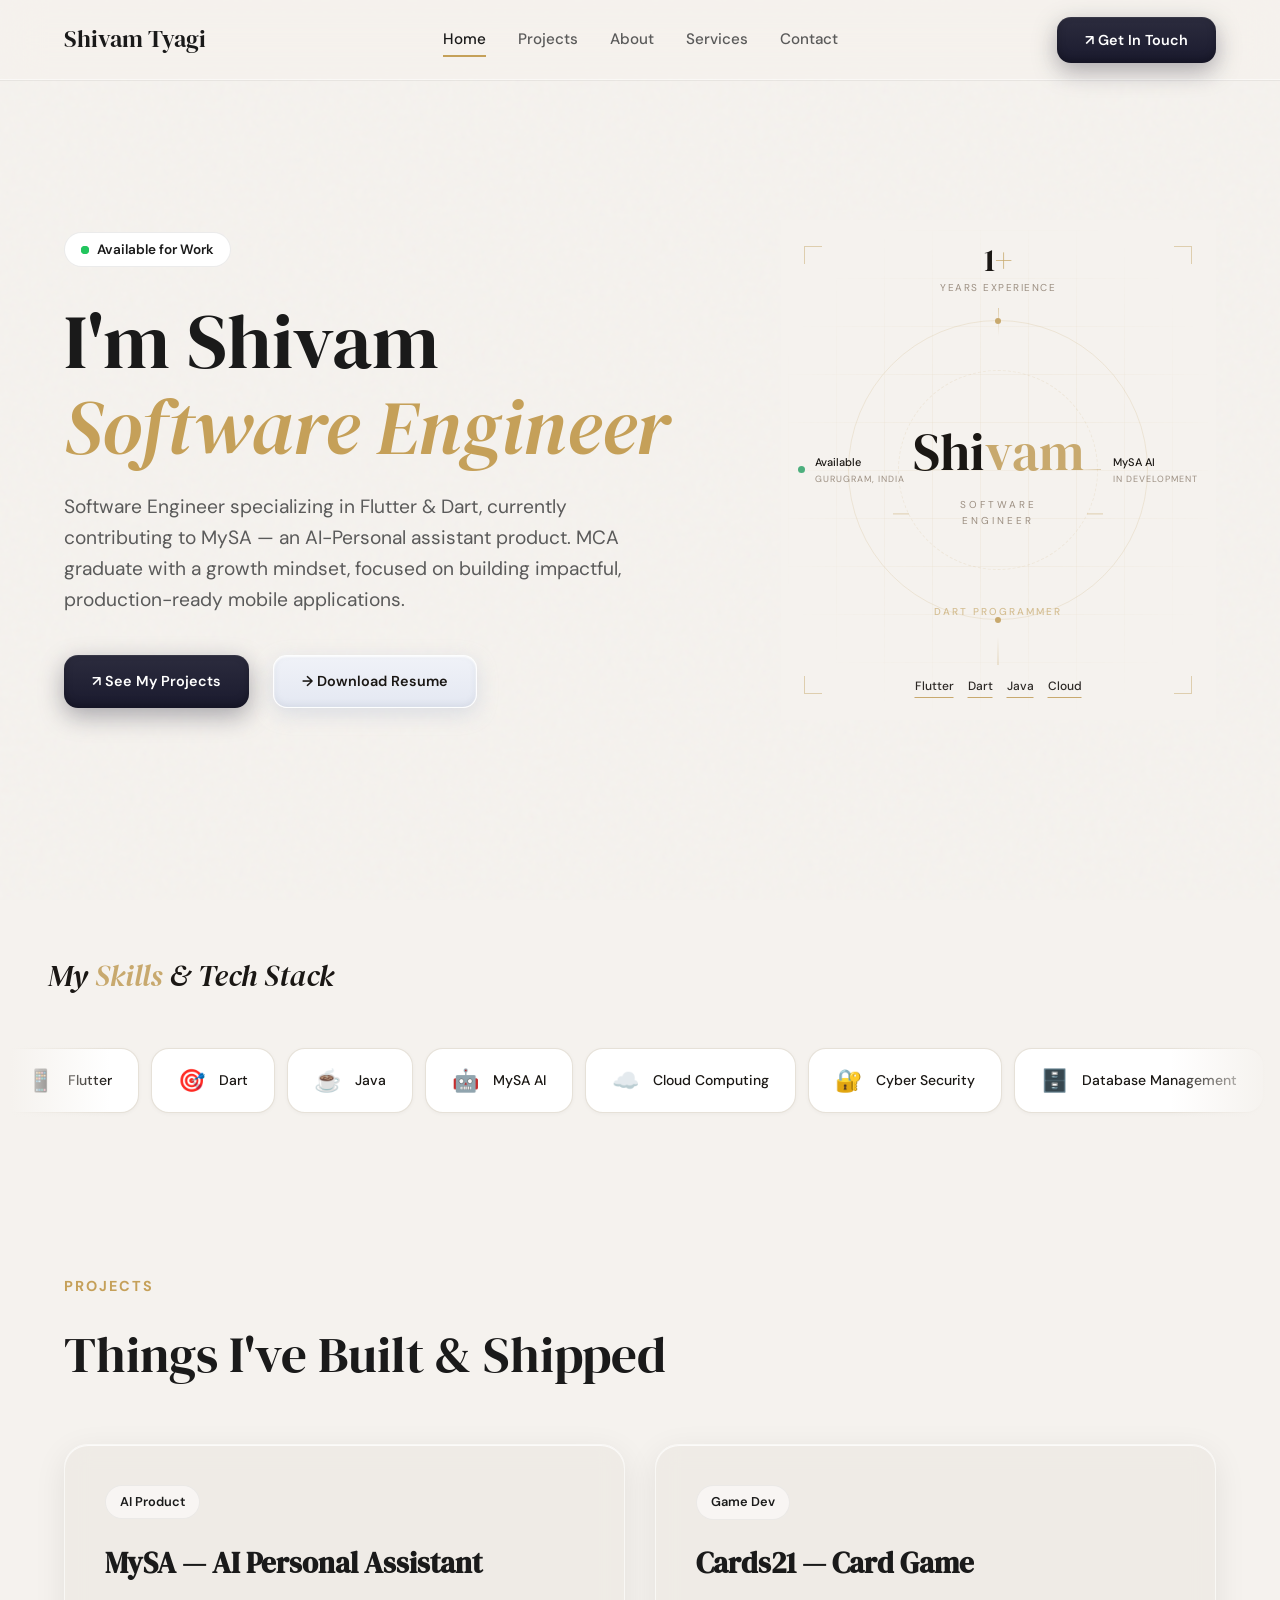
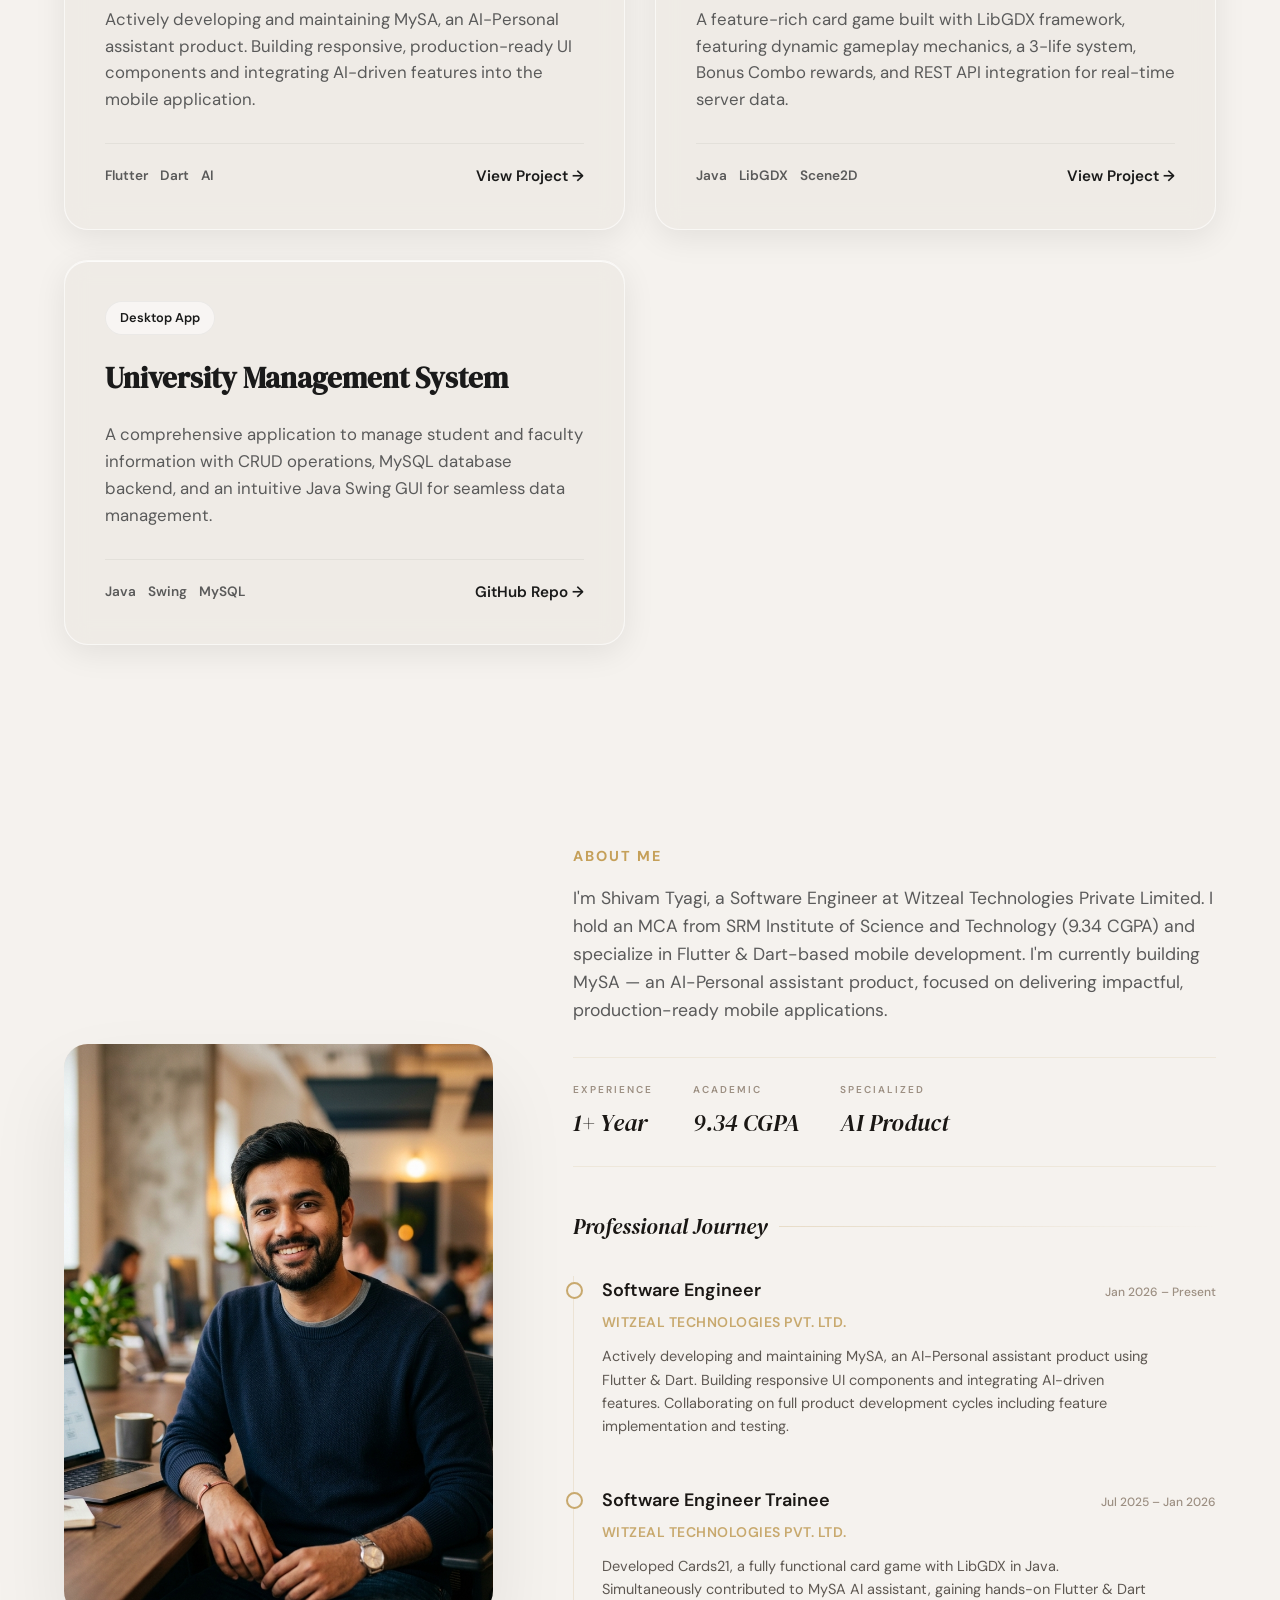
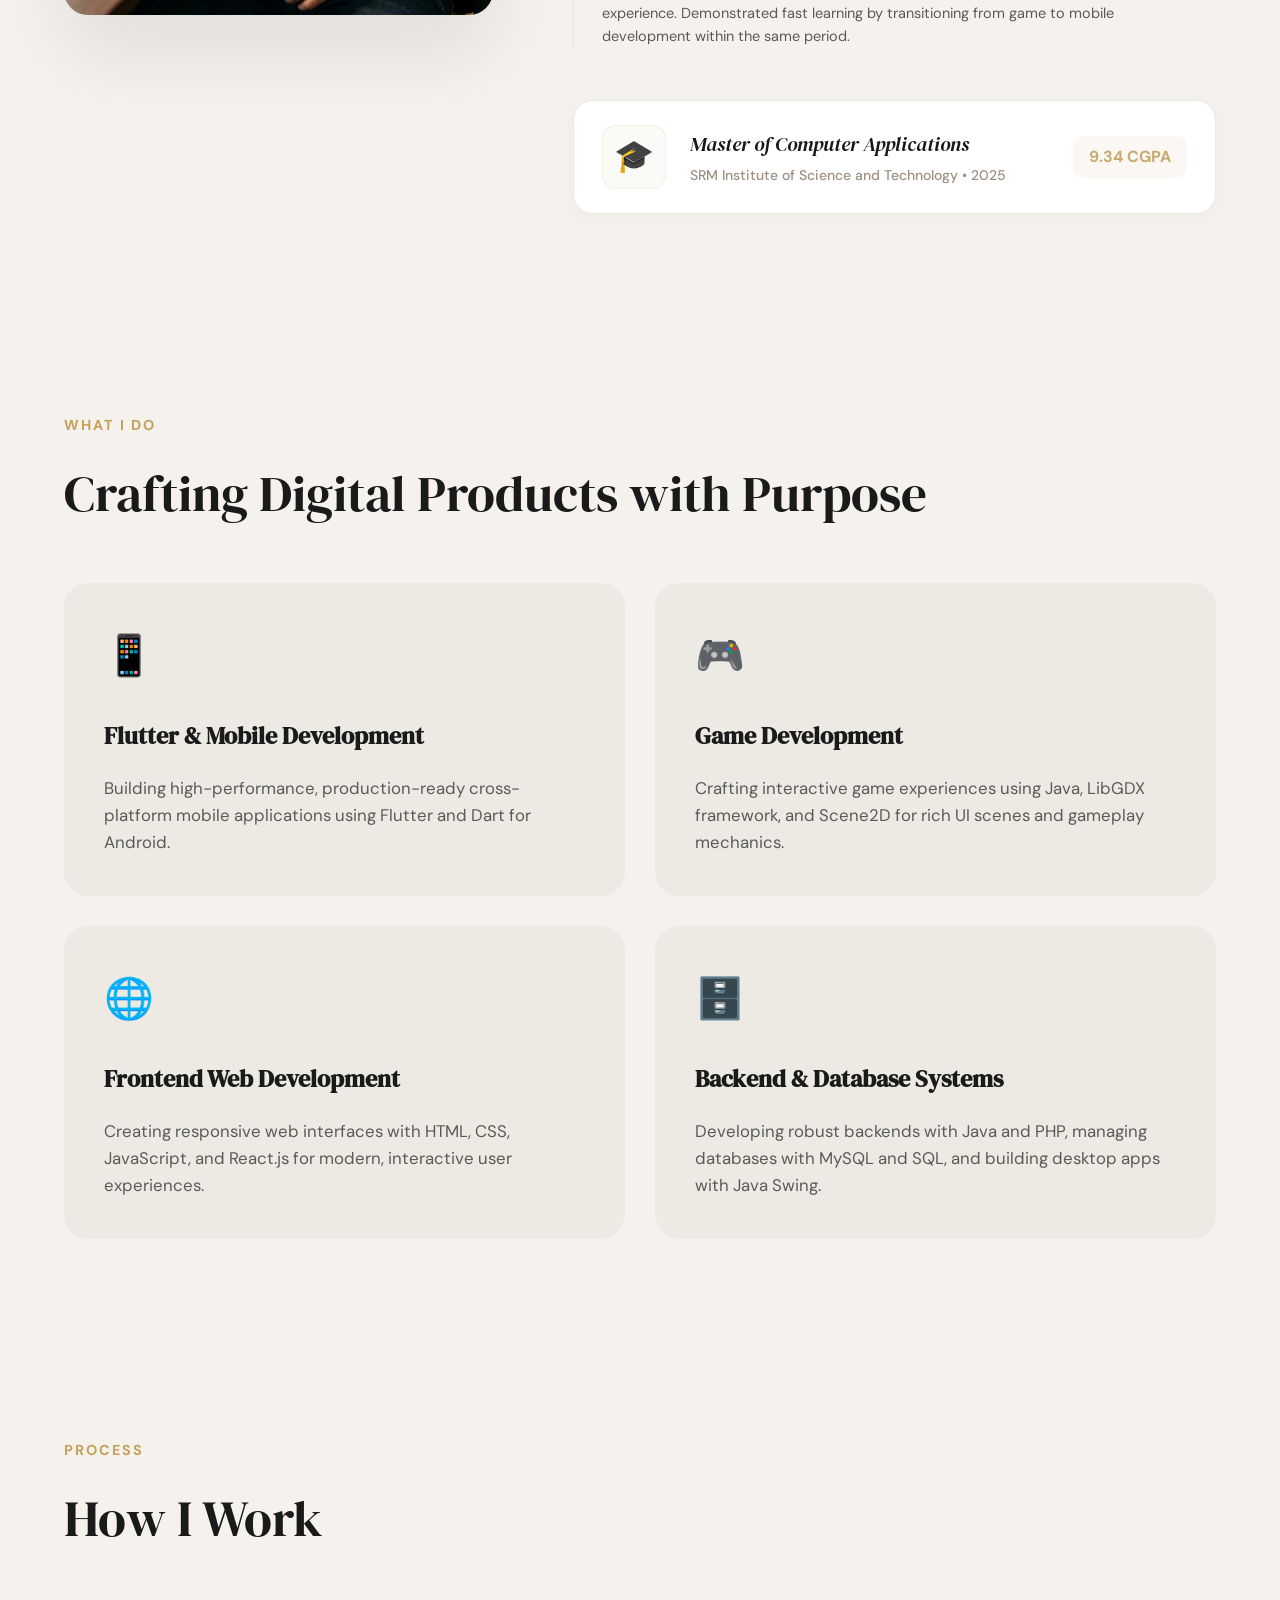
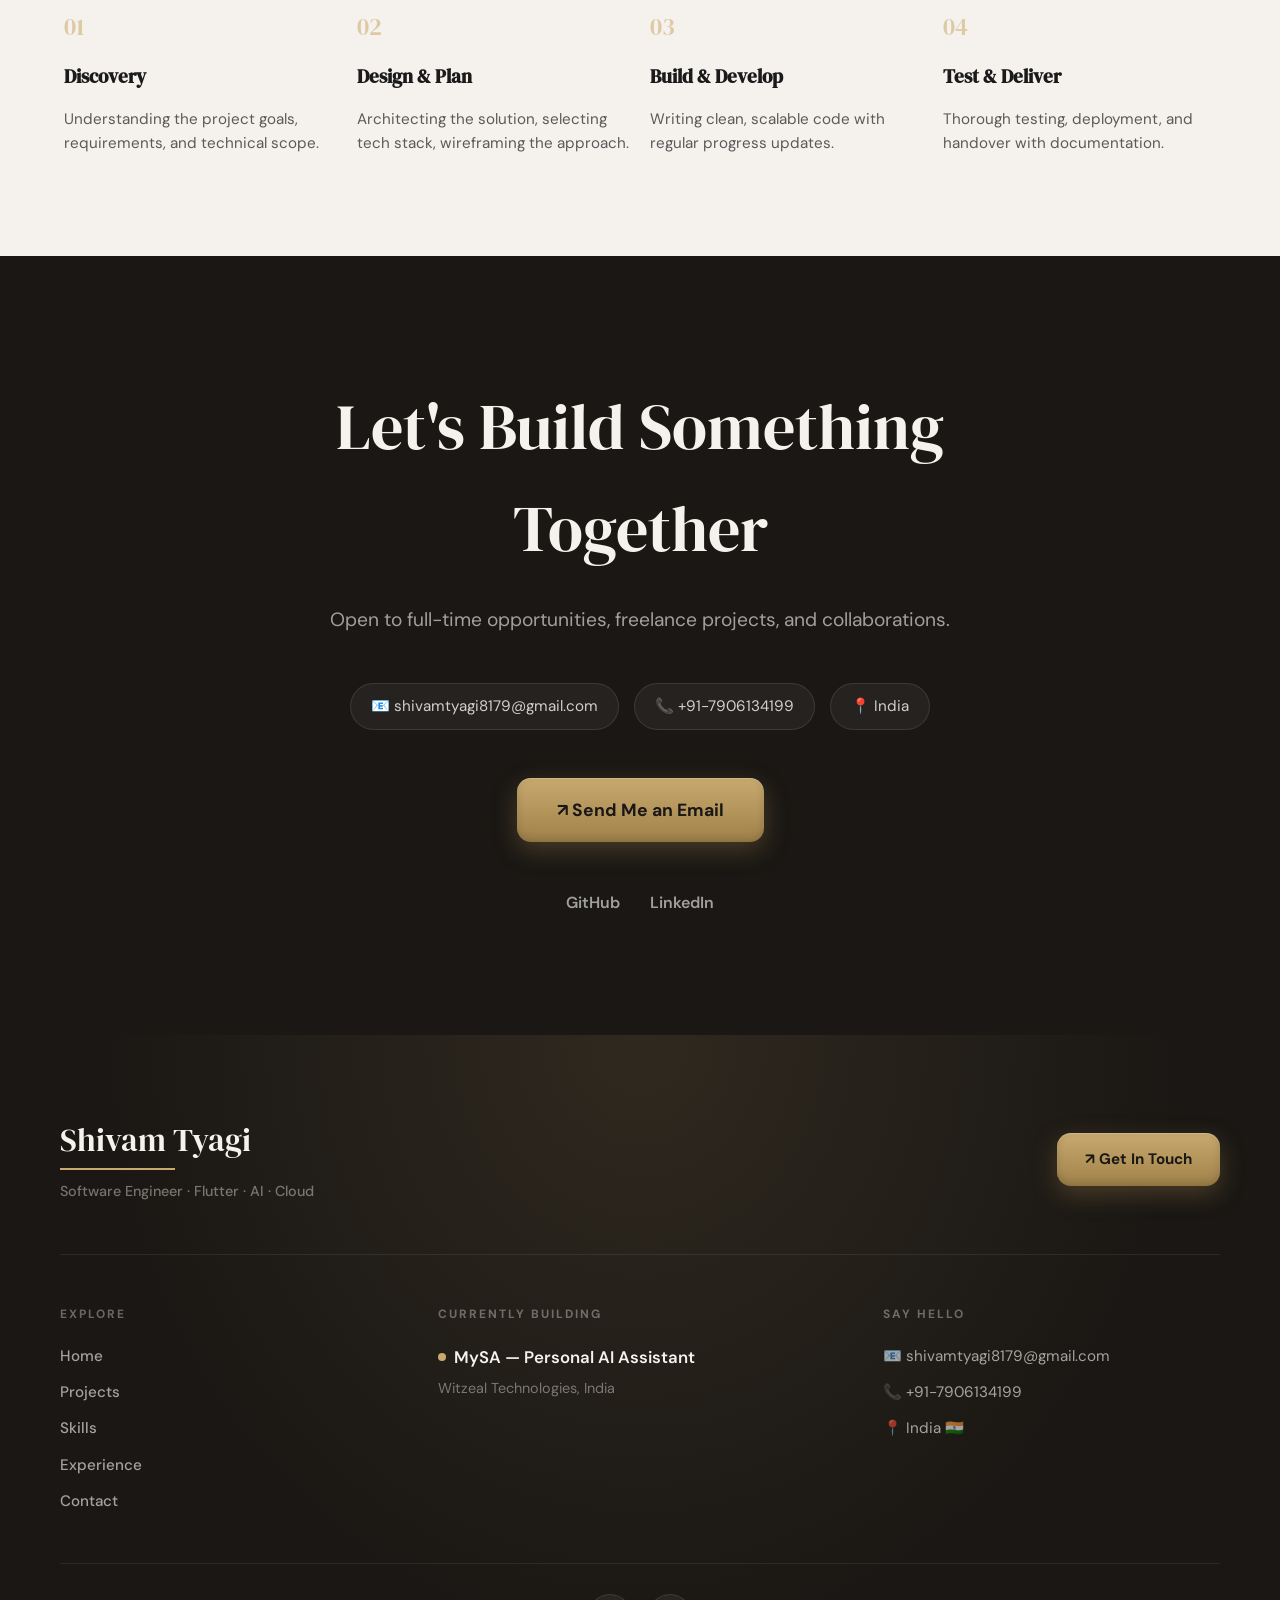
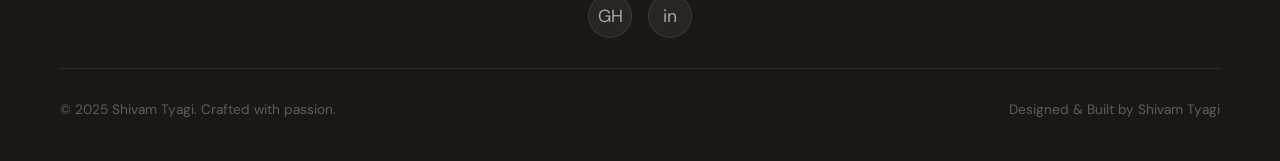
==== index.html @ a5be2bde "Initial commit: Premium Portfolio UI Refinement" ====
<!DOCTYPE html>
<html lang="en">
<head>
    <meta charset="UTF-8">
    <meta name="viewport" content="width=device-width, initial-scale=1.0">
    <title>Shivam Tyagi — Software Engineer</title>
    <meta name="description" content="Software Engineer specializing in Flutter & Dart, currently contributing to MySA — an AI-Personal assistant product.">
    
    <!-- Open Graph / Social -->
    <meta property="og:type" content="website">
    <meta property="og:title" content="Shivam Tyagi — Software Engineer">
    <meta property="og:description" content="Software Engineer specializing in Flutter & Dart, building impactful, production-ready mobile applications.">
    <meta property="og:image" content="assets/images/profile.png">

    <!-- Google Fonts -->
    <link rel="preconnect" href="https://fonts.googleapis.com">
    <link rel="preconnect" href="https://fonts.gstatic.com" crossorigin>
    <link href="https://fonts.googleapis.com/css2?family=DM+Sans:ital,opsz,wght@0,9..40,100..1000;1,9..40,100..1000&family=DM+Serif+Display:ital@0;1&display=swap" rel="stylesheet">

    <!-- Stylesheet -->
    <link rel="stylesheet" href="assets/css/styles.css">
</head>
<body>

    <!-- ============================
         NAVBAR
         ============================ -->
    <nav id="navbar">
        <div class="nav-logo serif">Shivam Tyagi</div>
        
        <div class="nav-links" id="navLinks">
            <a href="#home" class="active">Home</a>
            <a href="#projects">Projects</a>
            <a href="#about">About</a>
            <a href="#skills">Services</a>
            <a href="#contact">Contact</a>
        </div>

        <div class="nav-actions">
            <button class="btn-pill btn-dark" onclick="location.href='#contact'">↗ Get In Touch</button>
        </div>
        
        <!-- Mobile Hamburger Toggle -->
        <button class="menu-toggle" id="menuToggle" aria-label="Toggle navigation menu">
            <span></span>
            <span></span>
            <span></span>
        </button>
    </nav>

    <main>
        <!-- ============================
             HERO SECTION
             ============================ -->
        <section id="home" class="hero visible">
            <div class="hero-content" id="heroContent">
                <div class="badge-available">
                    <span class="dot"></span>
                    Available for Work
                </div>
                <h1 class="hero-title">
                    I'm Shivam <br>
                    <span class="accent">Software Engineer</span>
                </h1>
                <p class="hero-subtext">
                    Software Engineer specializing in Flutter & Dart, currently contributing to MySA — an AI-Personal assistant product. MCA graduate with a growth mindset, focused on building impactful, production-ready mobile applications.
                </p>
                <div class="hero-actions">
                    <a href="#projects" class="btn-pill btn-dark">↗ See My Projects</a>
                    <a href="Shivam_Resume_2026.pdf" download="Shivam_Tyagi_Resume_2026.pdf" class="btn-pill btn-outline">→ Download Resume</a>
                </div>
            </div>

            <div class="hero-stage" id="heroVisual">
                <div class="sk-stage">
                    <!-- Background Grid -->
                    <div class="sk-grid"></div>

                    <!-- Corner Brackets -->
                    <div class="sk-bracket sk-top-left"></div>
                    <div class="sk-bracket sk-top-right"></div>
                    <div class="sk-bracket sk-bottom-left"></div>
                    <div class="sk-bracket sk-bottom-right"></div>

                    <!-- Rotating Rings -->
                    <div class="sk-ring sk-ring-1"></div>
                    <div class="sk-ring sk-ring-2"></div>

                    <!-- Center Text -->
                    <div class="sk-center">
                        <h2 class="serif">Shi<span class="sk-accent">vam</span></h2>
                        <p class="sk-role"><span class="sk-line"></span>SOFTWARE ENGINEER<span class="sk-line"></span></p>
                    </div>

                    <!-- Orbit Labels -->
                    <!-- TOP -->
                    <div class="sk-orbit sk-top float-up">
                        <div class="sk-val serif">1<span class="sk-plus">+</span></div>
                        <div class="sk-desc">YEARS EXPERIENCE</div>
                        <div class="sk-v-line"></div>
                    </div>

                    <!-- RIGHT -->
                    <div class="sk-orbit sk-right float-right">
                        <div class="sk-h-line"></div>
                        <div class="sk-text-wrap">
                            <div class="sk-val-sm">MySA AI</div>
                            <div class="sk-desc-sm">IN DEVELOPMENT</div>
                        </div>
                    </div>

                    <!-- BOTTOM -->
                    <div class="sk-orbit sk-bottom float-down">
                        <div class="sk-v-line-rev"></div>
                        <div class="sk-skills">
                            <span class="sk-skill-item">Flutter</span>
                            <span class="sk-skill-item">Dart</span>
                            <span class="sk-skill-item">Java</span>
                            <span class="sk-skill-item">Cloud</span>
                        </div>
                    </div>

                    <!-- LEFT -->
                    <div class="sk-orbit sk-left float-left">
                        <div class="sk-available">
                            <span class="sk-dot-green"></span>
                            <div class="sk-text-wrap">
                                <div class="sk-val-sm">Available</div>
                                <div class="sk-desc-sm">GURUGRAM, INDIA</div>
                            </div>
                        </div>
                        <div class="sk-h-line-rev"></div>
                    </div>

                    <!-- Cycling Skill Text -->
                    <div class="sk-cycle" id="heroCycleText">FLUTTER DEVELOPER</div>
                </div>
            </div>
        </section>

        <!-- ============================
             SKILLS MARQUEE SECTION
             ============================ -->
        <section class="skills-marquee-section">
            <h2 class="sk-heading">My <span class="accent-sk">Skills</span> & Tech Stack</h2>
            
            <div class="sk-container">
                <div class="sk-track">
                    <!-- Skills List -->
                    <div class="sk-card"><span class="sk-icon">📱</span><span class="sk-label">Flutter</span></div>
                    <div class="sk-card"><span class="sk-icon">🎯</span><span class="sk-label">Dart</span></div>
                    <div class="sk-card"><span class="sk-icon">☕</span><span class="sk-label">Java</span></div>
                    <div class="sk-card"><span class="sk-icon">🤖</span><span class="sk-label">MySA AI</span></div>
                    <div class="sk-card"><span class="sk-icon">☁️</span><span class="sk-label">Cloud Computing</span></div>
                    <div class="sk-card"><span class="sk-icon">🔐</span><span class="sk-label">Cyber Security</span></div>
                    <div class="sk-card"><span class="sk-icon">🗄️</span><span class="sk-label">Database Management</span></div>
                    <div class="sk-card"><span class="sk-icon">📲</span><span class="sk-label">Android Development</span></div>
                    <div class="sk-card"><span class="sk-icon">🏗️</span><span class="sk-label">Computer Architecture</span></div>
                    <div class="sk-card"><span class="sk-icon">🔬</span><span class="sk-label">AI & ML</span></div>
                    <div class="sk-card"><span class="sk-icon">🧩</span><span class="sk-label">Firebase</span></div>
                    <div class="sk-card"><span class="sk-icon">🔧</span><span class="sk-label">Git & GitHub</span></div>
                    
                    <!-- Duplicated for seamless loop -->
                    <div class="sk-card"><span class="sk-icon">📱</span><span class="sk-label">Flutter</span></div>
                    <div class="sk-card"><span class="sk-icon">🎯</span><span class="sk-label">Dart</span></div>
                    <div class="sk-card"><span class="sk-icon">☕</span><span class="sk-label">Java</span></div>
                    <div class="sk-card"><span class="sk-icon">🤖</span><span class="sk-label">MySA AI</span></div>
                    <div class="sk-card"><span class="sk-icon">☁️</span><span class="sk-label">Cloud Computing</span></div>
                    <div class="sk-card"><span class="sk-icon">🔐</span><span class="sk-label">Cyber Security</span></div>
                    <div class="sk-card"><span class="sk-icon">🗄️</span><span class="sk-label">Database Management</span></div>
                    <div class="sk-card"><span class="sk-icon">📲</span><span class="sk-label">Android Development</span></div>
                    <div class="sk-card"><span class="sk-icon">🏗️</span><span class="sk-label">Computer Architecture</span></div>
                    <div class="sk-card"><span class="sk-icon">🔬</span><span class="sk-label">AI & ML</span></div>
                    <div class="sk-card"><span class="sk-icon">🧩</span><span class="sk-label">Firebase</span></div>
                    <div class="sk-card"><span class="sk-icon">🔧</span><span class="sk-label">Git & GitHub</span></div>
                </div>
            </div>
        </section>

        <!-- ============================
             PROJECTS SECTION
             ============================ -->
        <section id="projects">
            <span class="section-tag">Projects</span>
            <h2 class="section-heading">Things I've Built & Shipped</h2>
            
            <div class="projects-grid">
                <!-- Project 1: MySA AI -->
                <div class="project-card">
                    <span class="project-label">AI Product</span>
                    <h3 class="project-name serif">MySA — AI Personal Assistant</h3>
                    <p class="project-description">Actively developing and maintaining MySA, an AI-Personal assistant product. Building responsive, production-ready UI components and integrating AI-driven features into the mobile application.</p>
                    <div class="project-footer">
                        <div class="project-tags">
                            <span class="tech-tag">Flutter</span>
                            <span class="tech-tag">Dart</span>
                            <span class="tech-tag">AI</span>
                        </div>
                        <a href="#" class="project-link">View Project →</a>
                    </div>
                </div>

                <!-- Project 2: Cards21 -->
                <div class="project-card">
                    <span class="project-label">Game Dev</span>
                    <h3 class="project-name serif">Cards21 — Card Game</h3>
                    <p class="project-description">A feature-rich card game built with LibGDX framework, featuring dynamic gameplay mechanics, a 3-life system, Bonus Combo rewards, and REST API integration for real-time server data.</p>
                    <div class="project-footer">
                        <div class="project-tags">
                            <span class="tech-tag">Java</span>
                            <span class="tech-tag">LibGDX</span>
                            <span class="tech-tag">Scene2D</span>
                        </div>
                        <a href="#" class="project-link">View Project →</a>
                    </div>
                </div>

                <!-- Project 3: University Management System -->
                <div class="project-card">
                    <span class="project-label">Desktop App</span>
                    <h3 class="project-name serif">University Management System</h3>
                    <p class="project-description">A comprehensive application to manage student and faculty information with CRUD operations, MySQL database backend, and an intuitive Java Swing GUI for seamless data management.</p>
                    <div class="project-footer">
                        <div class="project-tags">
                            <span class="tech-tag">Java</span>
                            <span class="tech-tag">Swing</span>
                            <span class="tech-tag">MySQL</span>
                        </div>
                        <a href="https://github.com/shivamtyagi0610" class="project-link" target="_blank">GitHub Repo →</a>
                    </div>
                </div>
            </div>
        </section>

        <!-- ============================
             ABOUT SECTION
             ============================ -->
        <section id="about">
            <div class="about-section">
                <div class="about-visual">
                    <div class="about-image-card">
                        <img src="assets/images/profile.png" alt="Shivam Tyagi">
                    </div>
                </div>
                <div class="about-content">
                    <span class="section-tag">About Me</span>
                    <p class="about-para">
                        I'm Shivam Tyagi, a Software Engineer at Witzeal Technologies Private Limited. I hold an MCA from SRM Institute of Science and Technology (9.34 CGPA) and specialize in Flutter & Dart-based mobile development. I'm currently building MySA — an AI-Personal assistant product, focused on delivering impactful, production-ready mobile applications.
                    </p>

                    <!-- Quick Highlights Row -->
                    <div class="about-highlights">
                        <div class="h-item">
                            <span class="h-label">EXPERIENCE</span>
                            <span class="h-val serif">1+ Year</span>
                        </div>
                        <div class="h-item">
                            <span class="h-label">ACADEMIC</span>
                            <span class="h-val serif">9.34 CGPA</span>
                        </div>
                        <div class="h-item">
                            <span class="h-label">SPECIALIZED</span>
                            <span class="h-val serif">AI Product</span>
                        </div>
                    </div>

                    <!-- Professional Journey -->
                    <div class="journey-container">
                        <h3 class="journey-title serif">Professional Journey</h3>
                        
                        <div class="experience-timeline">
                            <div class="timeline-item">
                                <div class="exp-header">
                                    <h4 class="exp-role">Software Engineer</h4>
                                    <span class="exp-year">Jan 2026 – Present</span>
                                </div>
                                <div class="exp-company">Witzeal Technologies Pvt. Ltd.</div>
                                <p class="exp-desc">Actively developing and maintaining MySA, an AI-Personal assistant product using Flutter & Dart. Building responsive UI components and integrating AI-driven features. Collaborating on full product development cycles including feature implementation and testing.</p>
                            </div>

                            <div class="timeline-item">
                                <div class="exp-header">
                                    <h4 class="exp-role">Software Engineer Trainee</h4>
                                    <span class="exp-year">Jul 2025 – Jan 2026</span>
                                </div>
                                <div class="exp-company">Witzeal Technologies Pvt. Ltd.</div>
                                <p class="exp-desc">Developed Cards21, a fully functional card game with LibGDX in Java. Simultaneously contributed to MySA AI assistant, gaining hands-on Flutter & Dart experience. Demonstrated fast learning by transitioning from game to mobile development within the same period.</p>
                            </div>
                        </div>

                        <!-- Education Upgrade -->
                        <div class="education-highlight">
                            <div class="edu-icon">🎓</div>
                            <div class="edu-details">
                                <h4 class="edu-degree serif">Master of Computer Applications</h4>
                                <p class="edu-school">SRM Institute of Science and Technology • 2025</p>
                            </div>
                            <div class="edu-grade">9.34 CGPA</div>
                        </div>
                    </div>
                </div>
            </div>
        </section>

        <!-- ============================
             SERVICES SECTION
             ============================ -->
        <section id="skills">
            <span class="section-tag">What I Do</span>
            <h2 class="section-heading">Crafting Digital Products with Purpose</h2>
            
            <div class="services-grid">
                <div class="service-card">
                    <span class="service-icon">📱</span>
                    <h3 class="service-title">Flutter & Mobile Development</h3>
                    <p class="service-desc">Building high-performance, production-ready cross-platform mobile applications using Flutter and Dart for Android.</p>
                </div>
                <div class="service-card">
                    <span class="service-icon">🎮</span>
                    <h3 class="service-title">Game Development</h3>
                    <p class="service-desc">Crafting interactive game experiences using Java, LibGDX framework, and Scene2D for rich UI scenes and gameplay mechanics.</p>
                </div>
                <div class="service-card">
                    <span class="service-icon">🌐</span>
                    <h3 class="service-title">Frontend Web Development</h3>
                    <p class="service-desc">Creating responsive web interfaces with HTML, CSS, JavaScript, and React.js for modern, interactive user experiences.</p>
                </div>
                <div class="service-card">
                    <span class="service-icon">🗄️</span>
                    <h3 class="service-title">Backend & Database Systems</h3>
                    <p class="service-desc">Developing robust backends with Java and PHP, managing databases with MySQL and SQL, and building desktop apps with Java Swing.</p>
                </div>
            </div>
        </section>

        <!-- ============================
             PROCESS SECTION
             ============================ -->
        <section id="process">
            <span class="section-tag">Process</span>
            <h2 class="section-heading">How I Work</h2>
            
            <div class="process-grid">
                <div class="process-step">
                    <span class="step-number">01</span>
                    <h3 class="step-title">Discovery</h3>
                    <p class="step-desc">Understanding the project goals, requirements, and technical scope.</p>
                </div>
                <div class="process-step">
                    <span class="step-number">02</span>
                    <h3 class="step-title">Design & Plan</h3>
                    <p class="step-desc">Architecting the solution, selecting tech stack, wireframing the approach.</p>
                </div>
                <div class="process-step">
                    <span class="step-number">03</span>
                    <h3 class="step-title">Build & Develop</h3>
                    <p class="step-desc">Writing clean, scalable code with regular progress updates.</p>
                </div>
                <div class="process-step">
                    <span class="step-number">04</span>
                    <h3 class="step-title">Test & Deliver</h3>
                    <p class="step-desc">Thorough testing, deployment, and handover with documentation.</p>
                </div>
            </div>
        </section>

        <!-- ============================
             CONTACT SECTION
             ============================ -->
        <section id="contact" class="contact-section">
            <div class="contact-container">
                <h2 class="contact-heading serif">Let's Build Something Together</h2>
                <p class="contact-subtext">Open to full-time opportunities, freelance projects, and collaborations.</p>
                
                <div class="contact-pills">
                    <div class="contact-pill">📧 shivamtyagi8179@gmail.com</div>
                    <div class="contact-pill">📞 +91-7906134199</div>
                    <div class="contact-pill">📍 India</div>
                </div>

                <a href="mailto:shivamtyagi8179@gmail.com" class="btn-gold">↗ Send Me an Email</a>

                <div class="social-row">
                    <a href="https://github.com/shivamtyagi0610" class="social-link" target="_blank">GitHub</a>
                    <a href="https://linkedin.com/in/shivam-tyagi-96973a2b9" class="social-link" target="_blank">LinkedIn</a>
                </div>
            </div>
        </section>
    </main>

    <!-- ============================
         FOOTER — Premium Dark
         ============================ -->
    <footer>
        <div class="footer-content">
            <!-- Top Row -->
            <div class="footer-header">
                <div class="footer-brand">
                    <h2 class="serif">Shivam Tyagi</h2>
                    <p class="footer-tagline">Software Engineer · Flutter · AI · Cloud</p>
                </div>
                <a href="#contact" class="footer-cta-btn">↗ Get In Touch</a>
            </div>

            <hr class="footer-divider">

            <!-- Middle 3 Columns -->
            <div class="footer-columns">
                <div>
                    <p class="footer-col-label">Explore</p>
                    <div class="footer-nav-links">
                        <a href="#home">Home</a>
                        <a href="#projects">Projects</a>
                        <a href="#skills">Skills</a>
                        <a href="#about">Experience</a>
                        <a href="#contact">Contact</a>
                    </div>
                </div>
                <div>
                    <p class="footer-col-label">Currently Building</p>
                    <p class="footer-project-name">
                        <span class="footer-pulse-dot"></span>
                        MySA — Personal AI Assistant
                    </p>
                    <p class="footer-company">Witzeal Technologies, India</p>
                </div>
                <div>
                    <p class="footer-col-label">Say Hello</p>
                    <div class="footer-contact-list">
                        <span>📧 shivamtyagi8179@gmail.com</span>
                        <span>📞 +91-7906134199</span>
                        <span>📍 India 🇮🇳</span>
                    </div>
                </div>
            </div>

            <hr class="footer-divider">

            <!-- Social Icons -->
            <div class="footer-socials">
                <a href="https://github.com/shivamtyagi0610" target="_blank" class="footer-social-btn" aria-label="GitHub">GH</a>
                <a href="https://linkedin.com/in/shivam-tyagi-96973a2b9" target="_blank" class="footer-social-btn" aria-label="LinkedIn">in</a>
            </div>

            <!-- Bottom Row -->
            <div class="footer-bottom">
                <span>© 2025 Shivam Tyagi. Crafted with passion.</span>
                <span>Designed & Built by Shivam Tyagi</span>
            </div>
        </div>
    </footer>

    <!-- Back to Top Button -->
    <a href="#home" class="back-to-top" id="backToTop" aria-label="Back to top">↑</a>

    <!-- JavaScript -->
    <script src="assets/js/main.js"></script>
</body>
</html>
---- assets/css/styles.css ----
:root {
    --bg-color: #f5f2ee;
    --text-color: #1a1a1a;
    --accent-color: #c5a059;
    --accent-soft: #e8ded1;
    --secondary-text: #5a5a5a;
    --white: #ffffff;
    --green: #22c55e;
    --nav-height: 80px;
    --nav-height-scrolled: 65px;
    --transition: all 0.4s cubic-bezier(0.16, 1, 0.3, 1);
    --border-radius: 24px;
}

* {
    margin: 0;
    padding: 0;
    box-sizing: border-box;
    -webkit-font-smoothing: antialiased;
}

html {
    scroll-behavior: smooth;
}

body {
    font-family: "DM Sans", sans-serif;
    background-color: var(--bg-color);
    color: var(--text-color);
    line-height: 1.6;
    overflow-x: hidden;
}

h1, h2, h3, .serif {
    font-family: "DM Serif Display", serif;
    font-weight: 400;
}

a {
    text-decoration: none;
    color: inherit;
    transition: var(--transition);
}

button {
    cursor: pointer;
    border: none;
    outline: none;
    font-family: "DM Sans", sans-serif;
    transition: var(--transition);
}

/* ============================================
   NAVBAR
   ============================================ */
nav {
    position: fixed;
    top: 0;
    left: 0;
    width: 100%;
    height: var(--nav-height);
    display: flex;
    align-items: center;
    justify-content: space-between;
    padding: 0 5%;
    z-index: 1000;
    background: rgba(245, 242, 238, 0.6);
    backdrop-filter: blur(20px) saturate(180%);
    -webkit-backdrop-filter: blur(20px) saturate(180%);
    border-bottom: 1px solid rgba(255,255,255,0.5);
    box-shadow: 0 1px 0 rgba(0,0,0,0.05);
    transition: var(--transition);
}

nav.scrolled {
    height: var(--nav-height-scrolled);
    background: rgba(245, 242, 238, 0.85);
    box-shadow: 0 4px 20px rgba(0,0,0,0.05);
}

.nav-logo {
    font-size: 1.5rem;
    font-weight: 400;
    z-index: 1001;
}

.nav-links {
    display: flex;
    gap: 2rem;
    position: absolute;
    left: 50%;
    transform: translateX(-50%);
}

.nav-links a {
    font-size: 0.95rem;
    font-weight: 500;
    color: var(--secondary-text);
    position: relative;
}

.nav-links a::after {
    content: '';
    position: absolute;
    bottom: -5px;
    left: 50%;
    width: 0;
    height: 2px;
    background: var(--accent-color);
    transition: var(--transition);
    transform: translateX(-50%);
}

.nav-links a.active {
    color: var(--text-color);
}

.nav-links a.active::after {
    width: 100%;
}

.nav-links a:hover {
    color: var(--text-color);
}

.nav-actions {
    display: flex;
    align-items: center;
    gap: 1.5rem;
    z-index: 1001;
}

.btn-pill {
    padding: 14px 28px;
    border-radius: 14px;
    font-weight: 600;
    font-size: 0.9rem;
    transition: all 0.25s ease;
    display: inline-flex;
    align-items: center;
    gap: 8px;
}

.btn-dark {
    background: linear-gradient(to bottom, #2c2c3e, #1a1a2e);
    color: var(--white);
    box-shadow:
        0 8px 24px rgba(26,26,46,0.35),
        inset 0 -3px 8px rgba(0,0,0,0.25),
        inset 0 1px 1px rgba(255,255,255,0.08);
}

.btn-dark:hover {
    transform: translateY(-3px);
    background: linear-gradient(to bottom, #3a3a50, #24243a);
    box-shadow:
        0 12px 32px rgba(26,26,46,0.45),
        inset 0 -3px 8px rgba(0,0,0,0.25),
        inset 0 1px 1px rgba(255,255,255,0.12);
}

.btn-outline {
    background: linear-gradient(to bottom, #f0f2f8, #e4e8f2);
    border: 1px solid rgba(255,255,255,0.9);
    color: #1a1714;
    box-shadow:
        0 6px 20px rgba(180,190,210,0.4),
        inset 0 1px 2px rgba(255,255,255,0.95),
        inset 0 -2px 6px rgba(150,160,180,0.2);
}

.btn-outline:hover {
    transform: translateY(-3px);
    box-shadow:
        0 10px 28px rgba(180,190,210,0.55),
        inset 0 1px 2px rgba(255,255,255,0.95),
        inset 0 -2px 6px rgba(150,160,180,0.25);
}

/* --- Mobile Hamburger Menu --- */
.menu-toggle {
    display: none;
    flex-direction: column;
    gap: 6px;
    background: transparent;
    z-index: 1001;
}

.menu-toggle span {
    width: 28px;
    height: 2px;
    background: var(--text-color);
    transition: var(--transition);
    transform-origin: center;
}

.menu-toggle.active span:nth-child(1) {
    transform: rotate(45deg) translate(5px, 5px);
}
.menu-toggle.active span:nth-child(2) {
    opacity: 0;
}
.menu-toggle.active span:nth-child(3) {
    transform: rotate(-45deg) translate(6px, -6px);
}

/* ============================================
   HERO SECTION
   ============================================ */
.hero {
    min-height: 100vh;
    padding: calc(var(--nav-height) + 40px) 5% 80px;
    display: grid;
    grid-template-columns: 1.2fr 0.8fr;
    align-items: center;
    gap: 4rem;
    max-width: 1400px;
    margin: 0 auto;
    position: relative;
}

/* Noise/Grain Texture Overlay */
.hero::before {
    content: '';
    position: absolute;
    top: 0;
    left: -5%;
    width: 110%;
    height: 100%;
    background: url("data:image/svg+xml,%3Csvg viewBox='0 0 200 200' xmlns='http://www.w3.org/2000/svg'%3E%3Cfilter id='n'%3E%3CfeTurbulence type='fractalNoise' baseFrequency='0.65' numOctaves='3' stitchTiles='stitch'/%3E%3C/filter%3E%3Crect width='100%25' height='100%25' filter='url(%23n)'/%3E%3C/svg%3E");
    opacity: 0.03;
    pointer-events: none;
    z-index: 0;
}

.hero-content {
    opacity: 0;
    transform: translateY(30px);
    z-index: 1;
}

.badge-available {
    display: inline-flex;
    align-items: center;
    gap: 8px;
    padding: 6px 16px;
    background: var(--white);
    border: 1px solid rgba(0,0,0,0.08);
    border-radius: 100px;
    font-size: 0.85rem;
    font-weight: 600;
    margin-bottom: 2rem;
}

.dot {
    width: 8px;
    height: 8px;
    background-color: var(--green);
    border-radius: 50%;
    position: relative;
}

.dot::after {
    content: '';
    position: absolute;
    width: 100%;
    height: 100%;
    background-color: var(--green);
    border-radius: 50%;
    animation: pulse 2s infinite;
}

@keyframes pulse {
    0% { transform: scale(1); opacity: 0.8; }
    100% { transform: scale(3); opacity: 0; }
}

.hero-title {
    font-size: clamp(3rem, 6vw, 5rem);
    line-height: 1.1;
    margin-bottom: 1.5rem;
}

.hero-title span.accent {
    color: var(--accent-color);
    font-style: italic;
}

.hero-subtext {
    font-size: 1.2rem;
    color: var(--secondary-text);
    max-width: 600px;
    margin-bottom: 2.5rem;
}

.hero-actions {
    display: flex;
    gap: 1.5rem;
}

/* --- Hero Stage (Editorial Animation) --- */
.hero-stage {
    position: relative;
    width: 100%;
    min-height: 500px;
    background-color: #f5f2ee;
    display: flex;
    align-items: center;
    justify-content: center;
    overflow: hidden;
}

.sk-stage {
    position: relative;
    width: 420px;
    height: 480px;
}

/* Background Grid */
.sk-grid {
    position: absolute;
    inset: 0;
    opacity: 0.35;
    z-index: 0;
}

.sk-grid::before {
    content: '';
    position: absolute;
    inset: 0;
    background-image: 
        linear-gradient(rgba(200,169,110,0.25) 1px, transparent 1px),
        linear-gradient(90deg, rgba(200,169,110,0.25) 1px, transparent 1px);
    background-size: 48px 48px;
    -webkit-mask-image: radial-gradient(ellipse at 50% 50%, black 30%, transparent 80%);
    mask-image: radial-gradient(ellipse at 50% 50%, black 30%, transparent 80%);
}

/* Corner Brackets */
.sk-bracket {
    position: absolute;
    width: 18px;
    height: 18px;
    z-index: 2;
}

.sk-top-left {
    top: 16px;
    left: 16px;
    border-top: 1.5px solid rgba(200,169,110,0.5);
    border-left: 1.5px solid rgba(200,169,110,0.5);
}

.sk-top-right {
    top: 16px;
    right: 16px;
    border-top: 1.5px solid rgba(200,169,110,0.5);
    border-right: 1.5px solid rgba(200,169,110,0.5);
}

.sk-bottom-left {
    bottom: 16px;
    left: 16px;
    border-bottom: 1.5px solid rgba(200,169,110,0.5);
    border-left: 1.5px solid rgba(200,169,110,0.5);
}

.sk-bottom-right {
    bottom: 16px;
    right: 16px;
    border-bottom: 1.5px solid rgba(200,169,110,0.5);
    border-right: 1.5px solid rgba(200,169,110,0.5);
}

/* Rotating Rings */
.sk-ring {
    position: absolute;
    top: 50%;
    left: 50%;
    transform: translate(-50%, -50%);
    border-radius: 50%;
    z-index: 1;
}

.sk-ring-1 {
    width: 300px;
    height: 300px;
    border: 1px solid rgba(200,169,110,0.2);
    animation: sk-spin 25s linear infinite;
}

.sk-ring-1::before,
.sk-ring-1::after {
    content: '';
    position: absolute;
    width: 6px;
    height: 6px;
    background-color: #c8a96e;
    border-radius: 50%;
    left: 50%;
    transform: translateX(-50%);
}

.sk-ring-1::before { top: -3.5px; }
.sk-ring-1::after { bottom: -3.5px; }

.sk-ring-2 {
    width: 200px;
    height: 200px;
    border: 1px dashed rgba(200,169,110,0.15);
    animation: sk-spin 15s linear infinite reverse;
}

@keyframes sk-spin {
    from { transform: translate(-50%, -50%) rotate(0deg); }
    to { transform: translate(-50%, -50%) rotate(360deg); }
}

/* Center Text */
.sk-center {
    position: absolute;
    top: 50%;
    left: 50%;
    transform: translate(-50%, -50%);
    text-align: center;
    z-index: 10;
}

.sk-center h2 {
    font-size: 52px;
    color: #1a1714;
    margin-bottom: 4px;
}

.sk-accent {
    color: #c8a96e;
}

.sk-role {
    font-size: 10px;
    letter-spacing: 3px;
    text-transform: uppercase;
    color: #9c8f82;
    display: flex;
    align-items: center;
    justify-content: center;
    gap: 12px;
}

.sk-line {
    width: 16px;
    height: 1px;
    background-color: rgba(200,169,110,0.5);
}

/* Orbit Labels */
.sk-orbit {
    position: absolute;
    display: flex;
    flex-direction: column;
    align-items: center;
    text-align: center;
    z-index: 5;
}

/* TOP */
.sk-top {
    top: 14px;
    left: 50%;
    transform: translateX(-50%);
}

.sk-val {
    font-size: 32px;
    color: #1a1714;
    line-height: 1;
}

.sk-plus {
    color: #c8a96e;
}

.sk-desc {
    font-size: 10px;
    letter-spacing: 1.5px;
    text-transform: uppercase;
    color: #9c8f82;
    margin-top: 4px;
}

.sk-v-line {
    width: 1px;
    height: 28px;
    background: linear-gradient(to bottom, rgba(200,169,110,0.5), transparent);
    margin-top: 12px;
}

/* RIGHT */
.sk-right {
    right: 10px;
    top: 50%;
    transform: translateY(-50%);
    flex-direction: row;
    gap: 12px;
}

.sk-h-line {
    width: 28px;
    height: 1px;
    background: linear-gradient(to right, transparent, rgba(200,169,110,0.5));
}

.sk-text-wrap {
    text-align: left;
}

.sk-val-sm {
    font-size: 11px;
    font-weight: 500;
    color: #1a1714;
}

.sk-desc-sm {
    font-size: 9px;
    letter-spacing: 1px;
    text-transform: uppercase;
    color: #9c8f82;
}

/* BOTTOM */
.sk-bottom {
    bottom: 14px;
    left: 50%;
    transform: translateX(-50%);
}

.sk-v-line-rev {
    width: 1px;
    height: 28px;
    background: linear-gradient(to top, rgba(200,169,110,0.5), transparent);
    margin-bottom: 12px;
}

.sk-skills {
    display: flex;
    gap: 14px;
}

.sk-skill-item {
    font-size: 12px;
    font-weight: 500;
    color: #2c2825;
    position: relative;
}

.sk-skill-item::after {
    content: '';
    position: absolute;
    bottom: -2px;
    left: 0;
    width: 100%;
    height: 1.5px;
    background-color: #c8a96e;
}

/* LEFT */
.sk-left {
    left: 10px;
    top: 50%;
    transform: translateY(-50%);
    flex-direction: row;
    gap: 12px;
}

.sk-available {
    display: flex;
    align-items: center;
    gap: 10px;
}

.sk-dot-green {
    width: 7px;
    height: 7px;
    background-color: #4caf7d;
    border-radius: 50%;
    animation: sk-blink 2s infinite;
}

.sk-h-line-rev {
    width: 28px;
    height: 1px;
    background: linear-gradient(to left, transparent, rgba(200,169,110,0.5));
}

/* Cycle Text */
.sk-cycle {
    position: absolute;
    bottom: 90px;
    left: 50%;
    transform: translateX(-50%);
    font-size: 10px;
    letter-spacing: 2px;
    text-transform: uppercase;
    color: rgba(200,169,110,0.7);
    font-weight: 500;
    transition: opacity 0.5s ease;
    z-index: 5;
}

/* Animations */
@keyframes sk-blink {
    0%, 100% { opacity: 1; }
    50% { opacity: 0.3; }
}

.float-up { animation: sk-float-up 5s ease-in-out infinite; }
.float-right { animation: sk-float-right 6s ease-in-out infinite 1s; }
.float-down { animation: sk-float-down 5.5s ease-in-out infinite 0.5s; }
.float-left { animation: sk-float-left 4.8s ease-in-out infinite 1.8s; }

@keyframes sk-float-up { 0%, 100% { transform: translate(-50%, 0); } 50% { transform: translate(-50%, -8px); } }
@keyframes sk-float-down { 0%, 100% { transform: translate(-50%, 0); } 50% { transform: translate(-50%, 8px); } }
@keyframes sk-float-right { 0%, 100% { transform: translate(0, -50%); } 50% { transform: translate(6px, -50%); } }
@keyframes sk-float-left { 0%, 100% { transform: translate(0, -50%); } 50% { transform: translate(-6px, -50%); } }

/* ============================================
   SKILLS MARQUEE SECTION
   ============================================ */
.skills-marquee-section {
    background-color: #f5f2ee;
    padding: 52px 0;
    overflow: hidden;
    position: relative;
    opacity: 1 !important; /* Ensure visibility */
    transform: none !important;
}

.sk-heading {
    padding: 0 48px;
    margin-bottom: 38px;
    font-family: "DM Serif Display", serif;
    font-size: 30px;
    font-style: italic;
    color: #1a1714;
    text-align: left;
}

.sk-heading .accent-sk {
    color: #c8a96e;
    font-style: italic;
}

.sk-container {
    position: relative;
    width: 100%;
    display: flex;
    align-items: center;
}

/* Fade Edges */
.sk-container::before,
.sk-container::after {
    content: '';
    position: absolute;
    top: 0;
    width: 110px;
    height: 100%;
    z-index: 3;
    pointer-events: none;
}

.sk-container::before {
    left: 0;
    background: linear-gradient(to right, #f5f2ee 10%, transparent);
}

.sk-container::after {
    right: 0;
    background: linear-gradient(to left, #f5f2ee 10%, transparent);
}

.sk-track {
    display: flex;
    gap: 12px;
    padding: 10px 0;
    animation: sk-scroll 32s linear infinite;
    width: max-content;
}

.sk-track:hover {
    animation-play-state: paused;
}

@keyframes sk-scroll {
    0% { transform: translateX(0); }
    100% { transform: translateX(calc(-50% - 6px)); }
}

.sk-card {
    display: flex;
    align-items: center;
    gap: 14px;
    padding: 14px 26px;
    background: #ffffff;
    border: 1px solid rgba(210,200,185,0.55);
    border-radius: 18px;
    box-shadow: 0 1px 4px rgba(0,0,0,0.04);
    transition: all 0.25s ease;
    white-space: nowrap;
    cursor: pointer;
}

.sk-icon {
    font-size: 22px;
}

.sk-label {
    font-size: 14px;
    font-weight: 500;
    color: #1a1714;
    font-family: "DM Sans", sans-serif;
}

.sk-card:hover {
    transform: translateY(-6px) scale(1.04);
    border-color: #c8a96e;
    box-shadow: 0 14px 36px rgba(200,169,110,0.2), 0 2px 8px rgba(0,0,0,0.05);
}

/* ============================================
   GLOBAL SECTION STYLES
   ============================================ */
section {
    padding: 100px 5%;
    max-width: 1400px;
    margin: 0 auto;
    opacity: 0;
    transform: translateY(40px);
    transition: opacity 0.8s ease, transform 0.8s ease;
}

section.visible {
    opacity: 1;
    transform: translateY(0);
}

.section-tag {
    font-size: 0.9rem;
    font-weight: 700;
    text-transform: uppercase;
    letter-spacing: 2px;
    color: var(--accent-color);
    margin-bottom: 1rem;
    display: block;
}

.section-heading {
    font-size: clamp(2.5rem, 4vw, 3.5rem);
    margin-bottom: 3rem;
}

/* ============================================
   PROJECTS SECTION
   ============================================ */
.projects-grid {
    display: grid;
    grid-template-columns: repeat(2, 1fr);
    gap: 30px;
}

.project-card {
    background: rgba(237, 233, 227, 0.7);
    backdrop-filter: blur(12px);
    -webkit-backdrop-filter: blur(12px);
    border: 1px solid rgba(255,255,255,0.6);
    border-radius: var(--border-radius);
    padding: 40px;
    display: flex;
    flex-direction: column;
    gap: 20px;
    transition: var(--transition);
    box-shadow: 0 8px 32px rgba(0,0,0,0.08), inset 0 1px 0 rgba(255,255,255,0.8);
}

.project-card:hover {
    transform: translateY(-12px);
    background: rgba(229, 224, 216, 0.8);
    box-shadow: 0 30px 60px rgba(0,0,0,0.1), inset 0 1px 0 rgba(255,255,255,0.9);
}

.project-label {
    align-self: flex-start;
    padding: 6px 14px;
    background: rgba(255, 255, 255, 0.5);
    border: 1px solid rgba(0,0,0,0.05);
    border-radius: 100px;
    font-size: 0.8rem;
    font-weight: 600;
}

.project-name {
    font-size: 1.8rem;
    font-weight: 700;
}

.project-description {
    color: var(--secondary-text);
    font-size: 1.05rem;
    margin-bottom: 10px;
    flex-grow: 1;
}

.project-footer {
    display: flex;
    justify-content: space-between;
    align-items: center;
    padding-top: 20px;
    border-top: 1px solid rgba(0,0,0,0.05);
}

.project-tags {
    display: flex;
    gap: 12px;
}

.tech-tag {
    font-size: 0.85rem;
    font-weight: 600;
    color: var(--secondary-text);
}

.project-link {
    font-weight: 600;
    font-size: 0.95rem;
    color: var(--text-color);
    display: flex;
    align-items: center;
    gap: 5px;
}

.project-link:hover {
    color: var(--accent-color);
}

/* ============================================
   ABOUT SECTION
   ============================================ */
.about-section {
    display: grid;
    grid-template-columns: 0.8fr 1.2fr;
    gap: 5rem;
    align-items: center;
}

.about-visual {
    position: relative;
}

.about-image-card {
    width: 100%;
    aspect-ratio: 3/4;
    background-color: var(--accent-soft);
    border-radius: var(--border-radius);
    overflow: hidden;
    box-shadow: 0 40px 80px rgba(0,0,0,0.08);
}

.about-image-card img {
    width: 100%;
    height: 100%;
    object-fit: cover;
}

.about-heading {
    font-size: clamp(2rem, 3.5vw, 3rem);
    margin-bottom: 1.5rem;
    line-height: 1.2;
}

.about-para {
    font-size: 1.1rem;
    color: var(--secondary-text);
    margin-bottom: 2rem;
    max-width: 700px;
}

.skills-cloud {
    display: flex;
    flex-wrap: wrap;
    gap: 12px;
    margin-bottom: 3rem;
}

/* ============================================
   ABOUT SECTION REDESIGN
   ============================================ */
.about-highlights {
    display: flex;
    gap: 40px;
    margin: 32px 0 42px;
    padding: 24px 0;
    border-top: 1px solid rgba(200, 169, 110, 0.15);
    border-bottom: 1px solid rgba(200, 169, 110, 0.15);
}

.h-item {
    display: flex;
    flex-direction: column;
    gap: 6px;
}

.h-label {
    font-size: 10px;
    letter-spacing: 2px;
    color: #9c8f82;
    text-transform: uppercase;
    font-weight: 600;
}

.h-val {
    font-size: 24px;
    color: #1a1714;
    font-style: italic;
}

.journey-container {
    margin-top: 20px;
}

.journey-title {
    font-size: 22px;
    color: #1a1714;
    margin-bottom: 32px;
    font-style: italic;
    display: flex;
    align-items: center;
    gap: 12px;
}

.journey-title::after {
    content: '';
    flex: 1;
    height: 1px;
    background: linear-gradient(to right, rgba(200, 169, 110, 0.3), transparent);
}

/* Redesigned Timeline */
.experience-timeline {
    position: relative;
    padding-left: 28px;
    border-left: 1.5px solid rgba(200, 169, 110, 0.2);
    display: flex;
    flex-direction: column;
    gap: 48px;
    margin-bottom: 52px;
}

.timeline-item {
    position: relative;
}

.timeline-item::before {
    content: '';
    position: absolute;
    left: -35.5px;
    top: 6px;
    width: 13px;
    height: 13px;
    background: #f5f2ee;
    border: 2px solid #c8a96e;
    border-radius: 50%;
    z-index: 2;
}

.exp-header {
    display: flex;
    justify-content: space-between;
    align-items: baseline;
    margin-bottom: 6px;
}

.exp-role {
    font-size: 18px;
    font-weight: 600;
    color: #1a1714;
}

.exp-year {
    font-size: 12px;
    color: #9c8f82;
    font-weight: 500;
}

.exp-company {
    font-family: "DM Sans", sans-serif;
    color: #c8a96e;
    font-size: 14px;
    font-weight: 600;
    margin-bottom: 12px;
    text-transform: uppercase;
    letter-spacing: 0.5px;
}

.exp-desc {
    color: #5e5852;
    font-size: 14.5px;
    line-height: 1.6;
    max-width: 90%;
}

/* Education Highlight Card */
.education-highlight {
    background: #ffffff;
    border: 1px solid rgba(210, 200, 185, 0.4);
    border-radius: 20px;
    padding: 24px 28px;
    display: flex;
    align-items: center;
    gap: 24px;
    box-shadow: 0 4px 20px rgba(0, 0, 0, 0.03);
    transition: all 0.3s ease;
}

.education-highlight:hover {
    transform: translateY(-4px);
    border-color: #c8a96e;
    box-shadow: 0 12px 30px rgba(200, 169, 110, 0.12);
}

.edu-icon {
    font-size: 32px;
    background: #fcfaf7;
    width: 64px;
    height: 64px;
    display: flex;
    align-items: center;
    justify-content: center;
    border-radius: 14px;
    border: 1px solid rgba(200, 169, 110, 0.15);
}

.edu-details {
    flex: 1;
}

.edu-degree {
    font-size: 20px;
    color: #1a1714;
    margin-bottom: 4px;
    font-style: italic;
}

.edu-school {
    font-size: 14px;
    color: #9c8f82;
    font-weight: 500;
}

.edu-grade {
    font-family: "DM Sans", sans-serif;
    font-weight: 700;
    color: #c8a96e;
    font-size: 16px;
    padding: 8px 16px;
    background: rgba(200, 169, 110, 0.08);
    border-radius: 10px;
}

/* ============================================
   SERVICES SECTION
   ============================================ */
.services-grid {
    display: grid;
    grid-template-columns: repeat(2, 1fr);
    gap: 30px;
}

.service-card {
    background-color: #ede9e3;
    border-radius: var(--border-radius);
    padding: 40px;
    transition: var(--transition);
    display: flex;
    flex-direction: column;
    gap: 20px;
}

.service-card:hover {
    transform: translateY(-10px);
    background-color: #e5e0d8;
    box-shadow: 0 20px 40px rgba(0,0,0,0.05);
}

.service-icon {
    font-size: 2.5rem;
    margin-bottom: 10px;
}

.service-title {
    font-size: 1.5rem;
    font-weight: 700;
}

.service-desc {
    color: var(--secondary-text);
    font-size: 1.05rem;
}

/* ============================================
   PROCESS SECTION
   ============================================ */
.process-grid {
    display: grid;
    grid-template-columns: repeat(4, 1fr);
    gap: 20px;
    margin-top: 40px;
}

.process-step {
    display: flex;
    flex-direction: column;
    gap: 15px;
}

.step-number {
    font-family: "DM Serif Display", serif;
    font-size: 1.5rem;
    color: var(--accent-color);
    opacity: 0.5;
}

.step-title {
    font-size: 1.2rem;
    font-weight: 700;
}

.step-desc {
    color: var(--secondary-text);
    font-size: 0.95rem;
}

/* ============================================
   CONTACT SECTION
   ============================================ */
.contact-section {
    background-color: #1a1714;
    padding: 120px 5%;
    color: var(--white);
    text-align: center;
    max-width: 100%;
}

.contact-container {
    max-width: 800px;
    margin: 0 auto;
}

.contact-heading {
    font-size: clamp(2.5rem, 5vw, 4rem);
    margin-bottom: 1.5rem;
    color: var(--bg-color);
}

.contact-subtext {
    font-size: 1.2rem;
    color: #a0a0a0;
    margin-bottom: 3rem;
}

.contact-pills {
    display: flex;
    justify-content: center;
    flex-wrap: wrap;
    gap: 15px;
    margin-bottom: 3rem;
}

.contact-pill {
    padding: 10px 20px;
    background: rgba(255, 255, 255, 0.05);
    border: 1px solid rgba(255, 255, 255, 0.1);
    border-radius: 100px;
    font-size: 0.95rem;
    color: #d0d0d0;
    display: flex;
    align-items: center;
    gap: 10px;
    transition: var(--transition);
}

.contact-pill:hover {
    background: rgba(255, 255, 255, 0.1);
    border-color: var(--accent-color);
}

.btn-gold {
    background: linear-gradient(to bottom, #c8a96e, #a0824a);
    color: #1a1714;
    font-size: 1.1rem;
    padding: 18px 40px;
    border-radius: 14px;
    font-weight: 700;
    display: inline-flex;
    align-items: center;
    gap: 8px;
    margin-bottom: 3rem;
    box-shadow:
        0 8px 24px rgba(160,130,74,0.35),
        inset 0 -3px 8px rgba(0,0,0,0.15),
        inset 0 1px 1px rgba(255,255,255,0.25);
    transition: all 0.25s ease;
}

.btn-gold:hover {
    transform: translateY(-3px);
    background: linear-gradient(to bottom, #d4b87a, #b08e56);
    box-shadow:
        0 12px 32px rgba(160,130,74,0.45),
        inset 0 -3px 8px rgba(0,0,0,0.15),
        inset 0 1px 1px rgba(255,255,255,0.3);
}

.social-row {
    display: flex;
    justify-content: center;
    gap: 30px;
    font-weight: 600;
    color: #a0a0a0;
}

.social-link:hover {
    color: var(--accent-color);
}

/* ============================================
   FOOTER — Premium Dark
   ============================================ */
footer {
    background-color: #1a1714;
    padding: 80px 60px 40px;
    color: var(--white);
    position: relative;
    overflow: hidden;
}

footer::before {
    content: '';
    position: absolute;
    top: 0;
    left: 50%;
    transform: translateX(-50%);
    width: 100%;
    height: 100%;
    background: radial-gradient(ellipse at 50% 0%, rgba(200,169,110,0.12) 0%, transparent 60%);
    pointer-events: none;
}

.footer-content {
    max-width: 1400px;
    margin: 0 auto;
    position: relative;
    z-index: 1;
}

.footer-header {
    display: flex;
    justify-content: space-between;
    align-items: center;
    margin-bottom: 50px;
}

.footer-brand {
    text-align: left;
}

.footer-brand h2 {
    font-size: 2rem;
    color: var(--bg-color);
    margin-bottom: 4px;
    position: relative;
    display: inline-block;
}

.footer-brand h2::after {
    content: '';
    position: absolute;
    bottom: -4px;
    left: 0;
    width: 60%;
    height: 2px;
    background: #c8a96e;
}

.footer-tagline {
    font-size: 0.9rem;
    color: rgba(255,255,255,0.4);
    font-weight: 500;
    margin-top: 10px;
}

.footer-cta-btn {
    background: linear-gradient(to bottom, #c8a96e, #a0824a);
    color: #1a1714;
    padding: 14px 28px;
    border-radius: 14px;
    font-weight: 700;
    font-size: 0.95rem;
    display: inline-flex;
    align-items: center;
    gap: 8px;
    box-shadow:
        0 8px 24px rgba(160,130,74,0.35),
        inset 0 -3px 8px rgba(0,0,0,0.15),
        inset 0 1px 1px rgba(255,255,255,0.25);
    transition: all 0.25s ease;
}

.footer-cta-btn:hover {
    transform: translateY(-3px);
    box-shadow:
        0 12px 32px rgba(160,130,74,0.45),
        inset 0 -3px 8px rgba(0,0,0,0.15),
        inset 0 1px 1px rgba(255,255,255,0.3);
}

.footer-divider {
    border: none;
    border-top: 1px solid rgba(255,255,255,0.08);
    margin: 0;
}

.footer-columns {
    display: grid;
    grid-template-columns: 1fr 1.2fr 1fr;
    gap: 40px;
    padding: 50px 0;
}

.footer-col-label {
    font-size: 0.75rem;
    font-weight: 700;
    text-transform: uppercase;
    letter-spacing: 2px;
    color: rgba(255,255,255,0.35);
    margin-bottom: 20px;
}

.footer-nav-links {
    display: flex;
    flex-direction: column;
    gap: 12px;
}

.footer-nav-links a {
    color: rgba(255,255,255,0.6);
    font-size: 0.95rem;
    font-weight: 500;
}

.footer-nav-links a:hover {
    color: #c8a96e;
}

.footer-project-name {
    font-size: 1.05rem;
    color: var(--bg-color);
    font-weight: 600;
    margin-bottom: 6px;
    display: flex;
    align-items: center;
    gap: 8px;
}

.footer-pulse-dot {
    width: 8px;
    height: 8px;
    background: #c8a96e;
    border-radius: 50%;
    animation: pulse 2s infinite;
}

.footer-company {
    font-size: 0.9rem;
    color: rgba(255,255,255,0.4);
}

.footer-contact-list {
    display: flex;
    flex-direction: column;
    gap: 12px;
    color: rgba(255,255,255,0.6);
    font-size: 0.95rem;
}

.footer-socials {
    display: flex;
    justify-content: center;
    gap: 16px;
    padding: 30px 0;
}

.footer-social-btn {
    width: 44px;
    height: 44px;
    border-radius: 50%;
    background: rgba(255,255,255,0.06);
    backdrop-filter: blur(8px);
    border: 1px solid rgba(255,255,255,0.1);
    display: flex;
    align-items: center;
    justify-content: center;
    color: rgba(255,255,255,0.6);
    font-size: 1.1rem;
    transition: all 0.25s ease;
}

.footer-social-btn:hover {
    border-color: #c8a96e;
    color: #c8a96e;
    box-shadow: 0 0 20px rgba(200,169,110,0.15);
}

.footer-bottom {
    display: flex;
    justify-content: space-between;
    align-items: center;
    padding-top: 30px;
    border-top: 1px solid rgba(255,255,255,0.08);
    font-size: 0.85rem;
    color: rgba(255,255,255,0.3);
}

/* ============================================
   BACK TO TOP BUTTON
   ============================================ */
.back-to-top {
    position: fixed;
    bottom: 30px;
    right: 30px;
    width: 50px;
    height: 50px;
    background: var(--text-color);
    color: var(--white);
    border-radius: 50%;
    display: flex;
    align-items: center;
    justify-content: center;
    font-size: 1.5rem;
    box-shadow: 0 10px 20px rgba(0,0,0,0.1);
    opacity: 0;
    visibility: hidden;
    transition: var(--transition);
    z-index: 999;
}

.back-to-top.visible {
    opacity: 1;
    visibility: visible;
}

.back-to-top:hover {
    background: var(--accent-color);
    transform: translateY(-5px);
}

/* ============================================
   ANIMATIONS
   ============================================ */
.fade-up {
    animation: fadeUp 1s cubic-bezier(0.16, 1, 0.3, 1) forwards;
}

@keyframes fadeUp {
    from { opacity: 0; transform: translateY(40px); }
    to { opacity: 1; transform: translateY(0); }
}

/* ============================================
   RESPONSIVE BREAKPOINTS
   ============================================ */

/* Tablet Landscape */
@media (max-width: 1024px) {
    .hero {
        grid-template-columns: 1fr;
        text-align: center;
        gap: 5rem;
        padding-top: 140px;
    }
    .hero-content {
        display: flex;
        flex-direction: column;
        align-items: center;
    }
    .about-section {
        grid-template-columns: 1fr;
        gap: 3rem;
    }
    .about-visual {
        max-width: 500px;
        margin: 0 auto;
    }
    .process-grid {
        grid-template-columns: repeat(2, 1fr);
        gap: 40px;
    }
    footer {
        padding: 60px 30px 30px;
    }
    .footer-header {
        flex-direction: column;
        text-align: center;
        gap: 25px;
    }
    .footer-brand h2::after {
        left: 50%;
        transform: translateX(-50%);
    }
    .footer-columns {
        grid-template-columns: 1fr;
        text-align: center;
        gap: 35px;
    }
    .footer-nav-links {
        align-items: center;
    }
    .footer-contact-list {
        align-items: center;
    }
    .footer-project-name {
        justify-content: center;
    }
    .footer-bottom {
        flex-direction: column;
        gap: 10px;
        text-align: center;
    }
}

/* Projects grid stacking */
@media (max-width: 900px) {
    .projects-grid {
        grid-template-columns: 1fr;
    }
}

/* Tablet / Mobile */
@media (max-width: 768px) {
    nav {
        height: 70px;
    }
    .nav-links {
        display: none;
        flex-direction: column;
        position: fixed;
        top: 70px;
        left: 0;
        width: 100%;
        background: var(--bg-color);
        padding: 40px;
        gap: 30px;
        transform: none;
        height: calc(100vh - 70px);
        z-index: 1000;
        border-bottom: 1px solid rgba(0,0,0,0.05);
        align-items: center;
    }
    .nav-links a {
        font-size: 1.2rem;
    }
    .nav-links.mobile-active {
        display: flex;
    }
    .menu-toggle {
        display: flex;
    }
    .nav-actions {
        display: none;
    }
    .services-grid {
        grid-template-columns: 1fr;
    }
    .hero-visual {
        max-width: 500px;
        margin: 0 auto;
    }
    .stat-card {
        left: 10px;
    }
    .tech-card {
        right: 10px;
    }
}

/* Mobile */
@media (max-width: 640px) {
    .hero-title { font-size: 2.8rem; }
    .hero-actions {
        flex-direction: column;
        width: 100%;
    }
    .hero-actions button,
    .hero-actions a {
        width: 100%;
        text-align: center;
    }
    .process-grid { grid-template-columns: 1fr; }
    .exp-header { flex-direction: column; align-items: flex-start; }
    .education-card { flex-direction: column; align-items: flex-start; }
    .back-to-top { bottom: 20px; right: 20px; }
    .stat-card, .tech-card { padding: 12px; }
}
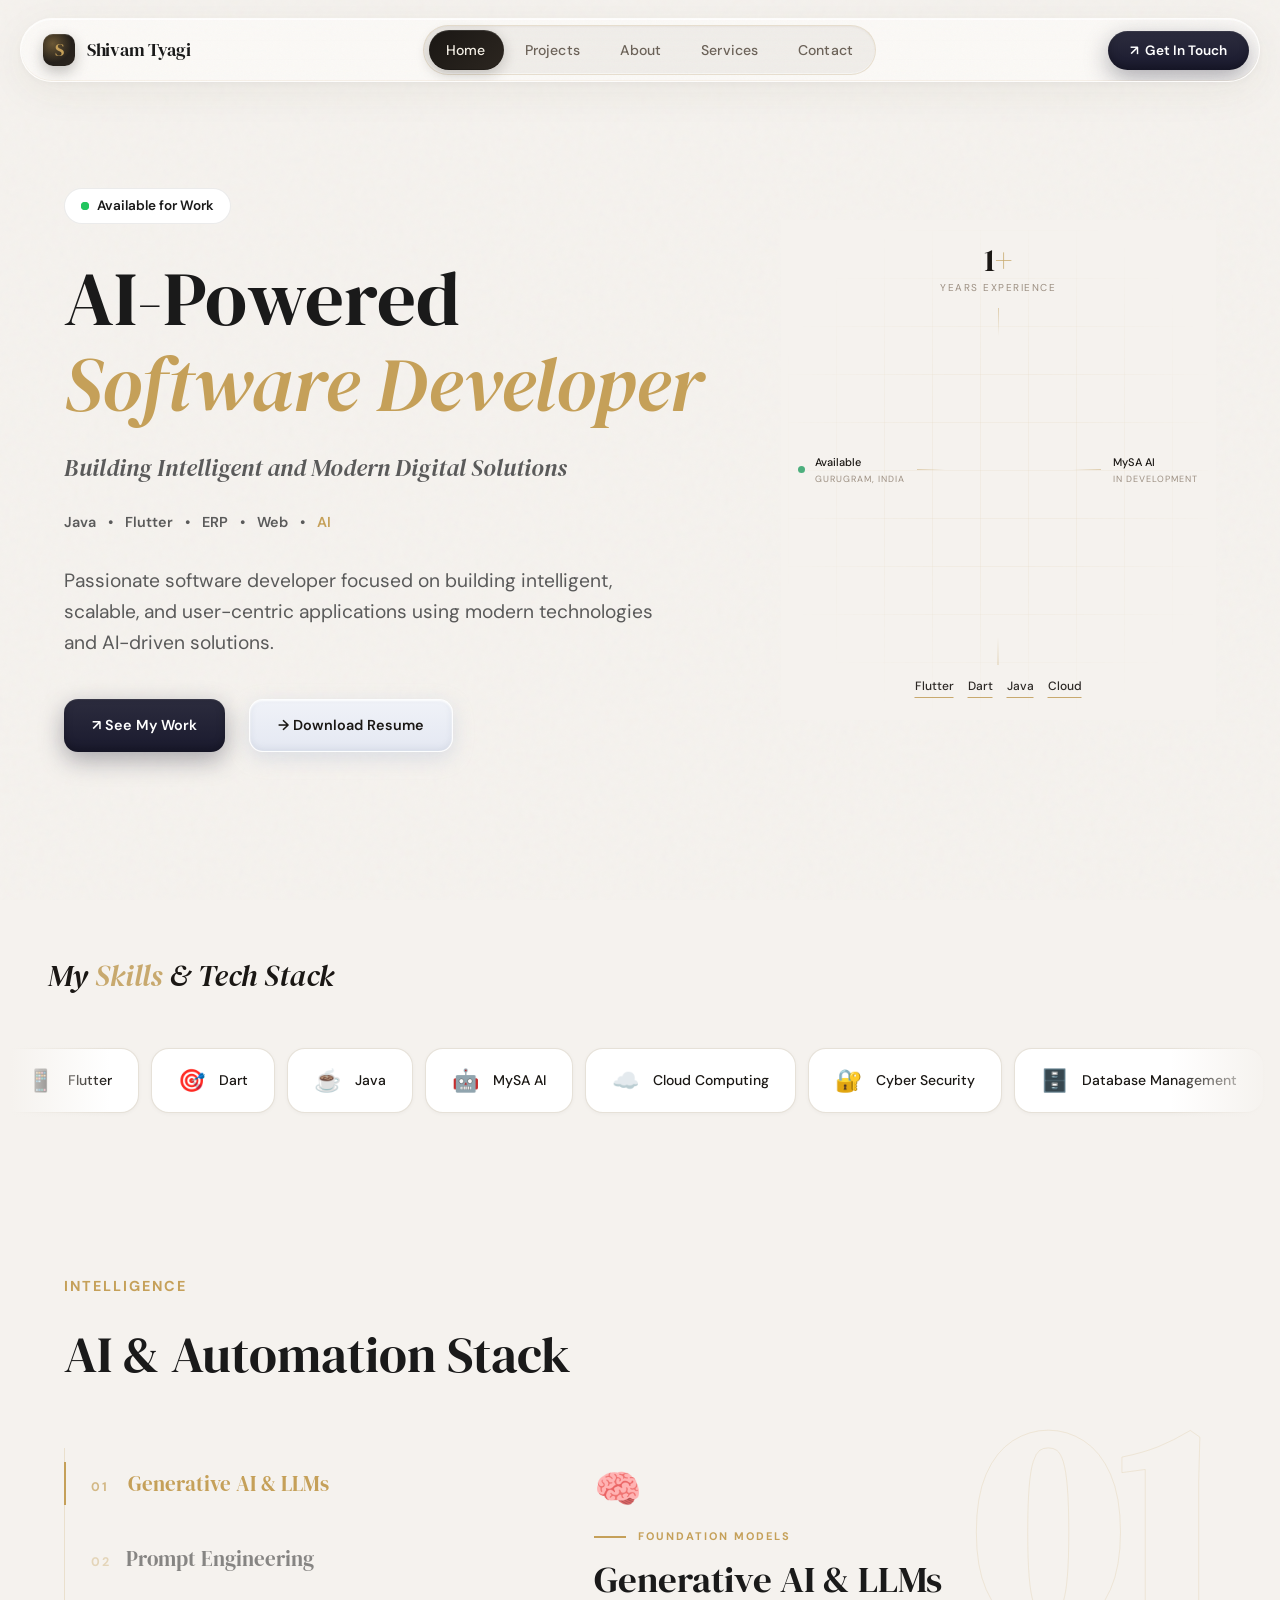
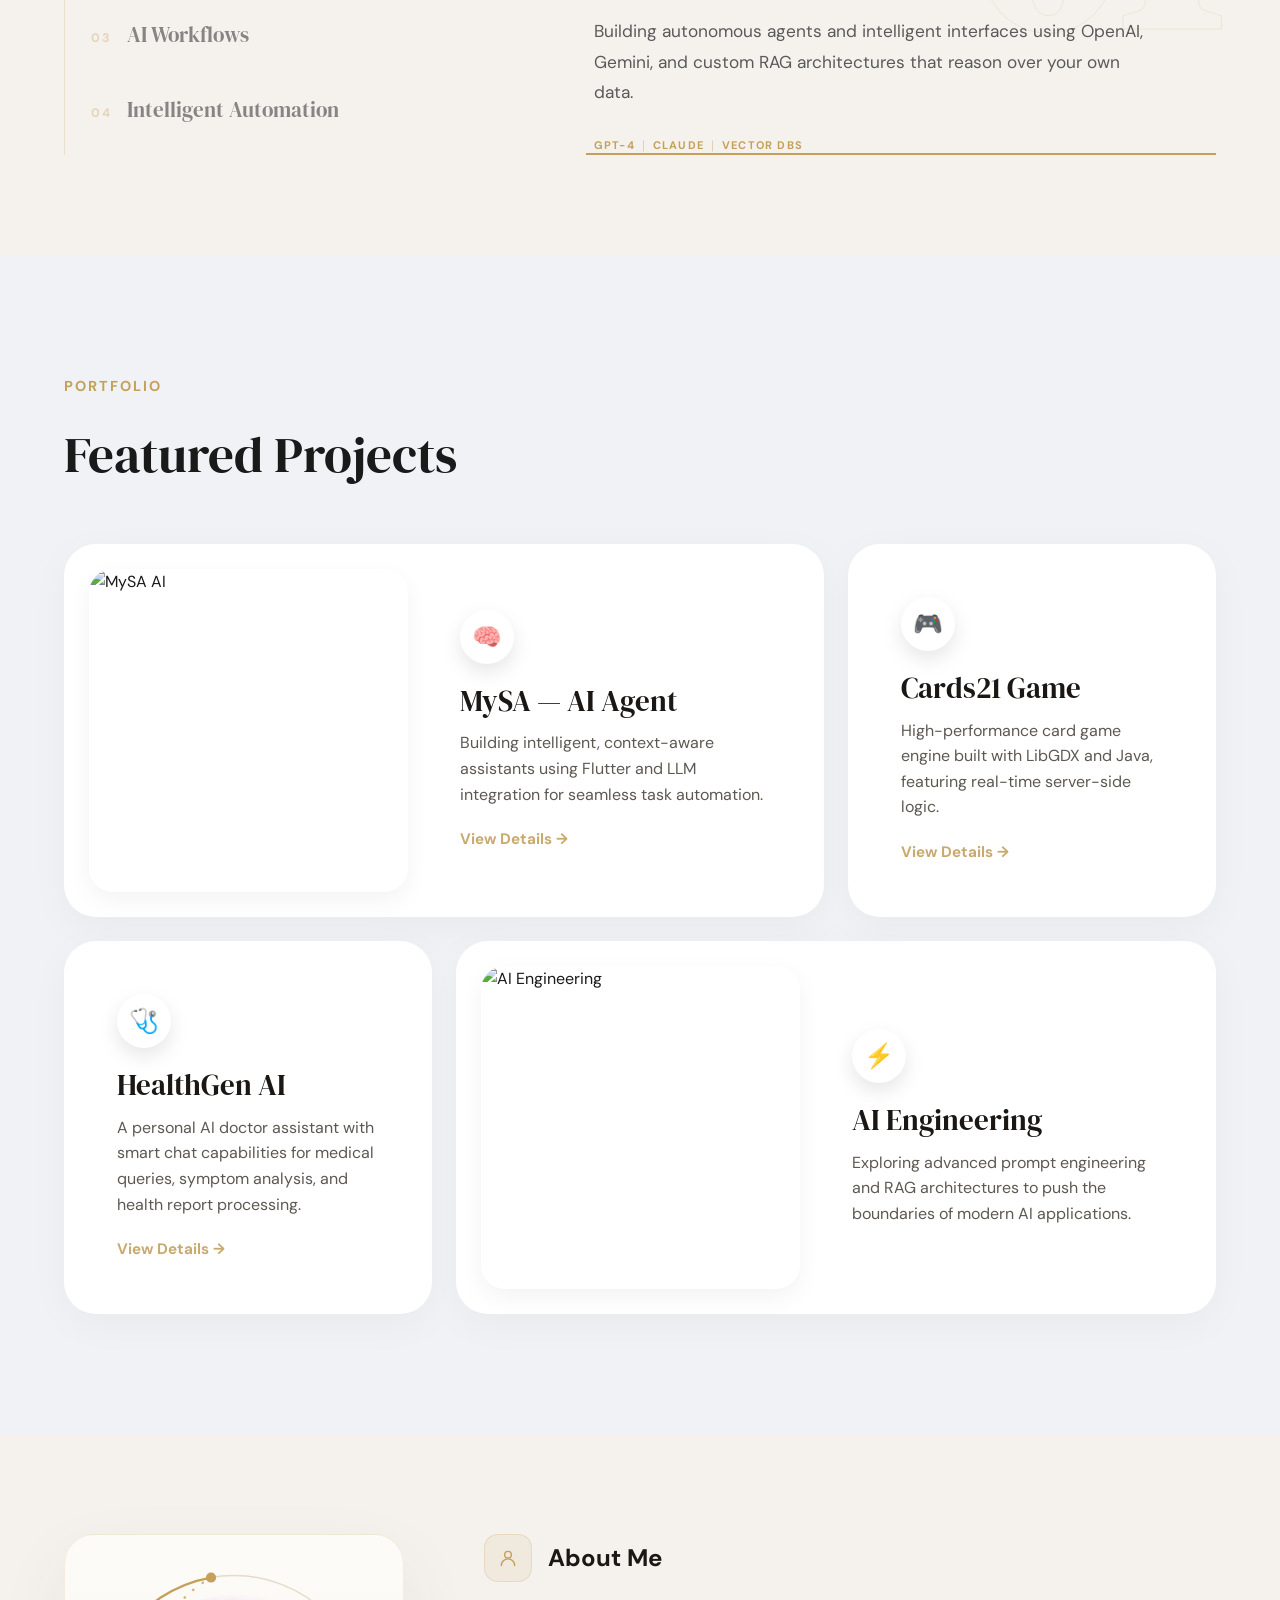
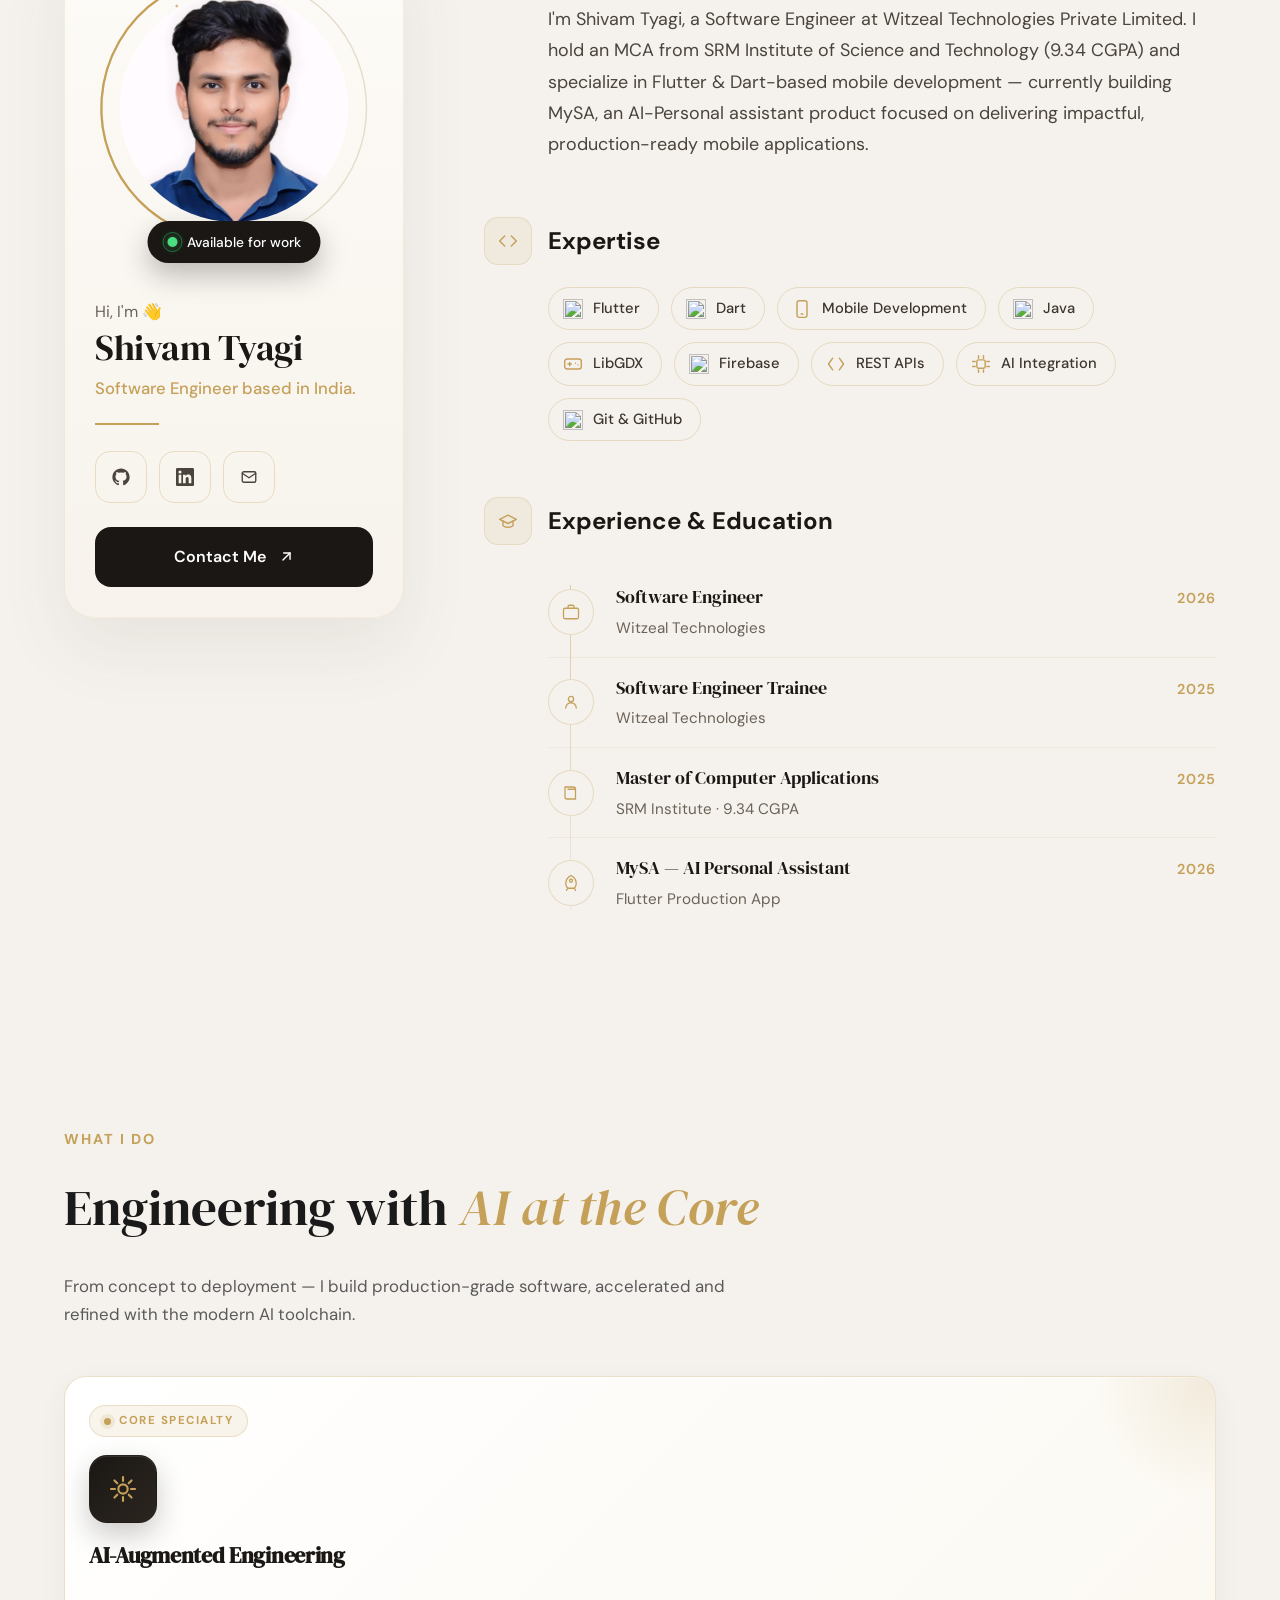
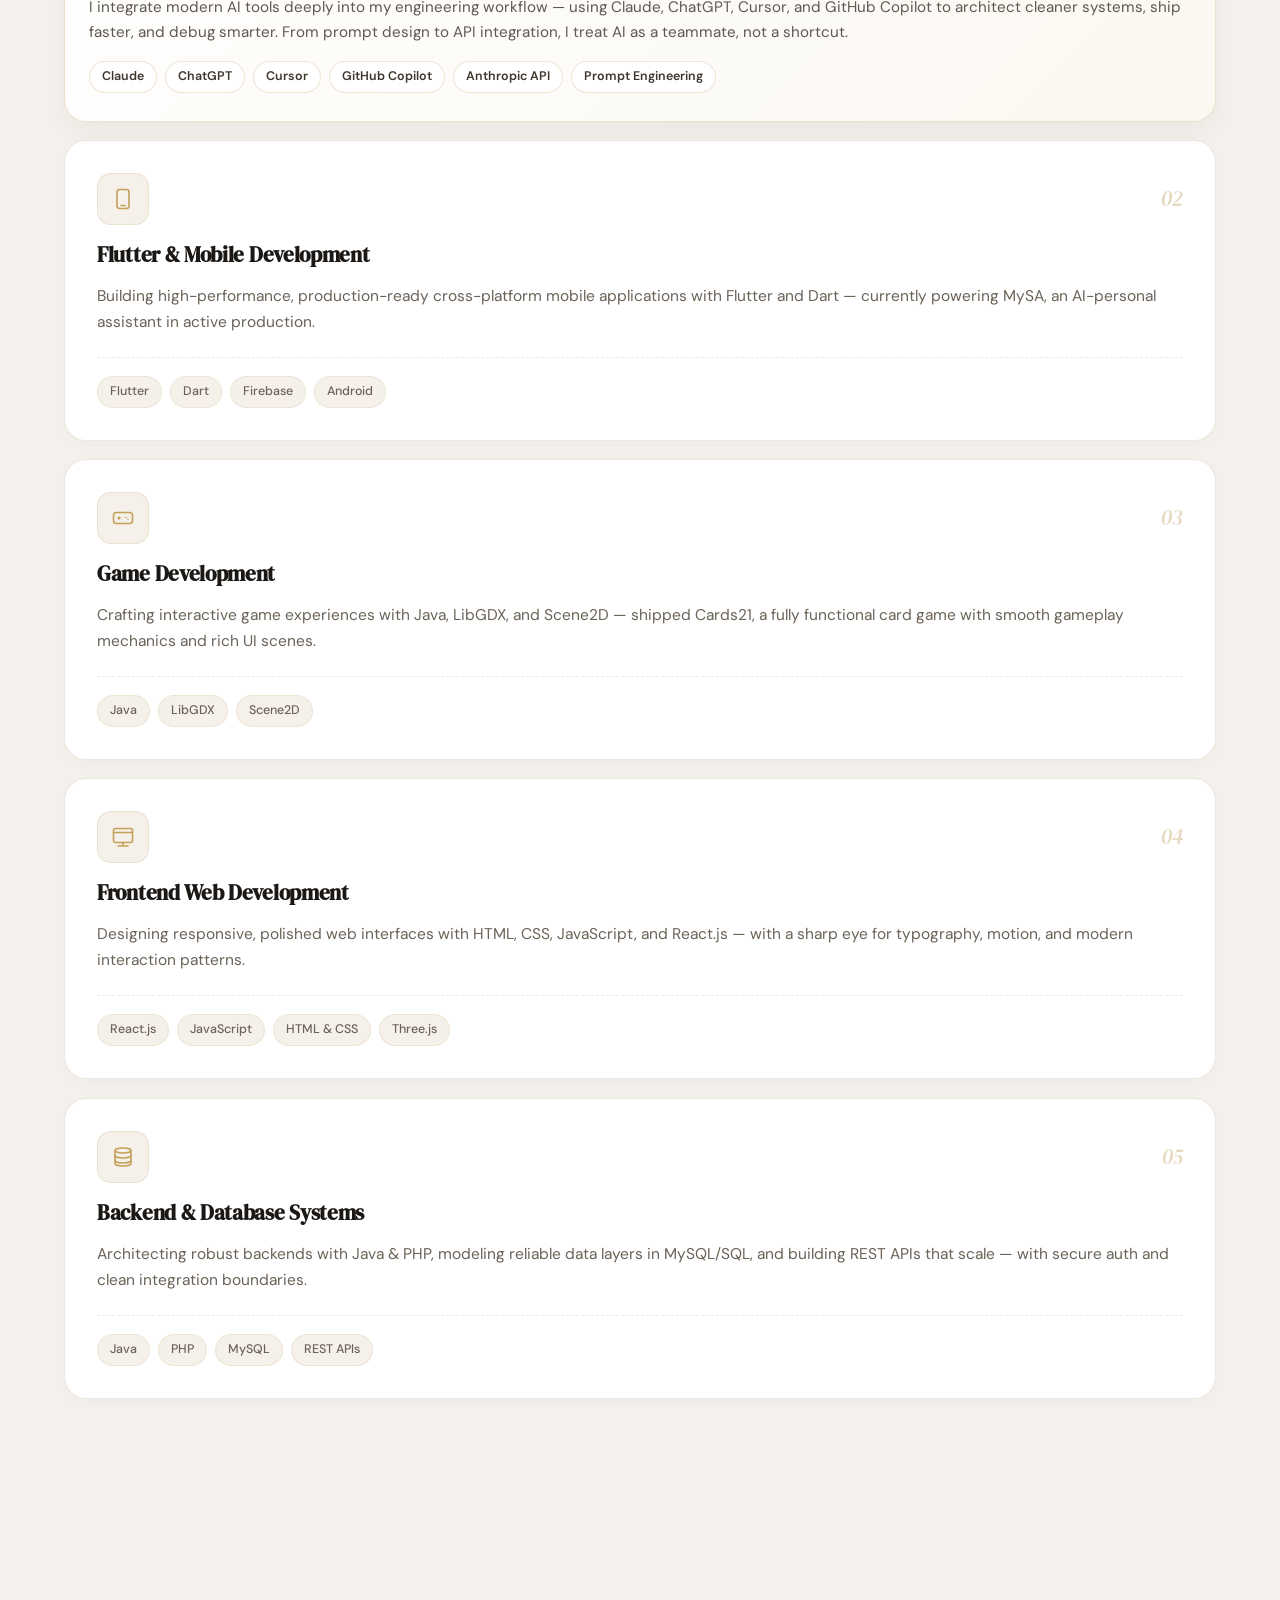
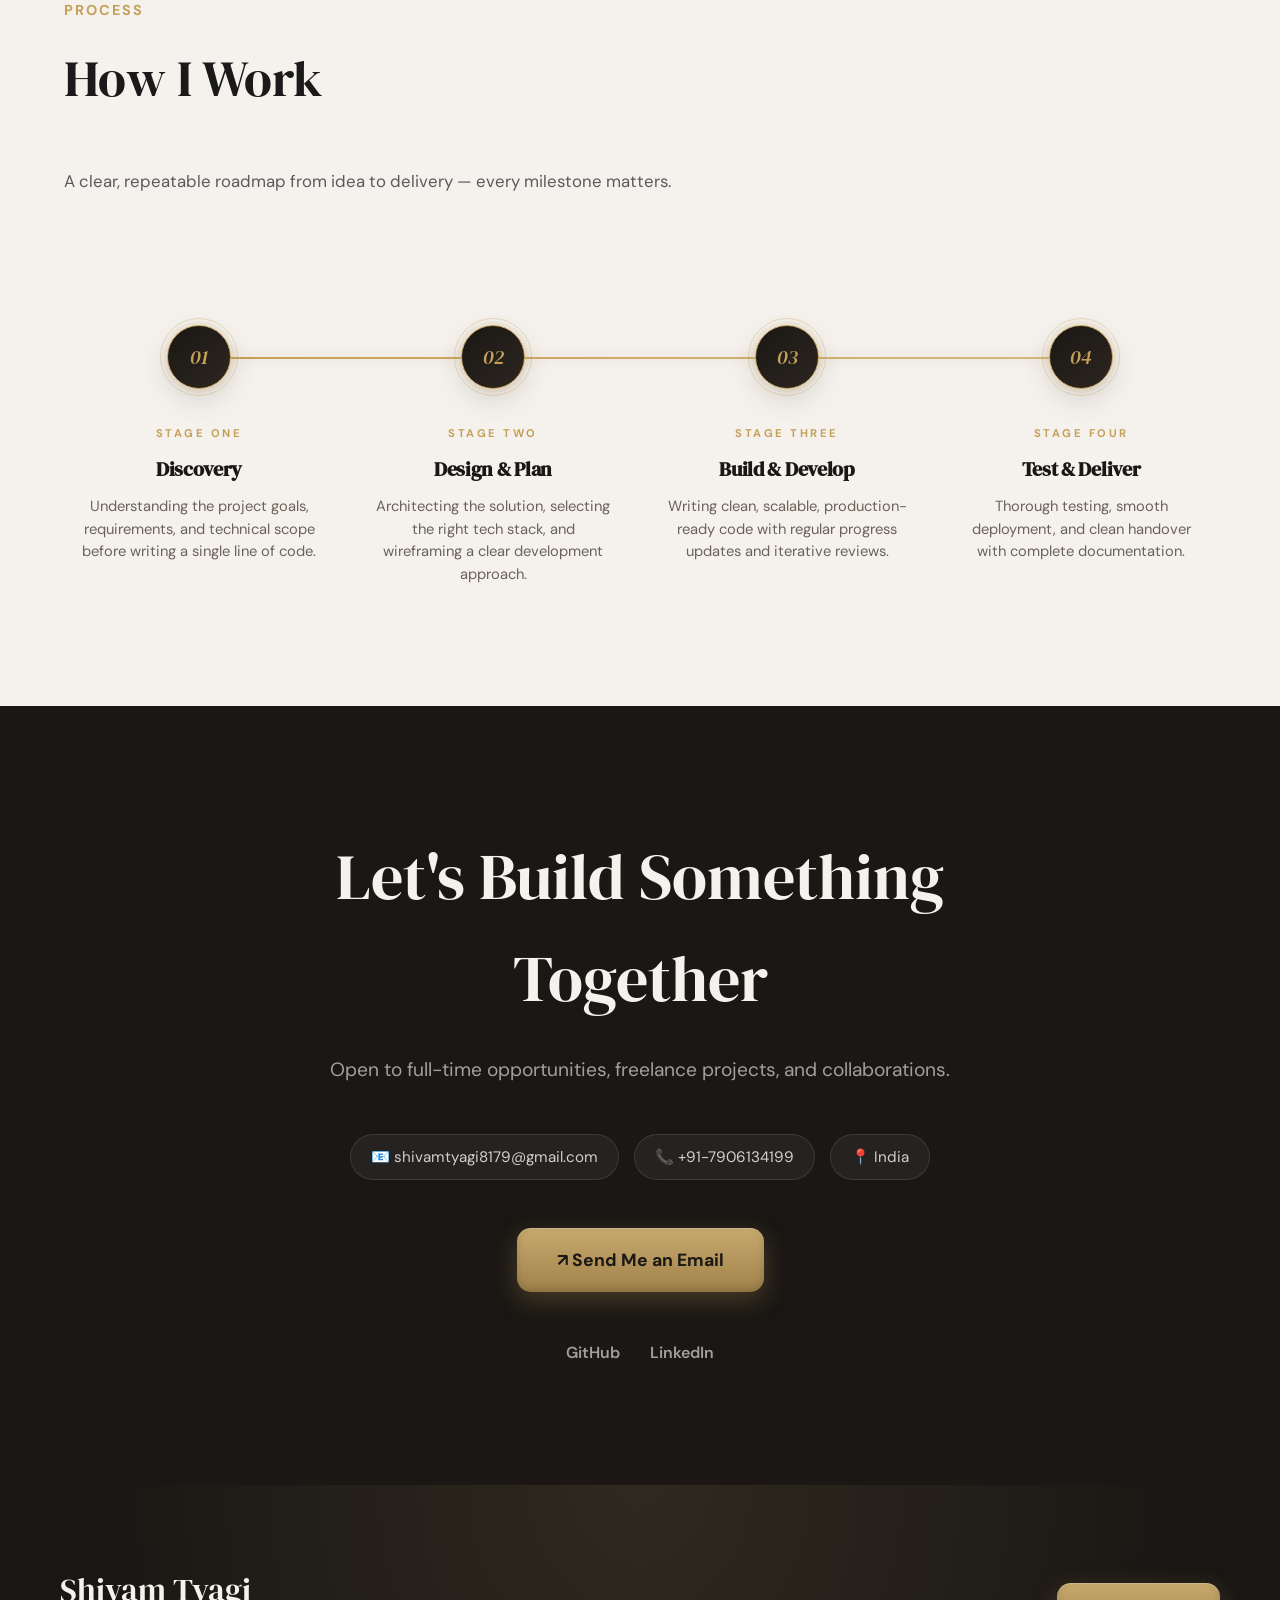
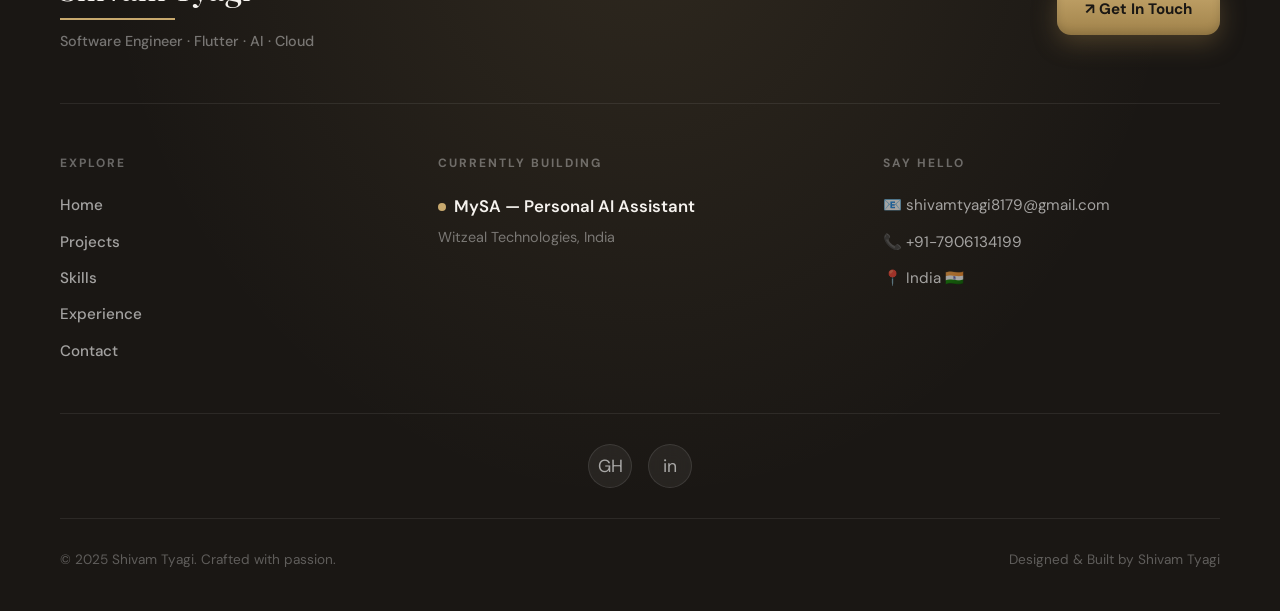
==== commit 96e43d3e: "Update some section" ====
--- a/index.html
+++ b/index.html
@@ -1,459 +1,61 @@
 <!DOCTYPE html>
 <html lang="en">
+
 <head>
     <meta charset="UTF-8">
     <meta name="viewport" content="width=device-width, initial-scale=1.0">
     <title>Shivam Tyagi — Software Engineer</title>
-    <meta name="description" content="Software Engineer specializing in Flutter & Dart, currently contributing to MySA — an AI-Personal assistant product.">
-    
+    <meta name="description"
+        content="Software Engineer specializing in Flutter & Dart, currently contributing to MySA — an AI-Personal assistant product.">
+
     <!-- Open Graph / Social -->
     <meta property="og:type" content="website">
     <meta property="og:title" content="Shivam Tyagi — Software Engineer">
-    <meta property="og:description" content="Software Engineer specializing in Flutter & Dart, building impactful, production-ready mobile applications.">
-    <meta property="og:image" content="assets/images/profile.png">
+    <meta property="og:description"
+        content="Software Engineer specializing in Flutter & Dart, building impactful, production-ready mobile applications.">
+    <meta property="og:image" content="assets/images/ic_profile.jpg">
 
     <!-- Google Fonts -->
     <link rel="preconnect" href="https://fonts.googleapis.com">
     <link rel="preconnect" href="https://fonts.gstatic.com" crossorigin>
-    <link href="https://fonts.googleapis.com/css2?family=DM+Sans:ital,opsz,wght@0,9..40,100..1000;1,9..40,100..1000&family=DM+Serif+Display:ital@0;1&display=swap" rel="stylesheet">
+    <link
+        href="https://fonts.googleapis.com/css2?family=DM+Sans:ital,opsz,wght@0,9..40,100..1000;1,9..40,100..1000&family=DM+Serif+Display:ital@0;1&display=swap"
+        rel="stylesheet">
 
-    <!-- Stylesheet -->
+    <!-- Stylesheet (imports per-component CSS files) -->
     <link rel="stylesheet" href="assets/css/styles.css">
 </head>
+
 <body>
 
-    <!-- ============================
-         NAVBAR
-         ============================ -->
-    <nav id="navbar">
-        <div class="nav-logo serif">Shivam Tyagi</div>
-        
-        <div class="nav-links" id="navLinks">
-            <a href="#home" class="active">Home</a>
-            <a href="#projects">Projects</a>
-            <a href="#about">About</a>
-            <a href="#skills">Services</a>
-            <a href="#contact">Contact</a>
-        </div>
+    <!-- ============================================================
+         Component placeholders. Each <div data-component="..."> is
+         replaced at runtime by assets/js/main.js using the matching
+         HTML fragment at assets/js/components/<name>/<name>.html.
+         ============================================================ -->
 
-        <div class="nav-actions">
-            <button class="btn-pill btn-dark" onclick="location.href='#contact'">↗ Get In Touch</button>
-        </div>
-        
-        <!-- Mobile Hamburger Toggle -->
-        <button class="menu-toggle" id="menuToggle" aria-label="Toggle navigation menu">
-            <span></span>
-            <span></span>
-            <span></span>
-        </button>
-    </nav>
+    <div data-component="navbar"></div>
 
     <main>
-        <!-- ============================
-             HERO SECTION
-             ============================ -->
-        <section id="home" class="hero visible">
-            <div class="hero-content" id="heroContent">
-                <div class="badge-available">
-                    <span class="dot"></span>
-                    Available for Work
-                </div>
-                <h1 class="hero-title">
-                    I'm Shivam <br>
-                    <span class="accent">Software Engineer</span>
-                </h1>
-                <p class="hero-subtext">
-                    Software Engineer specializing in Flutter & Dart, currently contributing to MySA — an AI-Personal assistant product. MCA graduate with a growth mindset, focused on building impactful, production-ready mobile applications.
-                </p>
-                <div class="hero-actions">
-                    <a href="#projects" class="btn-pill btn-dark">↗ See My Projects</a>
-                    <a href="Shivam_Resume_2026.pdf" download="Shivam_Tyagi_Resume_2026.pdf" class="btn-pill btn-outline">→ Download Resume</a>
-                </div>
-            </div>
-
-            <div class="hero-stage" id="heroVisual">
-                <div class="sk-stage">
-                    <!-- Background Grid -->
-                    <div class="sk-grid"></div>
-
-                    <!-- Corner Brackets -->
-                    <div class="sk-bracket sk-top-left"></div>
-                    <div class="sk-bracket sk-top-right"></div>
-                    <div class="sk-bracket sk-bottom-left"></div>
-                    <div class="sk-bracket sk-bottom-right"></div>
-
-                    <!-- Rotating Rings -->
-                    <div class="sk-ring sk-ring-1"></div>
-                    <div class="sk-ring sk-ring-2"></div>
-
-                    <!-- Center Text -->
-                    <div class="sk-center">
-                        <h2 class="serif">Shi<span class="sk-accent">vam</span></h2>
-                        <p class="sk-role"><span class="sk-line"></span>SOFTWARE ENGINEER<span class="sk-line"></span></p>
-                    </div>
-
-                    <!-- Orbit Labels -->
-                    <!-- TOP -->
-                    <div class="sk-orbit sk-top float-up">
-                        <div class="sk-val serif">1<span class="sk-plus">+</span></div>
-                        <div class="sk-desc">YEARS EXPERIENCE</div>
-                        <div class="sk-v-line"></div>
-                    </div>
-
-                    <!-- RIGHT -->
-                    <div class="sk-orbit sk-right float-right">
-                        <div class="sk-h-line"></div>
-                        <div class="sk-text-wrap">
-                            <div class="sk-val-sm">MySA AI</div>
-                            <div class="sk-desc-sm">IN DEVELOPMENT</div>
-                        </div>
-                    </div>
-
-                    <!-- BOTTOM -->
-                    <div class="sk-orbit sk-bottom float-down">
-                        <div class="sk-v-line-rev"></div>
-                        <div class="sk-skills">
-                            <span class="sk-skill-item">Flutter</span>
-                            <span class="sk-skill-item">Dart</span>
-                            <span class="sk-skill-item">Java</span>
-                            <span class="sk-skill-item">Cloud</span>
-                        </div>
-                    </div>
-
-                    <!-- LEFT -->
-                    <div class="sk-orbit sk-left float-left">
-                        <div class="sk-available">
-                            <span class="sk-dot-green"></span>
-                            <div class="sk-text-wrap">
-                                <div class="sk-val-sm">Available</div>
-                                <div class="sk-desc-sm">GURUGRAM, INDIA</div>
-                            </div>
-                        </div>
-                        <div class="sk-h-line-rev"></div>
-                    </div>
-
-                    <!-- Cycling Skill Text -->
-                    <div class="sk-cycle" id="heroCycleText">FLUTTER DEVELOPER</div>
-                </div>
-            </div>
-        </section>
-
-        <!-- ============================
-             SKILLS MARQUEE SECTION
-             ============================ -->
-        <section class="skills-marquee-section">
-            <h2 class="sk-heading">My <span class="accent-sk">Skills</span> & Tech Stack</h2>
-            
-            <div class="sk-container">
-                <div class="sk-track">
-                    <!-- Skills List -->
-                    <div class="sk-card"><span class="sk-icon">📱</span><span class="sk-label">Flutter</span></div>
-                    <div class="sk-card"><span class="sk-icon">🎯</span><span class="sk-label">Dart</span></div>
-                    <div class="sk-card"><span class="sk-icon">☕</span><span class="sk-label">Java</span></div>
-                    <div class="sk-card"><span class="sk-icon">🤖</span><span class="sk-label">MySA AI</span></div>
-                    <div class="sk-card"><span class="sk-icon">☁️</span><span class="sk-label">Cloud Computing</span></div>
-                    <div class="sk-card"><span class="sk-icon">🔐</span><span class="sk-label">Cyber Security</span></div>
-                    <div class="sk-card"><span class="sk-icon">🗄️</span><span class="sk-label">Database Management</span></div>
-                    <div class="sk-card"><span class="sk-icon">📲</span><span class="sk-label">Android Development</span></div>
-                    <div class="sk-card"><span class="sk-icon">🏗️</span><span class="sk-label">Computer Architecture</span></div>
-                    <div class="sk-card"><span class="sk-icon">🔬</span><span class="sk-label">AI & ML</span></div>
-                    <div class="sk-card"><span class="sk-icon">🧩</span><span class="sk-label">Firebase</span></div>
-                    <div class="sk-card"><span class="sk-icon">🔧</span><span class="sk-label">Git & GitHub</span></div>
-                    
-                    <!-- Duplicated for seamless loop -->
-                    <div class="sk-card"><span class="sk-icon">📱</span><span class="sk-label">Flutter</span></div>
-                    <div class="sk-card"><span class="sk-icon">🎯</span><span class="sk-label">Dart</span></div>
-                    <div class="sk-card"><span class="sk-icon">☕</span><span class="sk-label">Java</span></div>
-                    <div class="sk-card"><span class="sk-icon">🤖</span><span class="sk-label">MySA AI</span></div>
-                    <div class="sk-card"><span class="sk-icon">☁️</span><span class="sk-label">Cloud Computing</span></div>
-                    <div class="sk-card"><span class="sk-icon">🔐</span><span class="sk-label">Cyber Security</span></div>
-                    <div class="sk-card"><span class="sk-icon">🗄️</span><span class="sk-label">Database Management</span></div>
-                    <div class="sk-card"><span class="sk-icon">📲</span><span class="sk-label">Android Development</span></div>
-                    <div class="sk-card"><span class="sk-icon">🏗️</span><span class="sk-label">Computer Architecture</span></div>
-                    <div class="sk-card"><span class="sk-icon">🔬</span><span class="sk-label">AI & ML</span></div>
-                    <div class="sk-card"><span class="sk-icon">🧩</span><span class="sk-label">Firebase</span></div>
-                    <div class="sk-card"><span class="sk-icon">🔧</span><span class="sk-label">Git & GitHub</span></div>
-                </div>
-            </div>
-        </section>
-
-        <!-- ============================
-             PROJECTS SECTION
-             ============================ -->
-        <section id="projects">
-            <span class="section-tag">Projects</span>
-            <h2 class="section-heading">Things I've Built & Shipped</h2>
-            
-            <div class="projects-grid">
-                <!-- Project 1: MySA AI -->
-                <div class="project-card">
-                    <span class="project-label">AI Product</span>
-                    <h3 class="project-name serif">MySA — AI Personal Assistant</h3>
-                    <p class="project-description">Actively developing and maintaining MySA, an AI-Personal assistant product. Building responsive, production-ready UI components and integrating AI-driven features into the mobile application.</p>
-                    <div class="project-footer">
-                        <div class="project-tags">
-                            <span class="tech-tag">Flutter</span>
-                            <span class="tech-tag">Dart</span>
-                            <span class="tech-tag">AI</span>
-                        </div>
-                        <a href="#" class="project-link">View Project →</a>
-                    </div>
-                </div>
-
-                <!-- Project 2: Cards21 -->
-                <div class="project-card">
-                    <span class="project-label">Game Dev</span>
-                    <h3 class="project-name serif">Cards21 — Card Game</h3>
-                    <p class="project-description">A feature-rich card game built with LibGDX framework, featuring dynamic gameplay mechanics, a 3-life system, Bonus Combo rewards, and REST API integration for real-time server data.</p>
-                    <div class="project-footer">
-                        <div class="project-tags">
-                            <span class="tech-tag">Java</span>
-                            <span class="tech-tag">LibGDX</span>
-                            <span class="tech-tag">Scene2D</span>
-                        </div>
-                        <a href="#" class="project-link">View Project →</a>
-                    </div>
-                </div>
-
-                <!-- Project 3: University Management System -->
-                <div class="project-card">
-                    <span class="project-label">Desktop App</span>
-                    <h3 class="project-name serif">University Management System</h3>
-                    <p class="project-description">A comprehensive application to manage student and faculty information with CRUD operations, MySQL database backend, and an intuitive Java Swing GUI for seamless data management.</p>
-                    <div class="project-footer">
-                        <div class="project-tags">
-                            <span class="tech-tag">Java</span>
-                            <span class="tech-tag">Swing</span>
-                            <span class="tech-tag">MySQL</span>
-                        </div>
-                        <a href="https://github.com/shivamtyagi0610" class="project-link" target="_blank">GitHub Repo →</a>
-                    </div>
-                </div>
-            </div>
-        </section>
-
-        <!-- ============================
-             ABOUT SECTION
-             ============================ -->
-        <section id="about">
-            <div class="about-section">
-                <div class="about-visual">
-                    <div class="about-image-card">
-                        <img src="assets/images/profile.png" alt="Shivam Tyagi">
-                    </div>
-                </div>
-                <div class="about-content">
-                    <span class="section-tag">About Me</span>
-                    <p class="about-para">
-                        I'm Shivam Tyagi, a Software Engineer at Witzeal Technologies Private Limited. I hold an MCA from SRM Institute of Science and Technology (9.34 CGPA) and specialize in Flutter & Dart-based mobile development. I'm currently building MySA — an AI-Personal assistant product, focused on delivering impactful, production-ready mobile applications.
-                    </p>
-
-                    <!-- Quick Highlights Row -->
-                    <div class="about-highlights">
-                        <div class="h-item">
-                            <span class="h-label">EXPERIENCE</span>
-                            <span class="h-val serif">1+ Year</span>
-                        </div>
-                        <div class="h-item">
-                            <span class="h-label">ACADEMIC</span>
-                            <span class="h-val serif">9.34 CGPA</span>
-                        </div>
-                        <div class="h-item">
-                            <span class="h-label">SPECIALIZED</span>
-                            <span class="h-val serif">AI Product</span>
-                        </div>
-                    </div>
-
-                    <!-- Professional Journey -->
-                    <div class="journey-container">
-                        <h3 class="journey-title serif">Professional Journey</h3>
-                        
-                        <div class="experience-timeline">
-                            <div class="timeline-item">
-                                <div class="exp-header">
-                                    <h4 class="exp-role">Software Engineer</h4>
-                                    <span class="exp-year">Jan 2026 – Present</span>
-                                </div>
-                                <div class="exp-company">Witzeal Technologies Pvt. Ltd.</div>
-                                <p class="exp-desc">Actively developing and maintaining MySA, an AI-Personal assistant product using Flutter & Dart. Building responsive UI components and integrating AI-driven features. Collaborating on full product development cycles including feature implementation and testing.</p>
-                            </div>
-
-                            <div class="timeline-item">
-                                <div class="exp-header">
-                                    <h4 class="exp-role">Software Engineer Trainee</h4>
-                                    <span class="exp-year">Jul 2025 – Jan 2026</span>
-                                </div>
-                                <div class="exp-company">Witzeal Technologies Pvt. Ltd.</div>
-                                <p class="exp-desc">Developed Cards21, a fully functional card game with LibGDX in Java. Simultaneously contributed to MySA AI assistant, gaining hands-on Flutter & Dart experience. Demonstrated fast learning by transitioning from game to mobile development within the same period.</p>
-                            </div>
-                        </div>
-
-                        <!-- Education Upgrade -->
-                        <div class="education-highlight">
-                            <div class="edu-icon">🎓</div>
-                            <div class="edu-details">
-                                <h4 class="edu-degree serif">Master of Computer Applications</h4>
-                                <p class="edu-school">SRM Institute of Science and Technology • 2025</p>
-                            </div>
-                            <div class="edu-grade">9.34 CGPA</div>
-                        </div>
-                    </div>
-                </div>
-            </div>
-        </section>
-
-        <!-- ============================
-             SERVICES SECTION
-             ============================ -->
-        <section id="skills">
-            <span class="section-tag">What I Do</span>
-            <h2 class="section-heading">Crafting Digital Products with Purpose</h2>
-            
-            <div class="services-grid">
-                <div class="service-card">
-                    <span class="service-icon">📱</span>
-                    <h3 class="service-title">Flutter & Mobile Development</h3>
-                    <p class="service-desc">Building high-performance, production-ready cross-platform mobile applications using Flutter and Dart for Android.</p>
-                </div>
-                <div class="service-card">
-                    <span class="service-icon">🎮</span>
-                    <h3 class="service-title">Game Development</h3>
-                    <p class="service-desc">Crafting interactive game experiences using Java, LibGDX framework, and Scene2D for rich UI scenes and gameplay mechanics.</p>
-                </div>
-                <div class="service-card">
-                    <span class="service-icon">🌐</span>
-                    <h3 class="service-title">Frontend Web Development</h3>
-                    <p class="service-desc">Creating responsive web interfaces with HTML, CSS, JavaScript, and React.js for modern, interactive user experiences.</p>
-                </div>
-                <div class="service-card">
-                    <span class="service-icon">🗄️</span>
-                    <h3 class="service-title">Backend & Database Systems</h3>
-                    <p class="service-desc">Developing robust backends with Java and PHP, managing databases with MySQL and SQL, and building desktop apps with Java Swing.</p>
-                </div>
-            </div>
-        </section>
-
-        <!-- ============================
-             PROCESS SECTION
-             ============================ -->
-        <section id="process">
-            <span class="section-tag">Process</span>
-            <h2 class="section-heading">How I Work</h2>
-            
-            <div class="process-grid">
-                <div class="process-step">
-                    <span class="step-number">01</span>
-                    <h3 class="step-title">Discovery</h3>
-                    <p class="step-desc">Understanding the project goals, requirements, and technical scope.</p>
-                </div>
-                <div class="process-step">
-                    <span class="step-number">02</span>
-                    <h3 class="step-title">Design & Plan</h3>
-                    <p class="step-desc">Architecting the solution, selecting tech stack, wireframing the approach.</p>
-                </div>
-                <div class="process-step">
-                    <span class="step-number">03</span>
-                    <h3 class="step-title">Build & Develop</h3>
-                    <p class="step-desc">Writing clean, scalable code with regular progress updates.</p>
-                </div>
-                <div class="process-step">
-                    <span class="step-number">04</span>
-                    <h3 class="step-title">Test & Deliver</h3>
-                    <p class="step-desc">Thorough testing, deployment, and handover with documentation.</p>
-                </div>
-            </div>
-        </section>
-
-        <!-- ============================
-             CONTACT SECTION
-             ============================ -->
-        <section id="contact" class="contact-section">
-            <div class="contact-container">
-                <h2 class="contact-heading serif">Let's Build Something Together</h2>
-                <p class="contact-subtext">Open to full-time opportunities, freelance projects, and collaborations.</p>
-                
-                <div class="contact-pills">
-                    <div class="contact-pill">📧 shivamtyagi8179@gmail.com</div>
-                    <div class="contact-pill">📞 +91-7906134199</div>
-                    <div class="contact-pill">📍 India</div>
-                </div>
-
-                <a href="mailto:shivamtyagi8179@gmail.com" class="btn-gold">↗ Send Me an Email</a>
-
-                <div class="social-row">
-                    <a href="https://github.com/shivamtyagi0610" class="social-link" target="_blank">GitHub</a>
-                    <a href="https://linkedin.com/in/shivam-tyagi-96973a2b9" class="social-link" target="_blank">LinkedIn</a>
-                </div>
-            </div>
-        </section>
+        <div data-component="hero"></div>
+        <div data-component="skills-marquee"></div>
+        <div data-component="ai-intelligence"></div>
+        <div data-component="projects"></div>
+        <div data-component="about"></div>
+        <div data-component="services"></div>
+        <div data-component="process"></div>
+        <div data-component="contact"></div>
     </main>
 
-    <!-- ============================
-         FOOTER — Premium Dark
-         ============================ -->
-    <footer>
-        <div class="footer-content">
-            <!-- Top Row -->
-            <div class="footer-header">
-                <div class="footer-brand">
-                    <h2 class="serif">Shivam Tyagi</h2>
-                    <p class="footer-tagline">Software Engineer · Flutter · AI · Cloud</p>
-                </div>
-                <a href="#contact" class="footer-cta-btn">↗ Get In Touch</a>
-            </div>
+    <div data-component="footer"></div>
+    <div data-component="back-to-top"></div>
+    <div data-component="project-drawer"></div>
 
-            <hr class="footer-divider">
+    <!-- Three.js (classic script — exposes global THREE for AICore3D) -->
+    <script src="https://cdnjs.cloudflare.com/ajax/libs/three.js/0.160.0/three.min.js"></script>
 
-            <!-- Middle 3 Columns -->
-            <div class="footer-columns">
-                <div>
-                    <p class="footer-col-label">Explore</p>
-                    <div class="footer-nav-links">
-                        <a href="#home">Home</a>
-                        <a href="#projects">Projects</a>
-                        <a href="#skills">Skills</a>
-                        <a href="#about">Experience</a>
-                        <a href="#contact">Contact</a>
-                    </div>
-                </div>
-                <div>
-                    <p class="footer-col-label">Currently Building</p>
-                    <p class="footer-project-name">
-                        <span class="footer-pulse-dot"></span>
-                        MySA — Personal AI Assistant
-                    </p>
-                    <p class="footer-company">Witzeal Technologies, India</p>
-                </div>
-                <div>
-                    <p class="footer-col-label">Say Hello</p>
-                    <div class="footer-contact-list">
-                        <span>📧 shivamtyagi8179@gmail.com</span>
-                        <span>📞 +91-7906134199</span>
-                        <span>📍 India 🇮🇳</span>
-                    </div>
-                </div>
-            </div>
+    <!-- App entry — boots ComponentLoader then initializes every class -->
+    <script type="module" src="assets/js/main.js"></script>
+</body>
 
-            <hr class="footer-divider">
-
-            <!-- Social Icons -->
-            <div class="footer-socials">
-                <a href="https://github.com/shivamtyagi0610" target="_blank" class="footer-social-btn" aria-label="GitHub">GH</a>
-                <a href="https://linkedin.com/in/shivam-tyagi-96973a2b9" target="_blank" class="footer-social-btn" aria-label="LinkedIn">in</a>
-            </div>
-
-            <!-- Bottom Row -->
-            <div class="footer-bottom">
-                <span>© 2025 Shivam Tyagi. Crafted with passion.</span>
-                <span>Designed & Built by Shivam Tyagi</span>
-            </div>
-        </div>
-    </footer>
-
-    <!-- Back to Top Button -->
-    <a href="#home" class="back-to-top" id="backToTop" aria-label="Back to top">↑</a>
-
-    <!-- JavaScript -->
-    <script src="assets/js/main.js"></script>
-</body>
 </html>
--- a/assets/css/styles.css
+++ b/assets/css/styles.css
@@ -1,1612 +1,38 @@
-:root {
-    --bg-color: #f5f2ee;
-    --text-color: #1a1a1a;
-    --accent-color: #c5a059;
-    --accent-soft: #e8ded1;
-    --secondary-text: #5a5a5a;
-    --white: #ffffff;
-    --green: #22c55e;
-    --nav-height: 80px;
-    --nav-height-scrolled: 65px;
-    --transition: all 0.4s cubic-bezier(0.16, 1, 0.3, 1);
-    --border-radius: 24px;
-}
+/* =====================================================================
+   Shivam Tyagi Portfolio — Stylesheet Entry
+   ---------------------------------------------------------------------
+   Imports are listed in the same cascade order as the original monolithic
+   styles.css. Component CSS files live in components/, shared tokens and
+   resets live in base/, and unused-but-preserved styles live in legacy/.
+   ===================================================================== */
 
-* {
-    margin: 0;
-    padding: 0;
-    box-sizing: border-box;
-    -webkit-font-smoothing: antialiased;
-}
+/* ---- Base: tokens, reset, shared primitives ---- */
+@import url("base/variables.css");
+@import url("base/reset.css");
 
-html {
-    scroll-behavior: smooth;
-}
+/* ---- Components (order matches original file's logical flow) ---- */
+@import url("components/navbar.css");
+@import url("base/buttons.css");
+@import url("components/hero.css");
+@import url("components/skills-marquee.css");
+@import url("base/sections.css");
+@import url("components/about.css"); /* uses .projects-grid legacy below */
+@import url("components/services.css");
+@import url("components/process.css");
+@import url("components/contact.css");
+@import url("components/footer.css");
+@import url("components/back-to-top.css");
+@import url("base/animations.css");
 
-body {
-    font-family: "DM Sans", sans-serif;
-    background-color: var(--bg-color);
-    color: var(--text-color);
-    line-height: 1.6;
-    overflow-x: hidden;
-}
+/* ---- Late-loaded refinements (must override earlier component rules) ---- */
+@import url("components/ai-intelligence.css");
+@import url("components/projects.css");
 
-h1, h2, h3, .serif {
-    font-family: "DM Serif Display", serif;
-    font-weight: 400;
-}
+/* ---- Preserved-but-unused styles from the monolithic file ---- */
+@import url("legacy/roadmap.css");
 
-a {
-    text-decoration: none;
-    color: inherit;
-    transition: var(--transition);
-}
+/* ---- Drawer (modal) ---- */
+@import url("components/project-drawer.css");
 
-button {
-    cursor: pointer;
-    border: none;
-    outline: none;
-    font-family: "DM Sans", sans-serif;
-    transition: var(--transition);
-}
-
-/* ============================================
-   NAVBAR
-   ============================================ */
-nav {
-    position: fixed;
-    top: 0;
-    left: 0;
-    width: 100%;
-    height: var(--nav-height);
-    display: flex;
-    align-items: center;
-    justify-content: space-between;
-    padding: 0 5%;
-    z-index: 1000;
-    background: rgba(245, 242, 238, 0.6);
-    backdrop-filter: blur(20px) saturate(180%);
-    -webkit-backdrop-filter: blur(20px) saturate(180%);
-    border-bottom: 1px solid rgba(255,255,255,0.5);
-    box-shadow: 0 1px 0 rgba(0,0,0,0.05);
-    transition: var(--transition);
-}
-
-nav.scrolled {
-    height: var(--nav-height-scrolled);
-    background: rgba(245, 242, 238, 0.85);
-    box-shadow: 0 4px 20px rgba(0,0,0,0.05);
-}
-
-.nav-logo {
-    font-size: 1.5rem;
-    font-weight: 400;
-    z-index: 1001;
-}
-
-.nav-links {
-    display: flex;
-    gap: 2rem;
-    position: absolute;
-    left: 50%;
-    transform: translateX(-50%);
-}
-
-.nav-links a {
-    font-size: 0.95rem;
-    font-weight: 500;
-    color: var(--secondary-text);
-    position: relative;
-}
-
-.nav-links a::after {
-    content: '';
-    position: absolute;
-    bottom: -5px;
-    left: 50%;
-    width: 0;
-    height: 2px;
-    background: var(--accent-color);
-    transition: var(--transition);
-    transform: translateX(-50%);
-}
-
-.nav-links a.active {
-    color: var(--text-color);
-}
-
-.nav-links a.active::after {
-    width: 100%;
-}
-
-.nav-links a:hover {
-    color: var(--text-color);
-}
-
-.nav-actions {
-    display: flex;
-    align-items: center;
-    gap: 1.5rem;
-    z-index: 1001;
-}
-
-.btn-pill {
-    padding: 14px 28px;
-    border-radius: 14px;
-    font-weight: 600;
-    font-size: 0.9rem;
-    transition: all 0.25s ease;
-    display: inline-flex;
-    align-items: center;
-    gap: 8px;
-}
-
-.btn-dark {
-    background: linear-gradient(to bottom, #2c2c3e, #1a1a2e);
-    color: var(--white);
-    box-shadow:
-        0 8px 24px rgba(26,26,46,0.35),
-        inset 0 -3px 8px rgba(0,0,0,0.25),
-        inset 0 1px 1px rgba(255,255,255,0.08);
-}
-
-.btn-dark:hover {
-    transform: translateY(-3px);
-    background: linear-gradient(to bottom, #3a3a50, #24243a);
-    box-shadow:
-        0 12px 32px rgba(26,26,46,0.45),
-        inset 0 -3px 8px rgba(0,0,0,0.25),
-        inset 0 1px 1px rgba(255,255,255,0.12);
-}
-
-.btn-outline {
-    background: linear-gradient(to bottom, #f0f2f8, #e4e8f2);
-    border: 1px solid rgba(255,255,255,0.9);
-    color: #1a1714;
-    box-shadow:
-        0 6px 20px rgba(180,190,210,0.4),
-        inset 0 1px 2px rgba(255,255,255,0.95),
-        inset 0 -2px 6px rgba(150,160,180,0.2);
-}
-
-.btn-outline:hover {
-    transform: translateY(-3px);
-    box-shadow:
-        0 10px 28px rgba(180,190,210,0.55),
-        inset 0 1px 2px rgba(255,255,255,0.95),
-        inset 0 -2px 6px rgba(150,160,180,0.25);
-}
-
-/* --- Mobile Hamburger Menu --- */
-.menu-toggle {
-    display: none;
-    flex-direction: column;
-    gap: 6px;
-    background: transparent;
-    z-index: 1001;
-}
-
-.menu-toggle span {
-    width: 28px;
-    height: 2px;
-    background: var(--text-color);
-    transition: var(--transition);
-    transform-origin: center;
-}
-
-.menu-toggle.active span:nth-child(1) {
-    transform: rotate(45deg) translate(5px, 5px);
-}
-.menu-toggle.active span:nth-child(2) {
-    opacity: 0;
-}
-.menu-toggle.active span:nth-child(3) {
-    transform: rotate(-45deg) translate(6px, -6px);
-}
-
-/* ============================================
-   HERO SECTION
-   ============================================ */
-.hero {
-    min-height: 100vh;
-    padding: calc(var(--nav-height) + 40px) 5% 80px;
-    display: grid;
-    grid-template-columns: 1.2fr 0.8fr;
-    align-items: center;
-    gap: 4rem;
-    max-width: 1400px;
-    margin: 0 auto;
-    position: relative;
-}
-
-/* Noise/Grain Texture Overlay */
-.hero::before {
-    content: '';
-    position: absolute;
-    top: 0;
-    left: -5%;
-    width: 110%;
-    height: 100%;
-    background: url("data:image/svg+xml,%3Csvg viewBox='0 0 200 200' xmlns='http://www.w3.org/2000/svg'%3E%3Cfilter id='n'%3E%3CfeTurbulence type='fractalNoise' baseFrequency='0.65' numOctaves='3' stitchTiles='stitch'/%3E%3C/filter%3E%3Crect width='100%25' height='100%25' filter='url(%23n)'/%3E%3C/svg%3E");
-    opacity: 0.03;
-    pointer-events: none;
-    z-index: 0;
-}
-
-.hero-content {
-    opacity: 0;
-    transform: translateY(30px);
-    z-index: 1;
-}
-
-.badge-available {
-    display: inline-flex;
-    align-items: center;
-    gap: 8px;
-    padding: 6px 16px;
-    background: var(--white);
-    border: 1px solid rgba(0,0,0,0.08);
-    border-radius: 100px;
-    font-size: 0.85rem;
-    font-weight: 600;
-    margin-bottom: 2rem;
-}
-
-.dot {
-    width: 8px;
-    height: 8px;
-    background-color: var(--green);
-    border-radius: 50%;
-    position: relative;
-}
-
-.dot::after {
-    content: '';
-    position: absolute;
-    width: 100%;
-    height: 100%;
-    background-color: var(--green);
-    border-radius: 50%;
-    animation: pulse 2s infinite;
-}
-
-@keyframes pulse {
-    0% { transform: scale(1); opacity: 0.8; }
-    100% { transform: scale(3); opacity: 0; }
-}
-
-.hero-title {
-    font-size: clamp(3rem, 6vw, 5rem);
-    line-height: 1.1;
-    margin-bottom: 1.5rem;
-}
-
-.hero-title span.accent {
-    color: var(--accent-color);
-    font-style: italic;
-}
-
-.hero-subtext {
-    font-size: 1.2rem;
-    color: var(--secondary-text);
-    max-width: 600px;
-    margin-bottom: 2.5rem;
-}
-
-.hero-actions {
-    display: flex;
-    gap: 1.5rem;
-}
-
-/* --- Hero Stage (Editorial Animation) --- */
-.hero-stage {
-    position: relative;
-    width: 100%;
-    min-height: 500px;
-    background-color: #f5f2ee;
-    display: flex;
-    align-items: center;
-    justify-content: center;
-    overflow: hidden;
-}
-
-.sk-stage {
-    position: relative;
-    width: 420px;
-    height: 480px;
-}
-
-/* Background Grid */
-.sk-grid {
-    position: absolute;
-    inset: 0;
-    opacity: 0.35;
-    z-index: 0;
-}
-
-.sk-grid::before {
-    content: '';
-    position: absolute;
-    inset: 0;
-    background-image: 
-        linear-gradient(rgba(200,169,110,0.25) 1px, transparent 1px),
-        linear-gradient(90deg, rgba(200,169,110,0.25) 1px, transparent 1px);
-    background-size: 48px 48px;
-    -webkit-mask-image: radial-gradient(ellipse at 50% 50%, black 30%, transparent 80%);
-    mask-image: radial-gradient(ellipse at 50% 50%, black 30%, transparent 80%);
-}
-
-/* Corner Brackets */
-.sk-bracket {
-    position: absolute;
-    width: 18px;
-    height: 18px;
-    z-index: 2;
-}
-
-.sk-top-left {
-    top: 16px;
-    left: 16px;
-    border-top: 1.5px solid rgba(200,169,110,0.5);
-    border-left: 1.5px solid rgba(200,169,110,0.5);
-}
-
-.sk-top-right {
-    top: 16px;
-    right: 16px;
-    border-top: 1.5px solid rgba(200,169,110,0.5);
-    border-right: 1.5px solid rgba(200,169,110,0.5);
-}
-
-.sk-bottom-left {
-    bottom: 16px;
-    left: 16px;
-    border-bottom: 1.5px solid rgba(200,169,110,0.5);
-    border-left: 1.5px solid rgba(200,169,110,0.5);
-}
-
-.sk-bottom-right {
-    bottom: 16px;
-    right: 16px;
-    border-bottom: 1.5px solid rgba(200,169,110,0.5);
-    border-right: 1.5px solid rgba(200,169,110,0.5);
-}
-
-/* Rotating Rings */
-.sk-ring {
-    position: absolute;
-    top: 50%;
-    left: 50%;
-    transform: translate(-50%, -50%);
-    border-radius: 50%;
-    z-index: 1;
-}
-
-.sk-ring-1 {
-    width: 300px;
-    height: 300px;
-    border: 1px solid rgba(200,169,110,0.2);
-    animation: sk-spin 25s linear infinite;
-}
-
-.sk-ring-1::before,
-.sk-ring-1::after {
-    content: '';
-    position: absolute;
-    width: 6px;
-    height: 6px;
-    background-color: #c8a96e;
-    border-radius: 50%;
-    left: 50%;
-    transform: translateX(-50%);
-}
-
-.sk-ring-1::before { top: -3.5px; }
-.sk-ring-1::after { bottom: -3.5px; }
-
-.sk-ring-2 {
-    width: 200px;
-    height: 200px;
-    border: 1px dashed rgba(200,169,110,0.15);
-    animation: sk-spin 15s linear infinite reverse;
-}
-
-@keyframes sk-spin {
-    from { transform: translate(-50%, -50%) rotate(0deg); }
-    to { transform: translate(-50%, -50%) rotate(360deg); }
-}
-
-/* Center Text */
-.sk-center {
-    position: absolute;
-    top: 50%;
-    left: 50%;
-    transform: translate(-50%, -50%);
-    text-align: center;
-    z-index: 10;
-}
-
-.sk-center h2 {
-    font-size: 52px;
-    color: #1a1714;
-    margin-bottom: 4px;
-}
-
-.sk-accent {
-    color: #c8a96e;
-}
-
-.sk-role {
-    font-size: 10px;
-    letter-spacing: 3px;
-    text-transform: uppercase;
-    color: #9c8f82;
-    display: flex;
-    align-items: center;
-    justify-content: center;
-    gap: 12px;
-}
-
-.sk-line {
-    width: 16px;
-    height: 1px;
-    background-color: rgba(200,169,110,0.5);
-}
-
-/* Orbit Labels */
-.sk-orbit {
-    position: absolute;
-    display: flex;
-    flex-direction: column;
-    align-items: center;
-    text-align: center;
-    z-index: 5;
-}
-
-/* TOP */
-.sk-top {
-    top: 14px;
-    left: 50%;
-    transform: translateX(-50%);
-}
-
-.sk-val {
-    font-size: 32px;
-    color: #1a1714;
-    line-height: 1;
-}
-
-.sk-plus {
-    color: #c8a96e;
-}
-
-.sk-desc {
-    font-size: 10px;
-    letter-spacing: 1.5px;
-    text-transform: uppercase;
-    color: #9c8f82;
-    margin-top: 4px;
-}
-
-.sk-v-line {
-    width: 1px;
-    height: 28px;
-    background: linear-gradient(to bottom, rgba(200,169,110,0.5), transparent);
-    margin-top: 12px;
-}
-
-/* RIGHT */
-.sk-right {
-    right: 10px;
-    top: 50%;
-    transform: translateY(-50%);
-    flex-direction: row;
-    gap: 12px;
-}
-
-.sk-h-line {
-    width: 28px;
-    height: 1px;
-    background: linear-gradient(to right, transparent, rgba(200,169,110,0.5));
-}
-
-.sk-text-wrap {
-    text-align: left;
-}
-
-.sk-val-sm {
-    font-size: 11px;
-    font-weight: 500;
-    color: #1a1714;
-}
-
-.sk-desc-sm {
-    font-size: 9px;
-    letter-spacing: 1px;
-    text-transform: uppercase;
-    color: #9c8f82;
-}
-
-/* BOTTOM */
-.sk-bottom {
-    bottom: 14px;
-    left: 50%;
-    transform: translateX(-50%);
-}
-
-.sk-v-line-rev {
-    width: 1px;
-    height: 28px;
-    background: linear-gradient(to top, rgba(200,169,110,0.5), transparent);
-    margin-bottom: 12px;
-}
-
-.sk-skills {
-    display: flex;
-    gap: 14px;
-}
-
-.sk-skill-item {
-    font-size: 12px;
-    font-weight: 500;
-    color: #2c2825;
-    position: relative;
-}
-
-.sk-skill-item::after {
-    content: '';
-    position: absolute;
-    bottom: -2px;
-    left: 0;
-    width: 100%;
-    height: 1.5px;
-    background-color: #c8a96e;
-}
-
-/* LEFT */
-.sk-left {
-    left: 10px;
-    top: 50%;
-    transform: translateY(-50%);
-    flex-direction: row;
-    gap: 12px;
-}
-
-.sk-available {
-    display: flex;
-    align-items: center;
-    gap: 10px;
-}
-
-.sk-dot-green {
-    width: 7px;
-    height: 7px;
-    background-color: #4caf7d;
-    border-radius: 50%;
-    animation: sk-blink 2s infinite;
-}
-
-.sk-h-line-rev {
-    width: 28px;
-    height: 1px;
-    background: linear-gradient(to left, transparent, rgba(200,169,110,0.5));
-}
-
-/* Cycle Text */
-.sk-cycle {
-    position: absolute;
-    bottom: 90px;
-    left: 50%;
-    transform: translateX(-50%);
-    font-size: 10px;
-    letter-spacing: 2px;
-    text-transform: uppercase;
-    color: rgba(200,169,110,0.7);
-    font-weight: 500;
-    transition: opacity 0.5s ease;
-    z-index: 5;
-}
-
-/* Animations */
-@keyframes sk-blink {
-    0%, 100% { opacity: 1; }
-    50% { opacity: 0.3; }
-}
-
-.float-up { animation: sk-float-up 5s ease-in-out infinite; }
-.float-right { animation: sk-float-right 6s ease-in-out infinite 1s; }
-.float-down { animation: sk-float-down 5.5s ease-in-out infinite 0.5s; }
-.float-left { animation: sk-float-left 4.8s ease-in-out infinite 1.8s; }
-
-@keyframes sk-float-up { 0%, 100% { transform: translate(-50%, 0); } 50% { transform: translate(-50%, -8px); } }
-@keyframes sk-float-down { 0%, 100% { transform: translate(-50%, 0); } 50% { transform: translate(-50%, 8px); } }
-@keyframes sk-float-right { 0%, 100% { transform: translate(0, -50%); } 50% { transform: translate(6px, -50%); } }
-@keyframes sk-float-left { 0%, 100% { transform: translate(0, -50%); } 50% { transform: translate(-6px, -50%); } }
-
-/* ============================================
-   SKILLS MARQUEE SECTION
-   ============================================ */
-.skills-marquee-section {
-    background-color: #f5f2ee;
-    padding: 52px 0;
-    overflow: hidden;
-    position: relative;
-    opacity: 1 !important; /* Ensure visibility */
-    transform: none !important;
-}
-
-.sk-heading {
-    padding: 0 48px;
-    margin-bottom: 38px;
-    font-family: "DM Serif Display", serif;
-    font-size: 30px;
-    font-style: italic;
-    color: #1a1714;
-    text-align: left;
-}
-
-.sk-heading .accent-sk {
-    color: #c8a96e;
-    font-style: italic;
-}
-
-.sk-container {
-    position: relative;
-    width: 100%;
-    display: flex;
-    align-items: center;
-}
-
-/* Fade Edges */
-.sk-container::before,
-.sk-container::after {
-    content: '';
-    position: absolute;
-    top: 0;
-    width: 110px;
-    height: 100%;
-    z-index: 3;
-    pointer-events: none;
-}
-
-.sk-container::before {
-    left: 0;
-    background: linear-gradient(to right, #f5f2ee 10%, transparent);
-}
-
-.sk-container::after {
-    right: 0;
-    background: linear-gradient(to left, #f5f2ee 10%, transparent);
-}
-
-.sk-track {
-    display: flex;
-    gap: 12px;
-    padding: 10px 0;
-    animation: sk-scroll 32s linear infinite;
-    width: max-content;
-}
-
-.sk-track:hover {
-    animation-play-state: paused;
-}
-
-@keyframes sk-scroll {
-    0% { transform: translateX(0); }
-    100% { transform: translateX(calc(-50% - 6px)); }
-}
-
-.sk-card {
-    display: flex;
-    align-items: center;
-    gap: 14px;
-    padding: 14px 26px;
-    background: #ffffff;
-    border: 1px solid rgba(210,200,185,0.55);
-    border-radius: 18px;
-    box-shadow: 0 1px 4px rgba(0,0,0,0.04);
-    transition: all 0.25s ease;
-    white-space: nowrap;
-    cursor: pointer;
-}
-
-.sk-icon {
-    font-size: 22px;
-}
-
-.sk-label {
-    font-size: 14px;
-    font-weight: 500;
-    color: #1a1714;
-    font-family: "DM Sans", sans-serif;
-}
-
-.sk-card:hover {
-    transform: translateY(-6px) scale(1.04);
-    border-color: #c8a96e;
-    box-shadow: 0 14px 36px rgba(200,169,110,0.2), 0 2px 8px rgba(0,0,0,0.05);
-}
-
-/* ============================================
-   GLOBAL SECTION STYLES
-   ============================================ */
-section {
-    padding: 100px 5%;
-    max-width: 1400px;
-    margin: 0 auto;
-    opacity: 0;
-    transform: translateY(40px);
-    transition: opacity 0.8s ease, transform 0.8s ease;
-}
-
-section.visible {
-    opacity: 1;
-    transform: translateY(0);
-}
-
-.section-tag {
-    font-size: 0.9rem;
-    font-weight: 700;
-    text-transform: uppercase;
-    letter-spacing: 2px;
-    color: var(--accent-color);
-    margin-bottom: 1rem;
-    display: block;
-}
-
-.section-heading {
-    font-size: clamp(2.5rem, 4vw, 3.5rem);
-    margin-bottom: 3rem;
-}
-
-/* ============================================
-   PROJECTS SECTION
-   ============================================ */
-.projects-grid {
-    display: grid;
-    grid-template-columns: repeat(2, 1fr);
-    gap: 30px;
-}
-
-.project-card {
-    background: rgba(237, 233, 227, 0.7);
-    backdrop-filter: blur(12px);
-    -webkit-backdrop-filter: blur(12px);
-    border: 1px solid rgba(255,255,255,0.6);
-    border-radius: var(--border-radius);
-    padding: 40px;
-    display: flex;
-    flex-direction: column;
-    gap: 20px;
-    transition: var(--transition);
-    box-shadow: 0 8px 32px rgba(0,0,0,0.08), inset 0 1px 0 rgba(255,255,255,0.8);
-}
-
-.project-card:hover {
-    transform: translateY(-12px);
-    background: rgba(229, 224, 216, 0.8);
-    box-shadow: 0 30px 60px rgba(0,0,0,0.1), inset 0 1px 0 rgba(255,255,255,0.9);
-}
-
-.project-label {
-    align-self: flex-start;
-    padding: 6px 14px;
-    background: rgba(255, 255, 255, 0.5);
-    border: 1px solid rgba(0,0,0,0.05);
-    border-radius: 100px;
-    font-size: 0.8rem;
-    font-weight: 600;
-}
-
-.project-name {
-    font-size: 1.8rem;
-    font-weight: 700;
-}
-
-.project-description {
-    color: var(--secondary-text);
-    font-size: 1.05rem;
-    margin-bottom: 10px;
-    flex-grow: 1;
-}
-
-.project-footer {
-    display: flex;
-    justify-content: space-between;
-    align-items: center;
-    padding-top: 20px;
-    border-top: 1px solid rgba(0,0,0,0.05);
-}
-
-.project-tags {
-    display: flex;
-    gap: 12px;
-}
-
-.tech-tag {
-    font-size: 0.85rem;
-    font-weight: 600;
-    color: var(--secondary-text);
-}
-
-.project-link {
-    font-weight: 600;
-    font-size: 0.95rem;
-    color: var(--text-color);
-    display: flex;
-    align-items: center;
-    gap: 5px;
-}
-
-.project-link:hover {
-    color: var(--accent-color);
-}
-
-/* ============================================
-   ABOUT SECTION
-   ============================================ */
-.about-section {
-    display: grid;
-    grid-template-columns: 0.8fr 1.2fr;
-    gap: 5rem;
-    align-items: center;
-}
-
-.about-visual {
-    position: relative;
-}
-
-.about-image-card {
-    width: 100%;
-    aspect-ratio: 3/4;
-    background-color: var(--accent-soft);
-    border-radius: var(--border-radius);
-    overflow: hidden;
-    box-shadow: 0 40px 80px rgba(0,0,0,0.08);
-}
-
-.about-image-card img {
-    width: 100%;
-    height: 100%;
-    object-fit: cover;
-}
-
-.about-heading {
-    font-size: clamp(2rem, 3.5vw, 3rem);
-    margin-bottom: 1.5rem;
-    line-height: 1.2;
-}
-
-.about-para {
-    font-size: 1.1rem;
-    color: var(--secondary-text);
-    margin-bottom: 2rem;
-    max-width: 700px;
-}
-
-.skills-cloud {
-    display: flex;
-    flex-wrap: wrap;
-    gap: 12px;
-    margin-bottom: 3rem;
-}
-
-/* ============================================
-   ABOUT SECTION REDESIGN
-   ============================================ */
-.about-highlights {
-    display: flex;
-    gap: 40px;
-    margin: 32px 0 42px;
-    padding: 24px 0;
-    border-top: 1px solid rgba(200, 169, 110, 0.15);
-    border-bottom: 1px solid rgba(200, 169, 110, 0.15);
-}
-
-.h-item {
-    display: flex;
-    flex-direction: column;
-    gap: 6px;
-}
-
-.h-label {
-    font-size: 10px;
-    letter-spacing: 2px;
-    color: #9c8f82;
-    text-transform: uppercase;
-    font-weight: 600;
-}
-
-.h-val {
-    font-size: 24px;
-    color: #1a1714;
-    font-style: italic;
-}
-
-.journey-container {
-    margin-top: 20px;
-}
-
-.journey-title {
-    font-size: 22px;
-    color: #1a1714;
-    margin-bottom: 32px;
-    font-style: italic;
-    display: flex;
-    align-items: center;
-    gap: 12px;
-}
-
-.journey-title::after {
-    content: '';
-    flex: 1;
-    height: 1px;
-    background: linear-gradient(to right, rgba(200, 169, 110, 0.3), transparent);
-}
-
-/* Redesigned Timeline */
-.experience-timeline {
-    position: relative;
-    padding-left: 28px;
-    border-left: 1.5px solid rgba(200, 169, 110, 0.2);
-    display: flex;
-    flex-direction: column;
-    gap: 48px;
-    margin-bottom: 52px;
-}
-
-.timeline-item {
-    position: relative;
-}
-
-.timeline-item::before {
-    content: '';
-    position: absolute;
-    left: -35.5px;
-    top: 6px;
-    width: 13px;
-    height: 13px;
-    background: #f5f2ee;
-    border: 2px solid #c8a96e;
-    border-radius: 50%;
-    z-index: 2;
-}
-
-.exp-header {
-    display: flex;
-    justify-content: space-between;
-    align-items: baseline;
-    margin-bottom: 6px;
-}
-
-.exp-role {
-    font-size: 18px;
-    font-weight: 600;
-    color: #1a1714;
-}
-
-.exp-year {
-    font-size: 12px;
-    color: #9c8f82;
-    font-weight: 500;
-}
-
-.exp-company {
-    font-family: "DM Sans", sans-serif;
-    color: #c8a96e;
-    font-size: 14px;
-    font-weight: 600;
-    margin-bottom: 12px;
-    text-transform: uppercase;
-    letter-spacing: 0.5px;
-}
-
-.exp-desc {
-    color: #5e5852;
-    font-size: 14.5px;
-    line-height: 1.6;
-    max-width: 90%;
-}
-
-/* Education Highlight Card */
-.education-highlight {
-    background: #ffffff;
-    border: 1px solid rgba(210, 200, 185, 0.4);
-    border-radius: 20px;
-    padding: 24px 28px;
-    display: flex;
-    align-items: center;
-    gap: 24px;
-    box-shadow: 0 4px 20px rgba(0, 0, 0, 0.03);
-    transition: all 0.3s ease;
-}
-
-.education-highlight:hover {
-    transform: translateY(-4px);
-    border-color: #c8a96e;
-    box-shadow: 0 12px 30px rgba(200, 169, 110, 0.12);
-}
-
-.edu-icon {
-    font-size: 32px;
-    background: #fcfaf7;
-    width: 64px;
-    height: 64px;
-    display: flex;
-    align-items: center;
-    justify-content: center;
-    border-radius: 14px;
-    border: 1px solid rgba(200, 169, 110, 0.15);
-}
-
-.edu-details {
-    flex: 1;
-}
-
-.edu-degree {
-    font-size: 20px;
-    color: #1a1714;
-    margin-bottom: 4px;
-    font-style: italic;
-}
-
-.edu-school {
-    font-size: 14px;
-    color: #9c8f82;
-    font-weight: 500;
-}
-
-.edu-grade {
-    font-family: "DM Sans", sans-serif;
-    font-weight: 700;
-    color: #c8a96e;
-    font-size: 16px;
-    padding: 8px 16px;
-    background: rgba(200, 169, 110, 0.08);
-    border-radius: 10px;
-}
-
-/* ============================================
-   SERVICES SECTION
-   ============================================ */
-.services-grid {
-    display: grid;
-    grid-template-columns: repeat(2, 1fr);
-    gap: 30px;
-}
-
-.service-card {
-    background-color: #ede9e3;
-    border-radius: var(--border-radius);
-    padding: 40px;
-    transition: var(--transition);
-    display: flex;
-    flex-direction: column;
-    gap: 20px;
-}
-
-.service-card:hover {
-    transform: translateY(-10px);
-    background-color: #e5e0d8;
-    box-shadow: 0 20px 40px rgba(0,0,0,0.05);
-}
-
-.service-icon {
-    font-size: 2.5rem;
-    margin-bottom: 10px;
-}
-
-.service-title {
-    font-size: 1.5rem;
-    font-weight: 700;
-}
-
-.service-desc {
-    color: var(--secondary-text);
-    font-size: 1.05rem;
-}
-
-/* ============================================
-   PROCESS SECTION
-   ============================================ */
-.process-grid {
-    display: grid;
-    grid-template-columns: repeat(4, 1fr);
-    gap: 20px;
-    margin-top: 40px;
-}
-
-.process-step {
-    display: flex;
-    flex-direction: column;
-    gap: 15px;
-}
-
-.step-number {
-    font-family: "DM Serif Display", serif;
-    font-size: 1.5rem;
-    color: var(--accent-color);
-    opacity: 0.5;
-}
-
-.step-title {
-    font-size: 1.2rem;
-    font-weight: 700;
-}
-
-.step-desc {
-    color: var(--secondary-text);
-    font-size: 0.95rem;
-}
-
-/* ============================================
-   CONTACT SECTION
-   ============================================ */
-.contact-section {
-    background-color: #1a1714;
-    padding: 120px 5%;
-    color: var(--white);
-    text-align: center;
-    max-width: 100%;
-}
-
-.contact-container {
-    max-width: 800px;
-    margin: 0 auto;
-}
-
-.contact-heading {
-    font-size: clamp(2.5rem, 5vw, 4rem);
-    margin-bottom: 1.5rem;
-    color: var(--bg-color);
-}
-
-.contact-subtext {
-    font-size: 1.2rem;
-    color: #a0a0a0;
-    margin-bottom: 3rem;
-}
-
-.contact-pills {
-    display: flex;
-    justify-content: center;
-    flex-wrap: wrap;
-    gap: 15px;
-    margin-bottom: 3rem;
-}
-
-.contact-pill {
-    padding: 10px 20px;
-    background: rgba(255, 255, 255, 0.05);
-    border: 1px solid rgba(255, 255, 255, 0.1);
-    border-radius: 100px;
-    font-size: 0.95rem;
-    color: #d0d0d0;
-    display: flex;
-    align-items: center;
-    gap: 10px;
-    transition: var(--transition);
-}
-
-.contact-pill:hover {
-    background: rgba(255, 255, 255, 0.1);
-    border-color: var(--accent-color);
-}
-
-.btn-gold {
-    background: linear-gradient(to bottom, #c8a96e, #a0824a);
-    color: #1a1714;
-    font-size: 1.1rem;
-    padding: 18px 40px;
-    border-radius: 14px;
-    font-weight: 700;
-    display: inline-flex;
-    align-items: center;
-    gap: 8px;
-    margin-bottom: 3rem;
-    box-shadow:
-        0 8px 24px rgba(160,130,74,0.35),
-        inset 0 -3px 8px rgba(0,0,0,0.15),
-        inset 0 1px 1px rgba(255,255,255,0.25);
-    transition: all 0.25s ease;
-}
-
-.btn-gold:hover {
-    transform: translateY(-3px);
-    background: linear-gradient(to bottom, #d4b87a, #b08e56);
-    box-shadow:
-        0 12px 32px rgba(160,130,74,0.45),
-        inset 0 -3px 8px rgba(0,0,0,0.15),
-        inset 0 1px 1px rgba(255,255,255,0.3);
-}
-
-.social-row {
-    display: flex;
-    justify-content: center;
-    gap: 30px;
-    font-weight: 600;
-    color: #a0a0a0;
-}
-
-.social-link:hover {
-    color: var(--accent-color);
-}
-
-/* ============================================
-   FOOTER — Premium Dark
-   ============================================ */
-footer {
-    background-color: #1a1714;
-    padding: 80px 60px 40px;
-    color: var(--white);
-    position: relative;
-    overflow: hidden;
-}
-
-footer::before {
-    content: '';
-    position: absolute;
-    top: 0;
-    left: 50%;
-    transform: translateX(-50%);
-    width: 100%;
-    height: 100%;
-    background: radial-gradient(ellipse at 50% 0%, rgba(200,169,110,0.12) 0%, transparent 60%);
-    pointer-events: none;
-}
-
-.footer-content {
-    max-width: 1400px;
-    margin: 0 auto;
-    position: relative;
-    z-index: 1;
-}
-
-.footer-header {
-    display: flex;
-    justify-content: space-between;
-    align-items: center;
-    margin-bottom: 50px;
-}
-
-.footer-brand {
-    text-align: left;
-}
-
-.footer-brand h2 {
-    font-size: 2rem;
-    color: var(--bg-color);
-    margin-bottom: 4px;
-    position: relative;
-    display: inline-block;
-}
-
-.footer-brand h2::after {
-    content: '';
-    position: absolute;
-    bottom: -4px;
-    left: 0;
-    width: 60%;
-    height: 2px;
-    background: #c8a96e;
-}
-
-.footer-tagline {
-    font-size: 0.9rem;
-    color: rgba(255,255,255,0.4);
-    font-weight: 500;
-    margin-top: 10px;
-}
-
-.footer-cta-btn {
-    background: linear-gradient(to bottom, #c8a96e, #a0824a);
-    color: #1a1714;
-    padding: 14px 28px;
-    border-radius: 14px;
-    font-weight: 700;
-    font-size: 0.95rem;
-    display: inline-flex;
-    align-items: center;
-    gap: 8px;
-    box-shadow:
-        0 8px 24px rgba(160,130,74,0.35),
-        inset 0 -3px 8px rgba(0,0,0,0.15),
-        inset 0 1px 1px rgba(255,255,255,0.25);
-    transition: all 0.25s ease;
-}
-
-.footer-cta-btn:hover {
-    transform: translateY(-3px);
-    box-shadow:
-        0 12px 32px rgba(160,130,74,0.45),
-        inset 0 -3px 8px rgba(0,0,0,0.15),
-        inset 0 1px 1px rgba(255,255,255,0.3);
-}
-
-.footer-divider {
-    border: none;
-    border-top: 1px solid rgba(255,255,255,0.08);
-    margin: 0;
-}
-
-.footer-columns {
-    display: grid;
-    grid-template-columns: 1fr 1.2fr 1fr;
-    gap: 40px;
-    padding: 50px 0;
-}
-
-.footer-col-label {
-    font-size: 0.75rem;
-    font-weight: 700;
-    text-transform: uppercase;
-    letter-spacing: 2px;
-    color: rgba(255,255,255,0.35);
-    margin-bottom: 20px;
-}
-
-.footer-nav-links {
-    display: flex;
-    flex-direction: column;
-    gap: 12px;
-}
-
-.footer-nav-links a {
-    color: rgba(255,255,255,0.6);
-    font-size: 0.95rem;
-    font-weight: 500;
-}
-
-.footer-nav-links a:hover {
-    color: #c8a96e;
-}
-
-.footer-project-name {
-    font-size: 1.05rem;
-    color: var(--bg-color);
-    font-weight: 600;
-    margin-bottom: 6px;
-    display: flex;
-    align-items: center;
-    gap: 8px;
-}
-
-.footer-pulse-dot {
-    width: 8px;
-    height: 8px;
-    background: #c8a96e;
-    border-radius: 50%;
-    animation: pulse 2s infinite;
-}
-
-.footer-company {
-    font-size: 0.9rem;
-    color: rgba(255,255,255,0.4);
-}
-
-.footer-contact-list {
-    display: flex;
-    flex-direction: column;
-    gap: 12px;
-    color: rgba(255,255,255,0.6);
-    font-size: 0.95rem;
-}
-
-.footer-socials {
-    display: flex;
-    justify-content: center;
-    gap: 16px;
-    padding: 30px 0;
-}
-
-.footer-social-btn {
-    width: 44px;
-    height: 44px;
-    border-radius: 50%;
-    background: rgba(255,255,255,0.06);
-    backdrop-filter: blur(8px);
-    border: 1px solid rgba(255,255,255,0.1);
-    display: flex;
-    align-items: center;
-    justify-content: center;
-    color: rgba(255,255,255,0.6);
-    font-size: 1.1rem;
-    transition: all 0.25s ease;
-}
-
-.footer-social-btn:hover {
-    border-color: #c8a96e;
-    color: #c8a96e;
-    box-shadow: 0 0 20px rgba(200,169,110,0.15);
-}
-
-.footer-bottom {
-    display: flex;
-    justify-content: space-between;
-    align-items: center;
-    padding-top: 30px;
-    border-top: 1px solid rgba(255,255,255,0.08);
-    font-size: 0.85rem;
-    color: rgba(255,255,255,0.3);
-}
-
-/* ============================================
-   BACK TO TOP BUTTON
-   ============================================ */
-.back-to-top {
-    position: fixed;
-    bottom: 30px;
-    right: 30px;
-    width: 50px;
-    height: 50px;
-    background: var(--text-color);
-    color: var(--white);
-    border-radius: 50%;
-    display: flex;
-    align-items: center;
-    justify-content: center;
-    font-size: 1.5rem;
-    box-shadow: 0 10px 20px rgba(0,0,0,0.1);
-    opacity: 0;
-    visibility: hidden;
-    transition: var(--transition);
-    z-index: 999;
-}
-
-.back-to-top.visible {
-    opacity: 1;
-    visibility: visible;
-}
-
-.back-to-top:hover {
-    background: var(--accent-color);
-    transform: translateY(-5px);
-}
-
-/* ============================================
-   ANIMATIONS
-   ============================================ */
-.fade-up {
-    animation: fadeUp 1s cubic-bezier(0.16, 1, 0.3, 1) forwards;
-}
-
-@keyframes fadeUp {
-    from { opacity: 0; transform: translateY(40px); }
-    to { opacity: 1; transform: translateY(0); }
-}
-
-/* ============================================
-   RESPONSIVE BREAKPOINTS
-   ============================================ */
-
-/* Tablet Landscape */
-@media (max-width: 1024px) {
-    .hero {
-        grid-template-columns: 1fr;
-        text-align: center;
-        gap: 5rem;
-        padding-top: 140px;
-    }
-    .hero-content {
-        display: flex;
-        flex-direction: column;
-        align-items: center;
-    }
-    .about-section {
-        grid-template-columns: 1fr;
-        gap: 3rem;
-    }
-    .about-visual {
-        max-width: 500px;
-        margin: 0 auto;
-    }
-    .process-grid {
-        grid-template-columns: repeat(2, 1fr);
-        gap: 40px;
-    }
-    footer {
-        padding: 60px 30px 30px;
-    }
-    .footer-header {
-        flex-direction: column;
-        text-align: center;
-        gap: 25px;
-    }
-    .footer-brand h2::after {
-        left: 50%;
-        transform: translateX(-50%);
-    }
-    .footer-columns {
-        grid-template-columns: 1fr;
-        text-align: center;
-        gap: 35px;
-    }
-    .footer-nav-links {
-        align-items: center;
-    }
-    .footer-contact-list {
-        align-items: center;
-    }
-    .footer-project-name {
-        justify-content: center;
-    }
-    .footer-bottom {
-        flex-direction: column;
-        gap: 10px;
-        text-align: center;
-    }
-}
-
-/* Projects grid stacking */
-@media (max-width: 900px) {
-    .projects-grid {
-        grid-template-columns: 1fr;
-    }
-}
-
-/* Tablet / Mobile */
-@media (max-width: 768px) {
-    nav {
-        height: 70px;
-    }
-    .nav-links {
-        display: none;
-        flex-direction: column;
-        position: fixed;
-        top: 70px;
-        left: 0;
-        width: 100%;
-        background: var(--bg-color);
-        padding: 40px;
-        gap: 30px;
-        transform: none;
-        height: calc(100vh - 70px);
-        z-index: 1000;
-        border-bottom: 1px solid rgba(0,0,0,0.05);
-        align-items: center;
-    }
-    .nav-links a {
-        font-size: 1.2rem;
-    }
-    .nav-links.mobile-active {
-        display: flex;
-    }
-    .menu-toggle {
-        display: flex;
-    }
-    .nav-actions {
-        display: none;
-    }
-    .services-grid {
-        grid-template-columns: 1fr;
-    }
-    .hero-visual {
-        max-width: 500px;
-        margin: 0 auto;
-    }
-    .stat-card {
-        left: 10px;
-    }
-    .tech-card {
-        right: 10px;
-    }
-}
-
-/* Mobile */
-@media (max-width: 640px) {
-    .hero-title { font-size: 2.8rem; }
-    .hero-actions {
-        flex-direction: column;
-        width: 100%;
-    }
-    .hero-actions button,
-    .hero-actions a {
-        width: 100%;
-        text-align: center;
-    }
-    .process-grid { grid-template-columns: 1fr; }
-    .exp-header { flex-direction: column; align-items: flex-start; }
-    .education-card { flex-direction: column; align-items: flex-start; }
-    .back-to-top { bottom: 20px; right: 20px; }
-    .stat-card, .tech-card { padding: 12px; }
-}
+/* ---- More preserved-but-unused styles ---- */
+@import url("legacy/identity-radial.css");
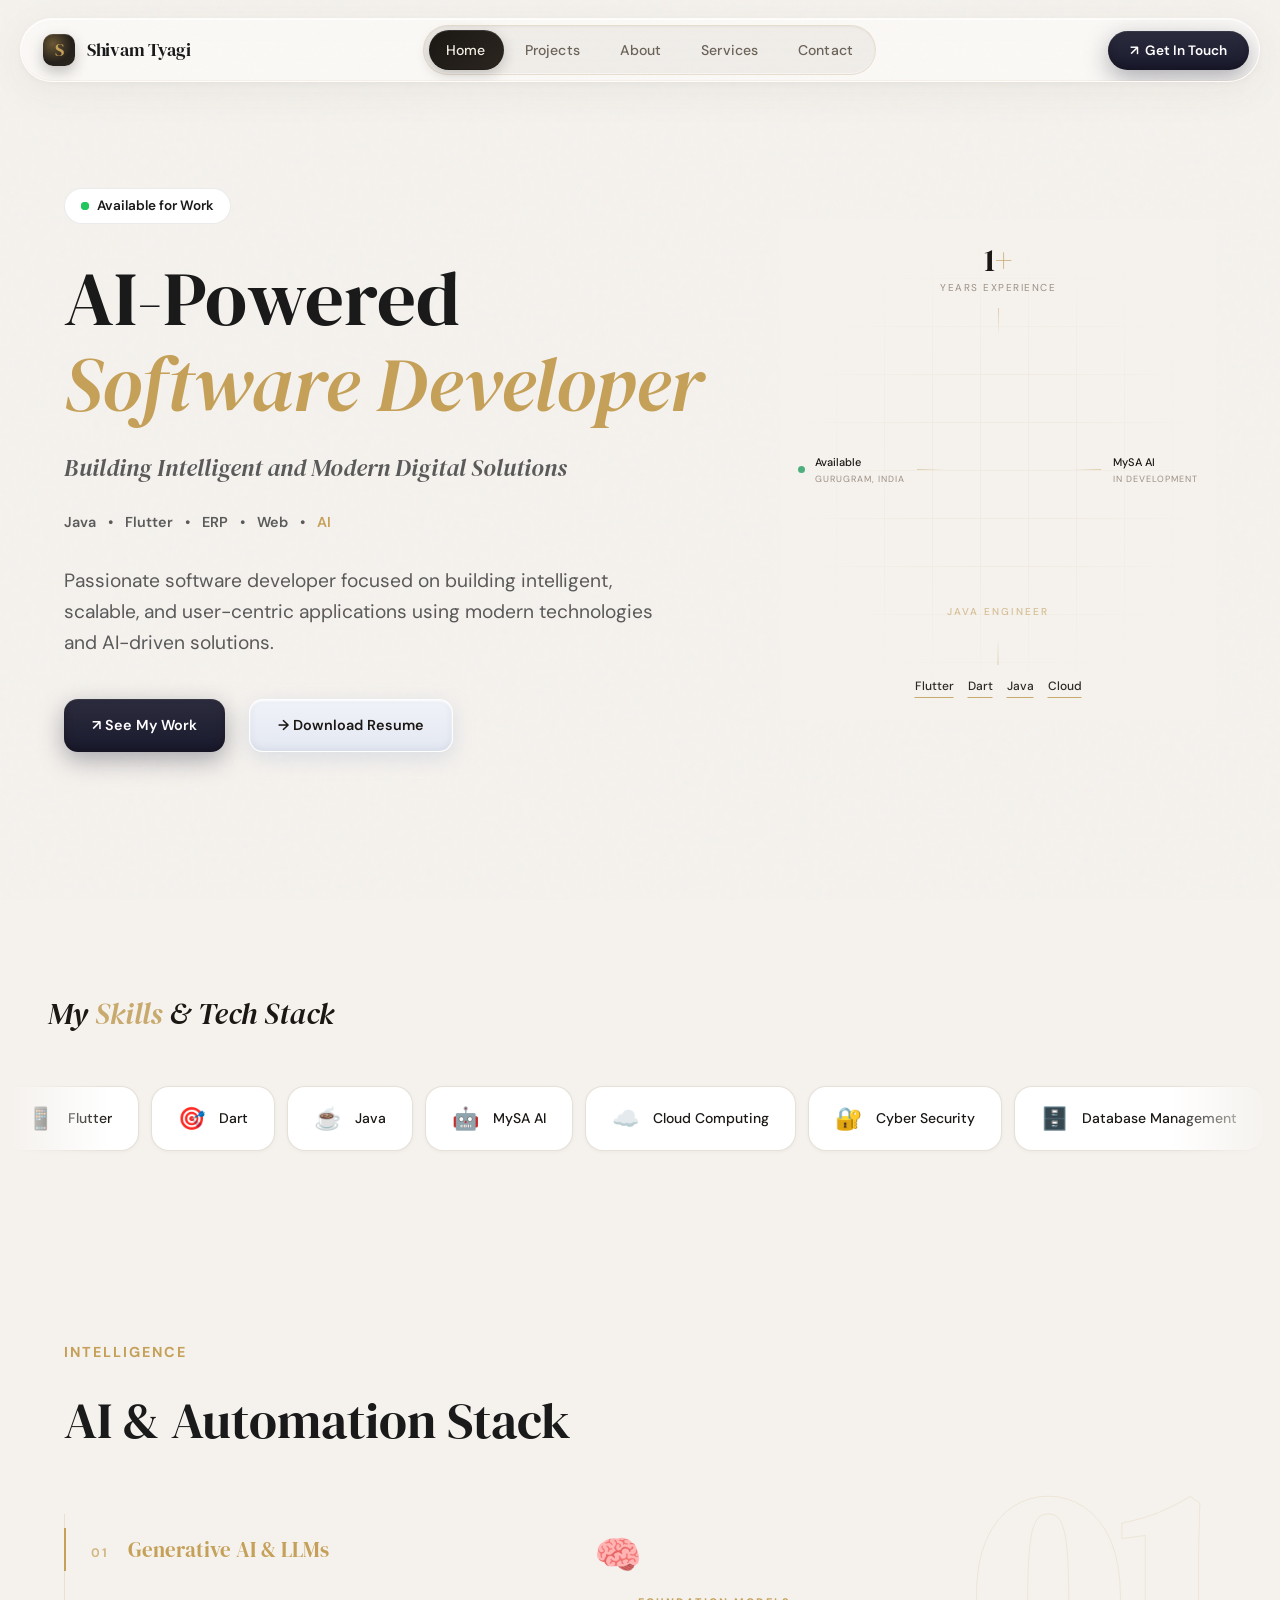
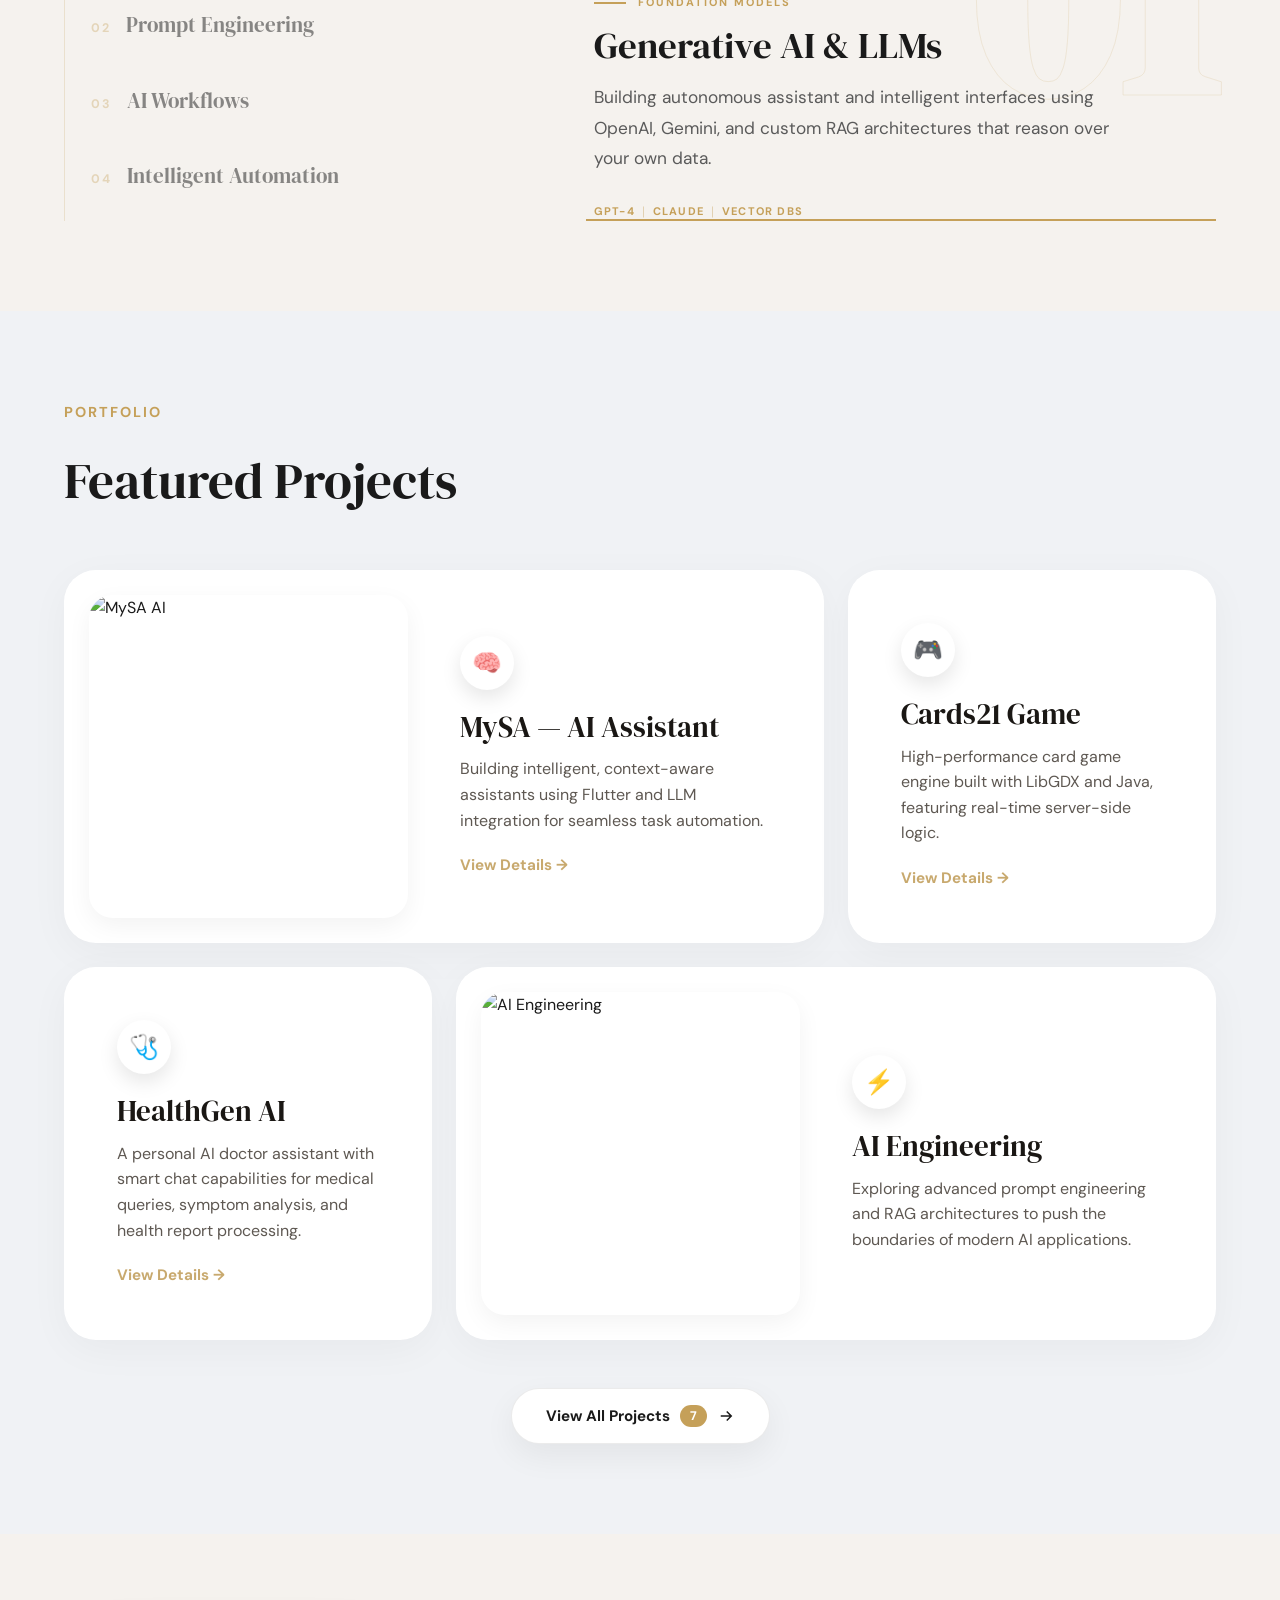
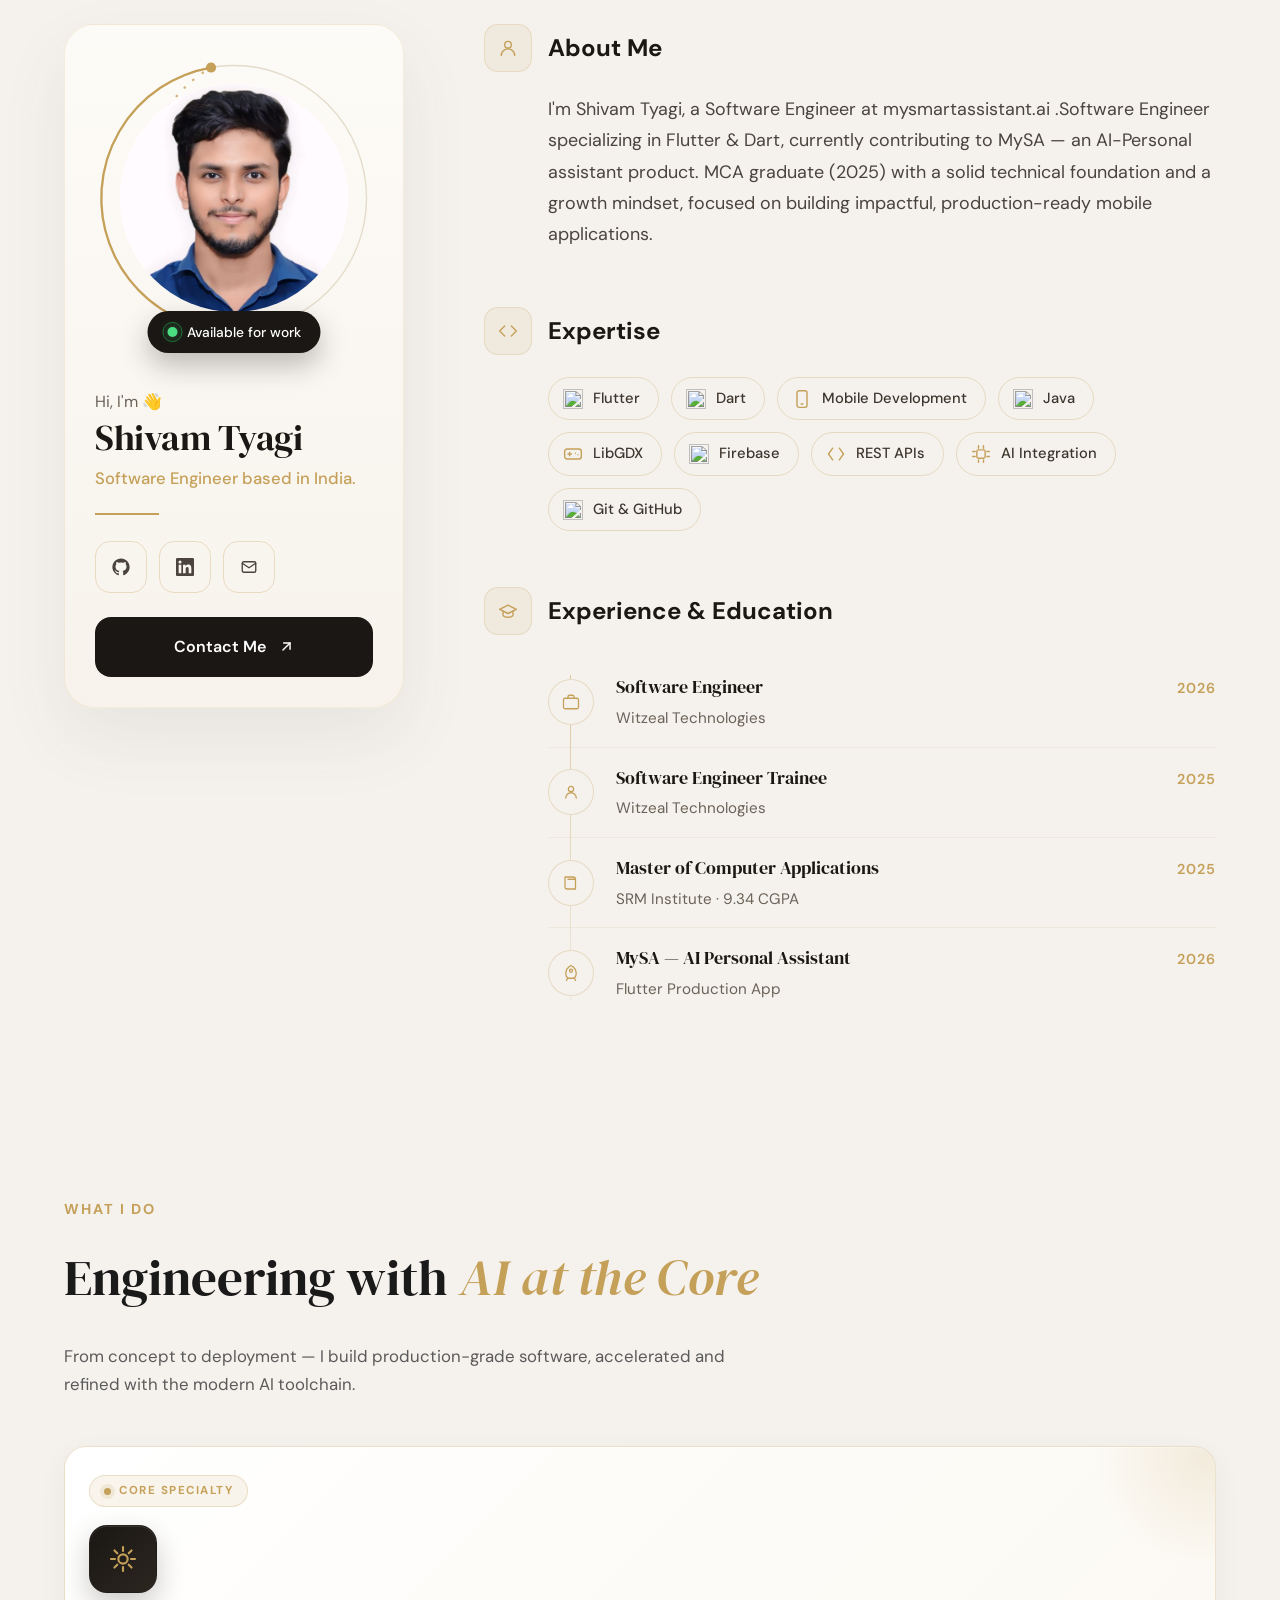
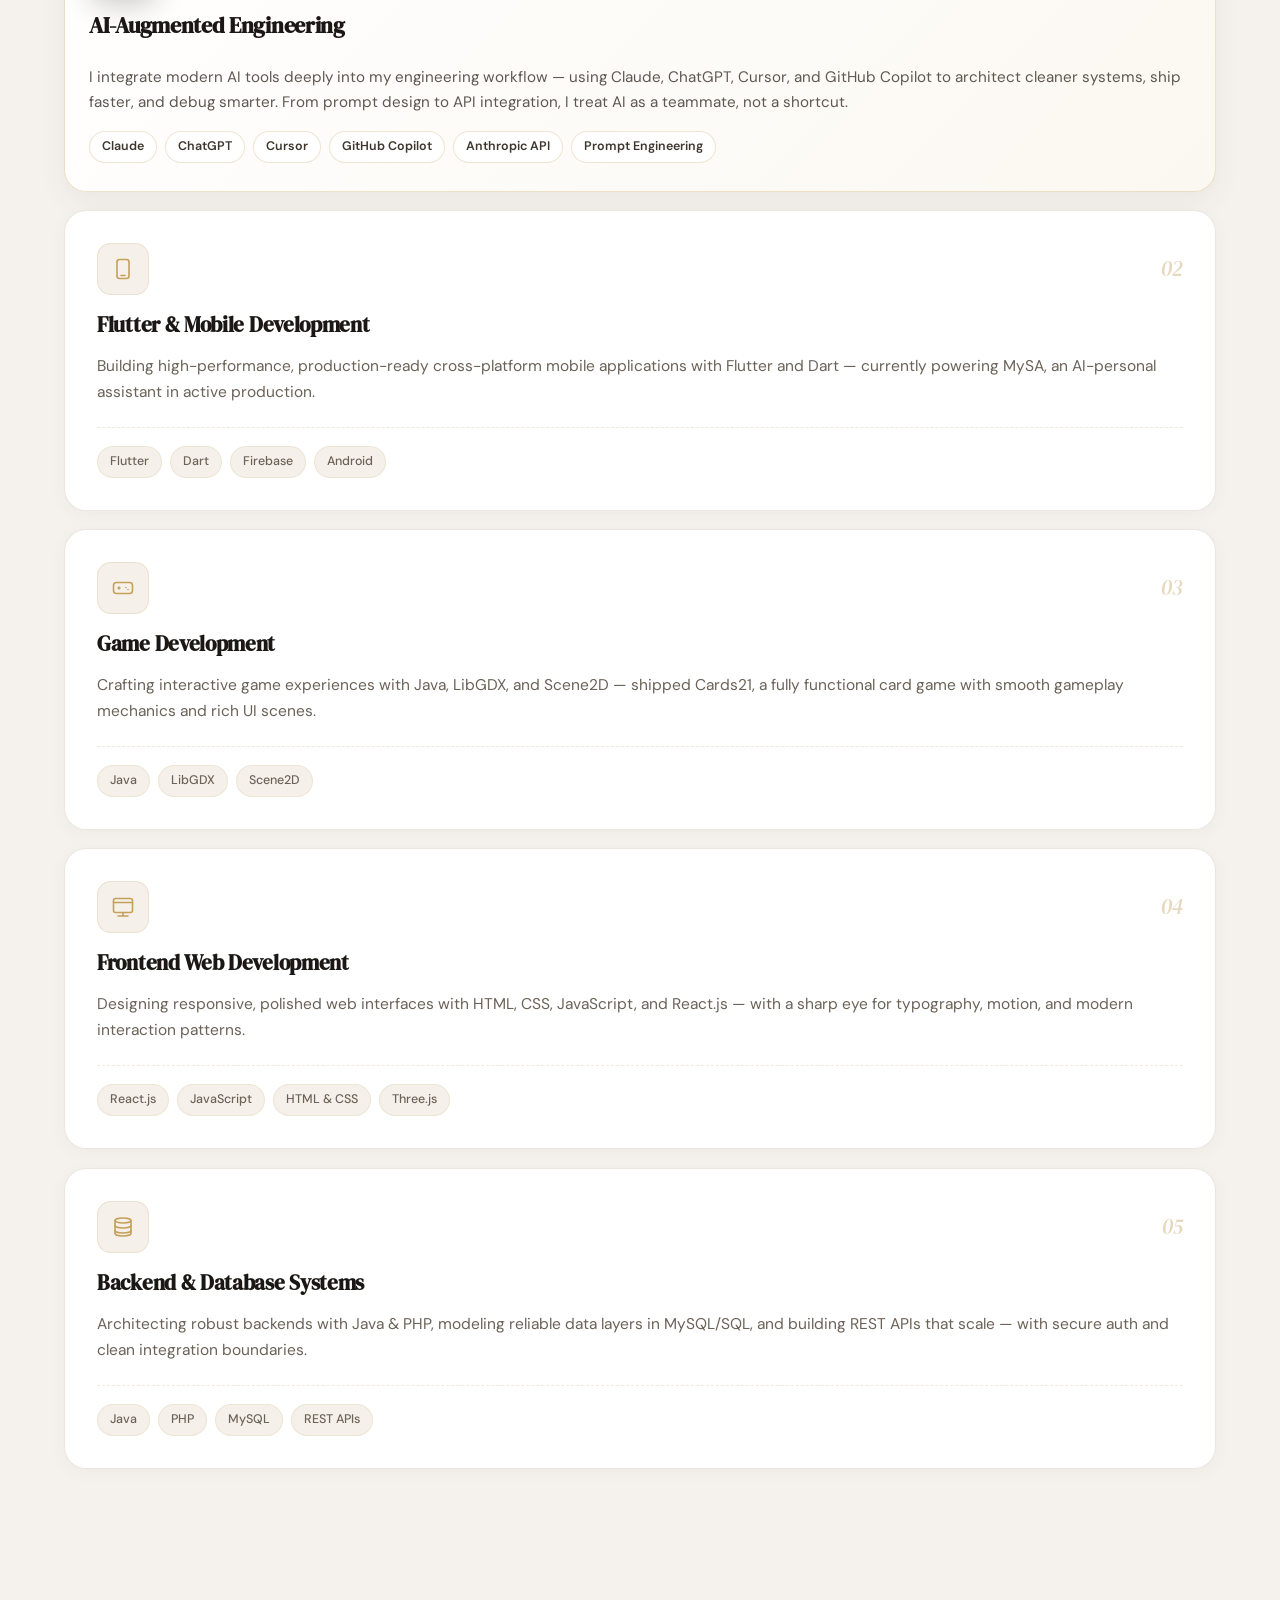
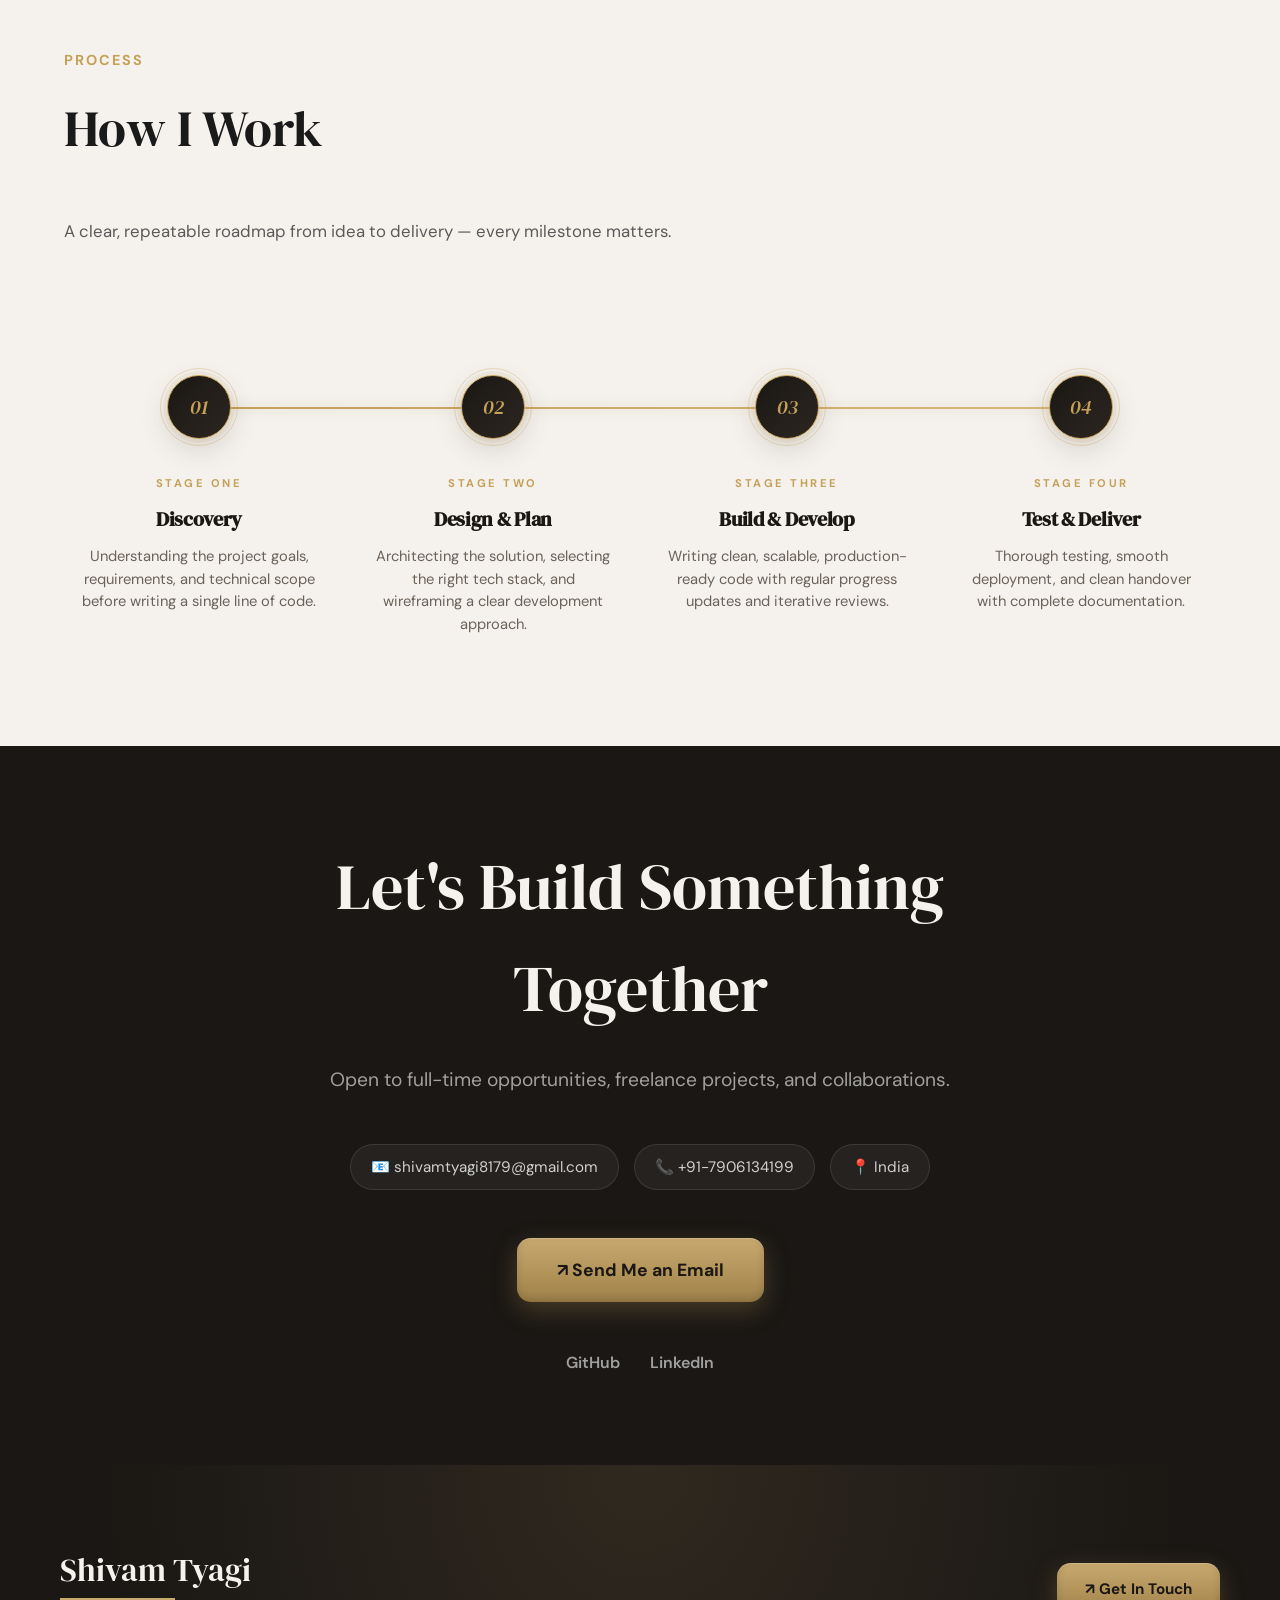
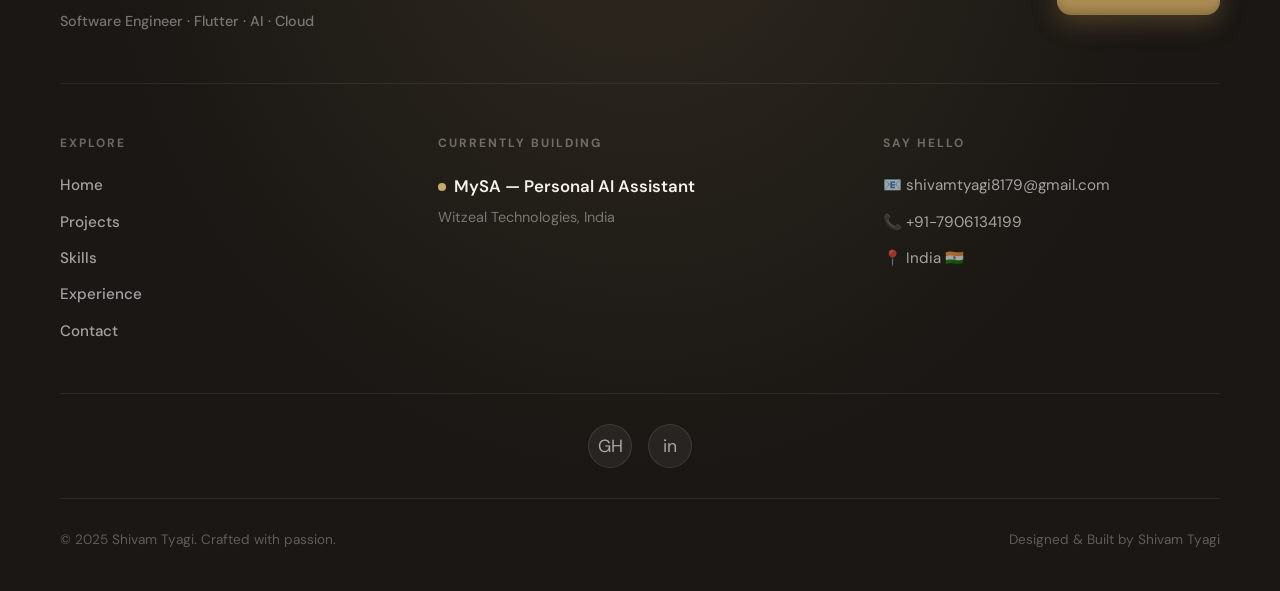
==== commit fcfe2b07: "Add more project button to explore more projects" ====
--- a/index.html
+++ b/index.html
@@ -50,6 +50,7 @@
     <div data-component="footer"></div>
     <div data-component="back-to-top"></div>
     <div data-component="project-drawer"></div>
+    <div data-component="projects-gallery"></div>
 
     <!-- Three.js (classic script — exposes global THREE for AICore3D) -->
     <script src="https://cdnjs.cloudflare.com/ajax/libs/three.js/0.160.0/three.min.js"></script>
--- a/assets/css/styles.css
+++ b/assets/css/styles.css
@@ -34,5 +34,8 @@
 /* ---- Drawer (modal) ---- */
 @import url("components/project-drawer.css");
 
+/* ---- All-projects gallery overlay + preview lightbox ---- */
+@import url("components/projects-gallery.css");
+
 /* ---- More preserved-but-unused styles ---- */
 @import url("legacy/identity-radial.css");
